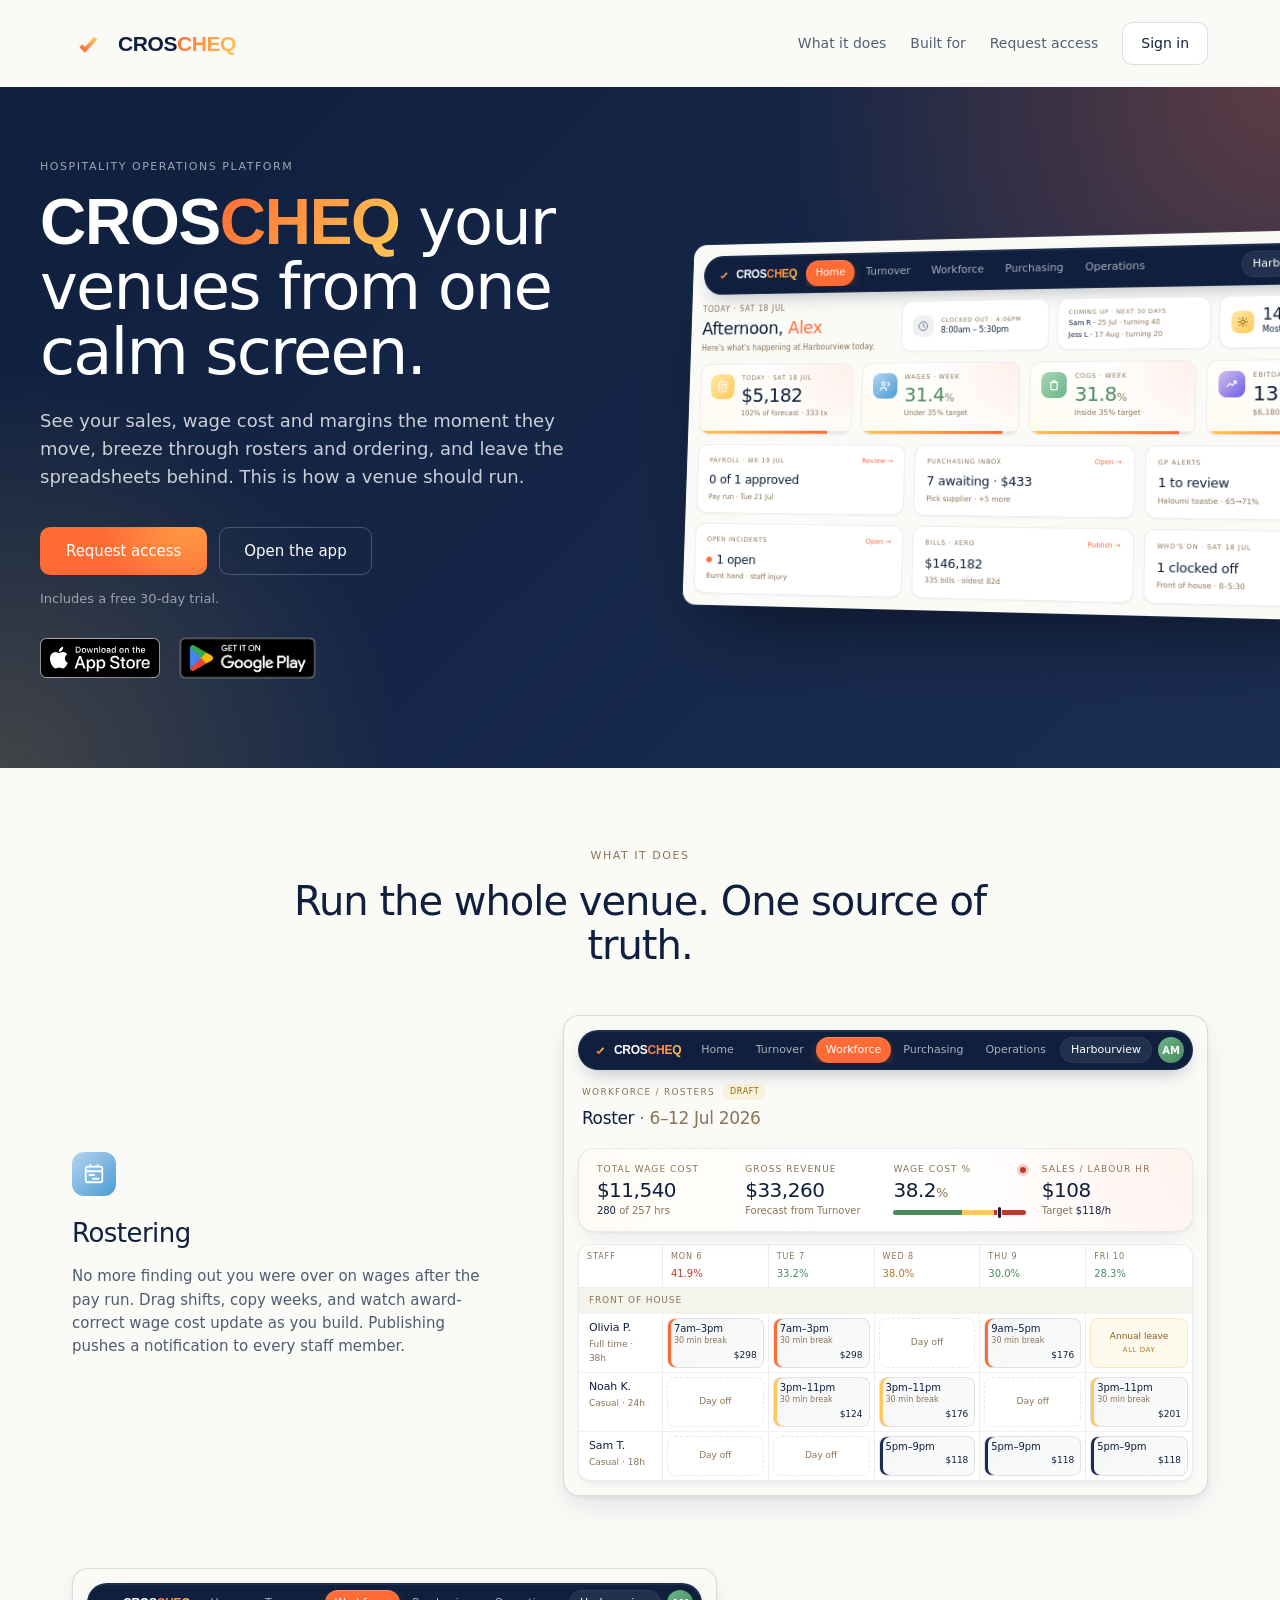
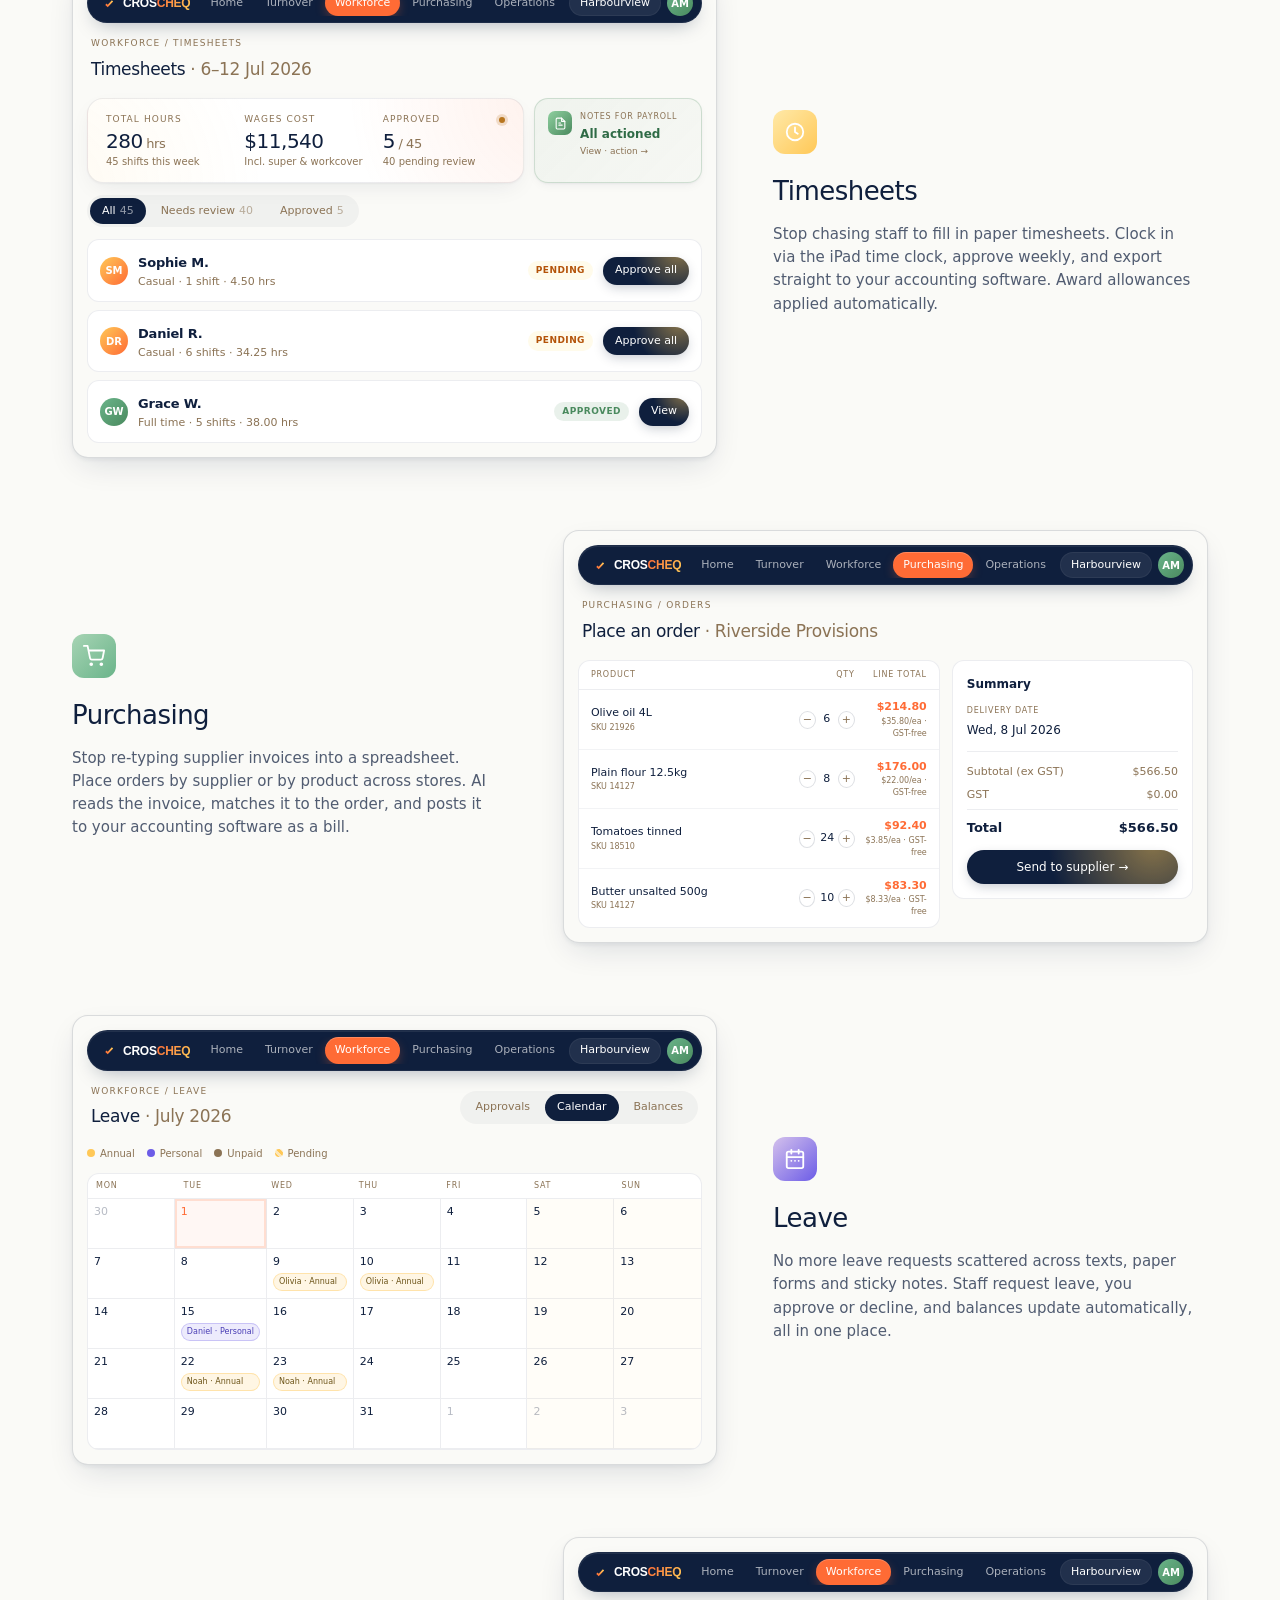
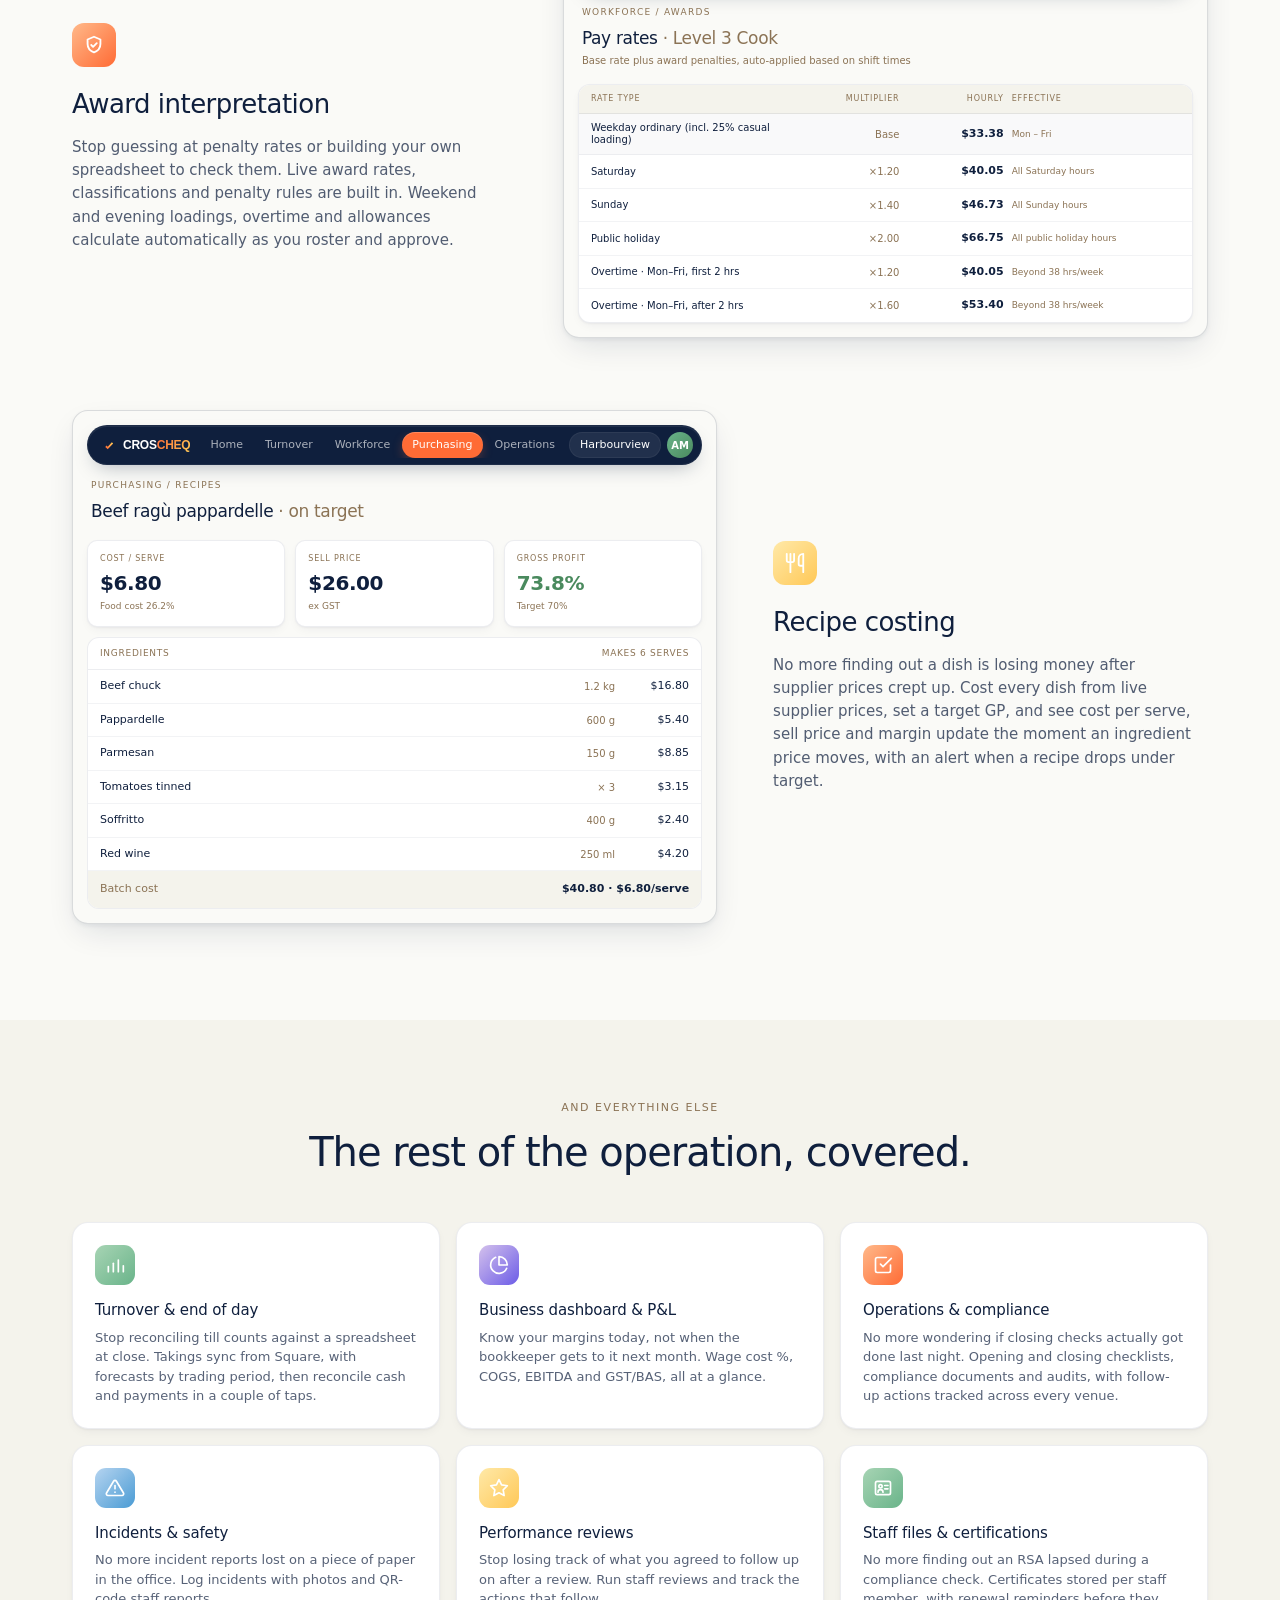
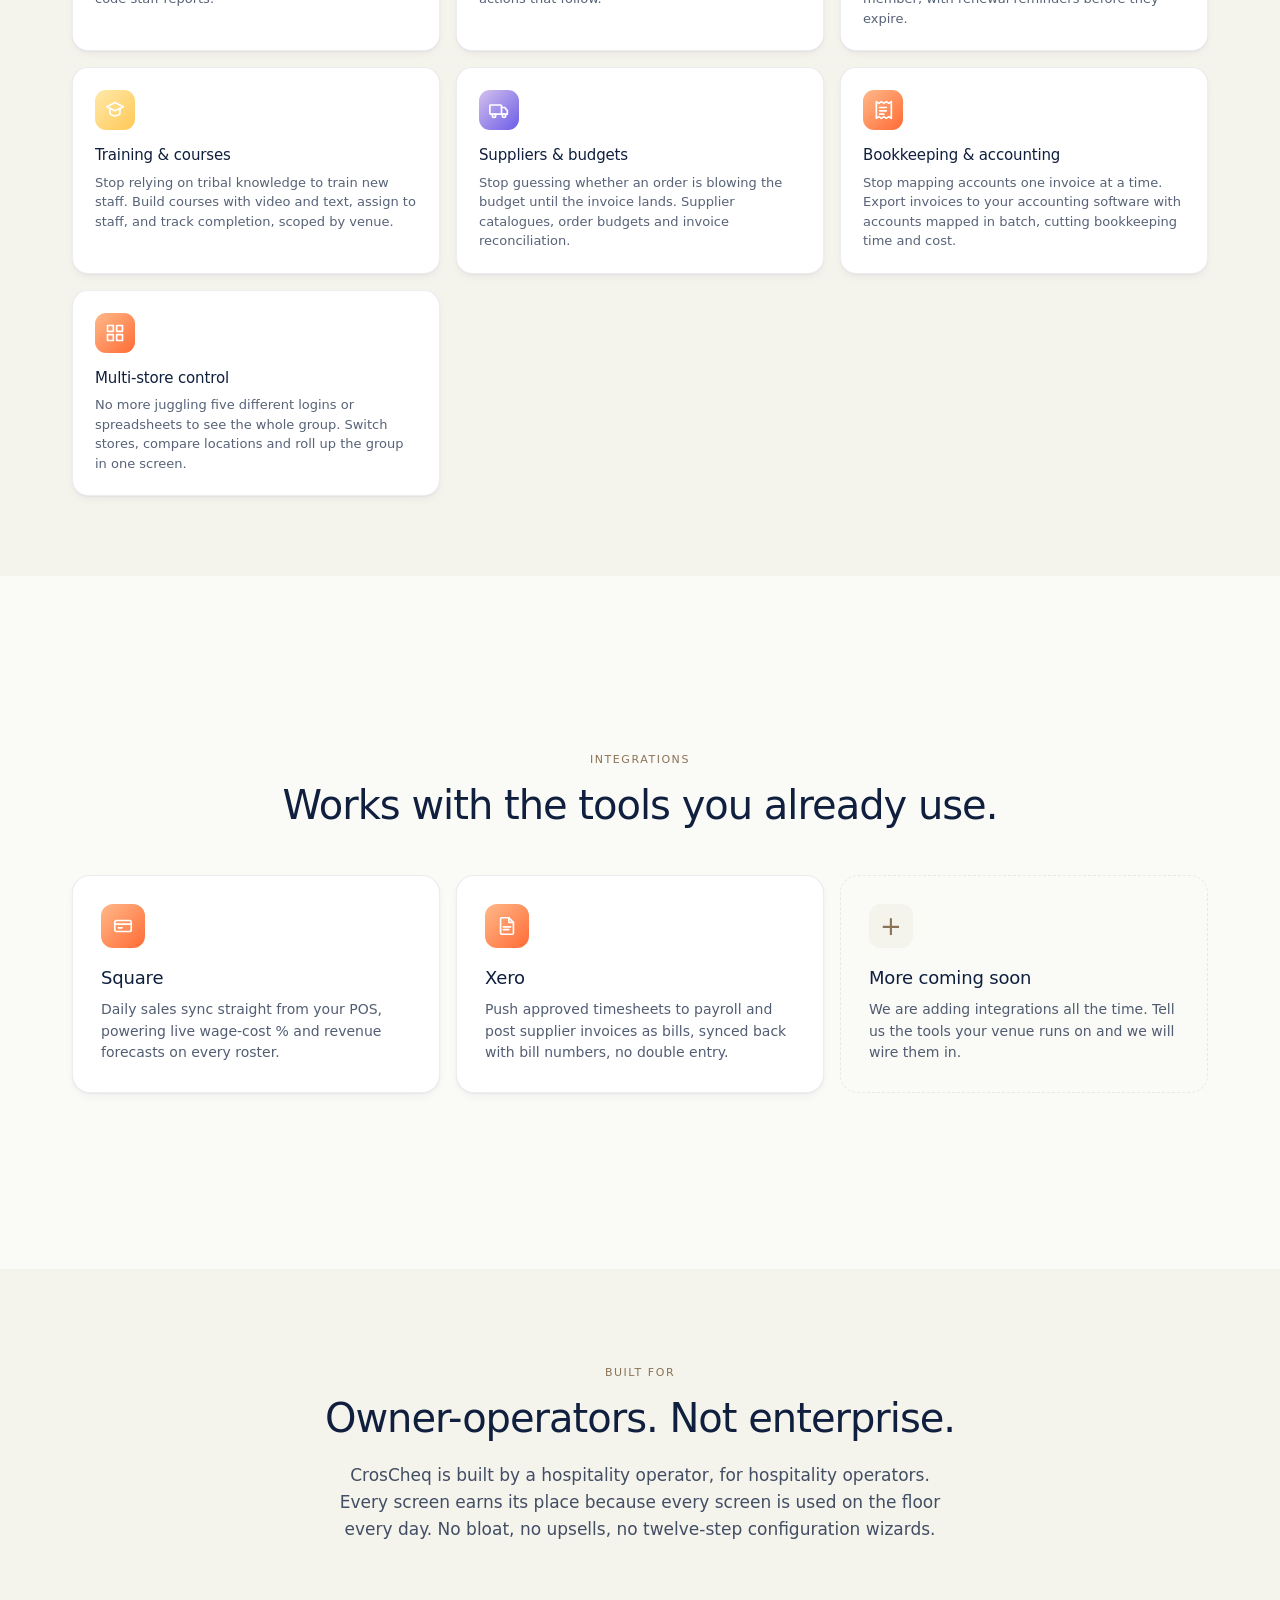
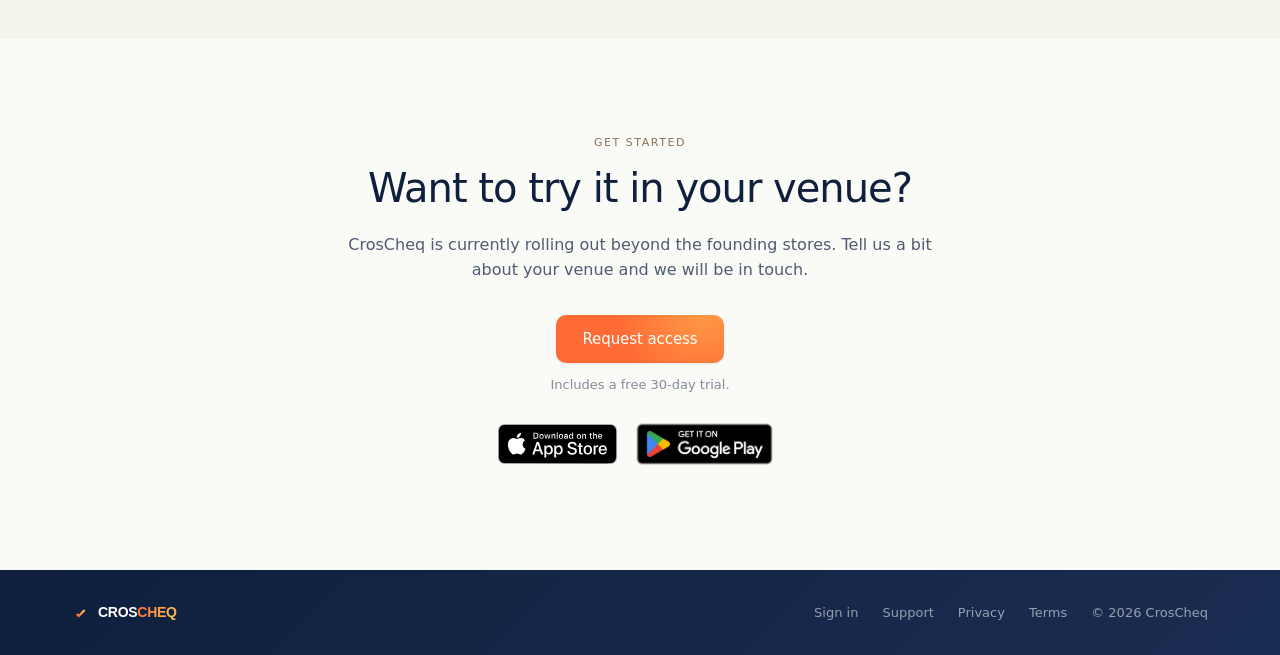
==== index.html @ 88c9d989 "De-round buttons/inputs site-wide, remove apply panel color blob Site-wide: .btn-primary/.btn-second" ====
<!doctype html>
<html lang="en-AU">
<head>
  <meta charset="utf-8" />
  <meta name="viewport" content="width=device-width, initial-scale=1" />
  <title>CrosCheq · Hospitality operations, run from one place</title>
  <meta name="description" content="See sales, wage cost and margins in real time, and run rosters, timesheets, ordering and more from one screen. CrosCheq runs the whole venue for busy hospitality operators." />
  <link rel="icon" href="favicon.svg" type="image/svg+xml" />
  <link rel="icon" href="favicon.ico" sizes="any" />
  <link rel="icon" type="image/png" sizes="32x32" href="favicon-32x32.png" />
  <link rel="apple-touch-icon" href="apple-touch-icon.png" />
  <link rel="preconnect" href="https://api.fontshare.com" crossorigin />
  <link href="https://api.fontshare.com/v2/css?f[]=general-sans@400,500,600&display=swap" rel="stylesheet" />
  <link href="https://api.fontshare.com/v2/css?f[]=space-grotesk@700&display=swap" rel="stylesheet" />
  <link rel="stylesheet" href="styles.css?v=16" />
</head>
<body>
  <header class="nav">
    <a class="brand" href="/">
      <span class="brand-mark" aria-hidden="true">
        <svg viewBox="0 0 100 100" width="34" height="34" fill="none">
          <defs><linearGradient id="tick-g1" x1="26" y1="67" x2="70" y2="33" gradientUnits="userSpaceOnUse"><stop offset="0" stop-color="#FF6B35"/><stop offset="1" stop-color="#FFC857"/></linearGradient></defs>
          <path d="M26 55 L38 67 L70 33" stroke="url(#tick-g1)" stroke-width="12" stroke-linecap="butt" stroke-linejoin="miter" stroke-miterlimit="12"/>
        </svg>
      </span>
      <span class="brand-text"><span class="wm">CROS<span class="cheq">CHEQ</span></span></span>
    </a>
    <nav class="nav-links">
      <a href="#what" class="nav-link">What it does</a>
      <a href="#built-for" class="nav-link">Built for</a>
      <a href="apply.html" class="nav-link">Request access</a>
      <a href="https://app.croscheq.com" class="nav-cta">Sign in</a>
    </nav>
  </header>

  <main>
    <section class="hero">
      <div class="hero-content">
      <div class="hero-inner">
        <div class="eyebrow">Hospitality operations platform</div>
        <h1 class="hero-title"><span class="wm">CROS<span class="cheq">CHEQ</span></span> your venues from one calm screen.</h1>
        <p class="hero-sub">
          See your sales, wage cost and margins the moment they move, breeze
          through rosters and ordering, and leave the spreadsheets behind.
          This is how a venue should run.
        </p>
        <div class="hero-actions">
          <a href="apply.html" class="btn-primary">Request access</a>
          <a href="https://app.croscheq.com" class="btn-secondary">Open the app</a>
        </div>
        <p class="hero-note">Includes a free 30-day trial.</p>
        <div class="store-badges">
          <a class="store-badge app-store" href="https://apps.apple.com/app/id6781569242" aria-label="Download on the App Store">
            <img src="assets/app-store-badge.svg" alt="Download on the App Store" width="138" height="46">
          </a>
          <a class="store-badge google-play" href="https://play.google.com/store/apps/details?id=com.crosbyops.app" aria-label="Get it on Google Play">
            <img src="assets/google-play-badge.png" alt="Get it on Google Play" width="155" height="60">
          </a>
        </div>
      </div>

      <div class="hero-visual" aria-hidden="true">
        <div class="dash-win">
          <div class="dash-body">
            <div class="mk-nav">
              <span class="mk-nav-brand">
                <svg viewBox="0 0 100 100" width="15" height="15" fill="none" aria-hidden="true">
                  <defs><linearGradient id="tick-g2" x1="26" y1="67" x2="70" y2="33" gradientUnits="userSpaceOnUse"><stop offset="0" stop-color="#FF6B35"/><stop offset="1" stop-color="#FFC857"/></linearGradient></defs>
                  <path d="M26 55 L38 67 L70 33" stroke="url(#tick-g2)" stroke-width="12" stroke-linecap="butt" stroke-linejoin="miter" stroke-miterlimit="12"/>
                </svg>
                <span class="wm">CROS<span class="cheq">CHEQ</span></span>
              </span>
              <span class="mk-nav-tabs">
                <span class="mk-nav-tab active">Home</span>
                <span class="mk-nav-tab">Turnover</span>
                <span class="mk-nav-tab">Workforce</span>
                <span class="mk-nav-tab">Purchasing</span>
                <span class="mk-nav-tab">Operations</span>
              </span>
              <span class="mk-nav-right">
                <span class="mk-nav-loc">Harbourview</span>
                <span class="mk-nav-ava green">AM</span>
              </span>
            </div>

            <div class="dash-greet">
              <div class="dash-greet-text">
                <div class="dash-greet-date">Today · Sat 18 Jul</div>
                <div class="dash-greet-hi">Afternoon, <span>Alex</span></div>
                <div class="dash-greet-sub">Here's what's happening at Harbourview today.</div>
              </div>
              <div class="dash-topcards">
                <div class="tc">
                  <span class="tc-ico grey"><svg viewBox="0 0 24 24" fill="none" stroke="currentColor" stroke-width="2" stroke-linecap="round"><circle cx="12" cy="12" r="9"/><path d="M12 7.5v5l3 2"/></svg></span>
                  <div><div class="tc-eyebrow">Clocked out · 4:06pm</div><div class="tc-line">8:00am – 5:30pm</div></div>
                </div>
                <div class="tc celeb">
                  <div class="tc-eyebrow">Coming up · Next 30 days</div>
                  <div class="tc-celeb-row">Sam R · <span>25 Jul · turning 40</span></div>
                  <div class="tc-celeb-row">Jess L · <span>17 Aug · turning 20</span></div>
                </div>
                <div class="tc">
                  <span class="tc-ico gold"><svg viewBox="0 0 24 24" fill="none" stroke="currentColor" stroke-width="2" stroke-linecap="round"><circle cx="12" cy="12" r="4"/><path d="M12 3v2M12 19v2M5 5l1.4 1.4M17.6 17.6 19 19M3 12h2M19 12h2M5 19l1.4-1.4M17.6 6.4 19 5"/></svg></span>
                  <div><div class="tc-temp">14°</div><div class="tc-line">Mostly sunny</div></div>
                </div>
              </div>
            </div>

            <div class="dash-kpis">
              <div class="kpi">
                <span class="kpi-ico gold"><svg viewBox="0 0 24 24" fill="none" stroke="currentColor" stroke-width="2" stroke-linecap="round"><rect x="5" y="3" width="14" height="18" rx="1.5"/><path d="M8.5 8h7M8.5 12h7M8.5 16h4"/></svg></span>
                <div class="kpi-body">
                  <div class="kpi-eyebrow">Today · Sat 18 Jul</div>
                  <div class="kpi-value">$5,182</div>
                  <div class="kpi-sub">102% of forecast · 333 tx</div>
                </div>
                <div class="kpi-prog"><span class="kpi-prog-fill good" style="width:85%"></span></div>
              </div>
              <div class="kpi">
                <span class="kpi-ico sky"><svg viewBox="0 0 24 24" fill="none" stroke="currentColor" stroke-width="2" stroke-linecap="round" stroke-linejoin="round"><circle cx="9" cy="8" r="3"/><path d="M3.5 19.5c0-3 2.7-4.8 5.5-4.8s5.5 1.8 5.5 4.8"/><path d="M16 6a3 3 0 010 6"/></svg></span>
                <div class="kpi-body">
                  <div class="kpi-eyebrow">Wages · Week</div>
                  <div class="kpi-value under">31.4<span>%</span></div>
                  <div class="kpi-sub">Under 35% target</div>
                </div>
                <div class="kpi-prog"><span class="kpi-prog-fill good" style="width:90%"></span></div>
              </div>
              <div class="kpi">
                <span class="kpi-ico mint"><svg viewBox="0 0 24 24" fill="none" stroke="currentColor" stroke-width="2" stroke-linecap="round" stroke-linejoin="round"><path d="M6 7.5h12l-1 12.5H7z"/><path d="M9 7.5a3 3 0 016 0"/></svg></span>
                <div class="kpi-body">
                  <div class="kpi-eyebrow">COGS · Week</div>
                  <div class="kpi-value under">31.8<span>%</span></div>
                  <div class="kpi-sub">Inside 35% target</div>
                </div>
                <div class="kpi-prog"><span class="kpi-prog-fill good" style="width:91%"></span></div>
              </div>
              <div class="kpi">
                <span class="kpi-ico violet"><svg viewBox="0 0 24 24" fill="none" stroke="currentColor" stroke-width="2" stroke-linecap="round" stroke-linejoin="round"><path d="M4 16l5-5 4 3 6-7"/><path d="M15 7h4v4"/></svg></span>
                <div class="kpi-body">
                  <div class="kpi-eyebrow">EBITDA · Week</div>
                  <div class="kpi-value">13.1<span>%</span></div>
                  <div class="kpi-sub">$6,180 margin</div>
                </div>
                <div class="kpi-prog"><span class="kpi-prog-fill good" style="width:70%"></span></div>
              </div>
            </div>

            <div class="dash-ops">
              <div class="opc">
                <div class="opc-head"><span class="opc-eyebrow">Payroll · Wk 19 Jul</span><span class="opc-link">Review →</span></div>
                <div class="opc-title">0 of 1 approved</div>
                <div class="opc-sub">Pay run · Tue 21 Jul</div>
              </div>
              <div class="opc">
                <div class="opc-head"><span class="opc-eyebrow">Purchasing inbox</span><span class="opc-link">Open →</span></div>
                <div class="opc-title">7 awaiting · $433</div>
                <div class="opc-sub">Pick supplier · +5 more</div>
              </div>
              <div class="opc">
                <div class="opc-head"><span class="opc-eyebrow">GP alerts</span><span class="opc-link">Recipes →</span></div>
                <div class="opc-title">1 to review</div>
                <div class="opc-sub">Haloumi toastie · 65→71%</div>
              </div>
              <div class="opc">
                <div class="opc-head"><span class="opc-eyebrow">Open incidents</span><span class="opc-link">Open →</span></div>
                <div class="opc-title"><span class="dot"></span>1 open</div>
                <div class="opc-sub">Burnt hand · staff injury</div>
              </div>
              <div class="opc">
                <div class="opc-head"><span class="opc-eyebrow">Bills · Xero</span><span class="opc-link">Publish →</span></div>
                <div class="opc-title">$146,182</div>
                <div class="opc-sub">335 bills · oldest 82d</div>
              </div>
              <div class="opc">
                <div class="opc-head"><span class="opc-eyebrow">Who's on · Sat 18 Jul</span><span class="opc-link">Roster →</span></div>
                <div class="opc-title">1 clocked off</div>
                <div class="opc-sub">Front of house · 8–5:30</div>
              </div>
            </div>
          </div>
        </div>
      </div>
      </div>
    </section>

    <section id="what" class="features-section">
      <div class="section-head">
        <div class="eyebrow">What it does</div>
        <h2 class="section-title">Run the whole venue. One source of truth.</h2>
      </div>

      <div class="features">

        <!-- Rostering -->
        <article class="feature-row">
          <div class="feature-copy">
            <div class="module-icon sky" aria-hidden="true">
              <svg viewBox="0 0 24 24" width="22" height="22" fill="none" stroke="currentColor" stroke-width="2" stroke-linecap="round" stroke-linejoin="round">
                <rect x="3" y="4" width="18" height="17" rx="2" />
                <path d="M8 2v2M16 2v2M5 9h14" />
                <rect x="6" y="12" width="7" height="2.2" rx="1" fill="currentColor" stroke="none" />
                <rect x="10" y="16" width="8" height="2.2" rx="1" fill="currentColor" stroke="none" />
              </svg>
            </div>
            <h3 class="module-title">Rostering</h3>
            <p class="module-body">
              No more finding out you were over on wages after the pay run.
              Drag shifts, copy weeks, and watch award-correct wage cost update
              as you build. Publishing pushes a notification to every staff member.
            </p>
          </div>
          <div class="feature-mock">
            <div class="app-window">
              <div class="app-window-body" data-mock="rostering">
                <div class="mk-nav">
                  <span class="mk-nav-brand">
                    <svg viewBox="0 0 100 100" width="15" height="15" fill="none" aria-hidden="true">
                      <defs><linearGradient id="tick-g3" x1="26" y1="67" x2="70" y2="33" gradientUnits="userSpaceOnUse"><stop offset="0" stop-color="#FF6B35"/><stop offset="1" stop-color="#FFC857"/></linearGradient></defs>
                      <path d="M26 55 L38 67 L70 33" stroke="url(#tick-g3)" stroke-width="12" stroke-linecap="butt" stroke-linejoin="miter" stroke-miterlimit="12"/>
                    </svg>
                    <span class="wm">CROS<span class="cheq">CHEQ</span></span>
                  </span>
                  <span class="mk-nav-tabs">
                    <span class="mk-nav-tab">Home</span>
                    <span class="mk-nav-tab">Turnover</span>
                    <span class="mk-nav-tab active">Workforce</span>
                    <span class="mk-nav-tab">Purchasing</span>
                    <span class="mk-nav-tab">Operations</span>
                  </span>
                  <span class="mk-nav-right">
                    <span class="mk-nav-loc">Harbourview</span>
                    <span class="mk-nav-ava green">AM</span>
                  </span>
                </div>

                <div class="mk-head">
                  <div class="mk-crumb">Workforce / Rosters <span class="mk-tag">DRAFT</span></div>
                  <h4 class="mk-title">Roster <span class="muted">· 6–12 Jul 2026</span></h4>
                </div>

                <div class="mk-banner">
                  <div class="mk-banner-grid">
                    <div class="mk-metric">
                      <div class="mk-metric-label">Total wage cost</div>
                      <div class="mk-metric-value">$11,540</div>
                      <div class="mk-metric-sub"><strong>280</strong> of 257 hrs</div>
                    </div>
                    <div class="mk-metric">
                      <div class="mk-metric-label">Gross revenue</div>
                      <div class="mk-metric-value">$33,260</div>
                      <div class="mk-metric-sub">Forecast from Turnover</div>
                    </div>
                    <div class="mk-metric">
                      <div class="mk-metric-label">Wage cost % <span class="mk-metric-dot bad"></span></div>
                      <div class="mk-metric-value">38.2<span class="pct">%</span></div>
                      <div class="mk-bar-wrap">
                        <div class="mk-bar">
                          <span class="mk-bar-zone green" style="width:52%"></span>
                          <span class="mk-bar-zone amber" style="width:24%"></span>
                          <span class="mk-bar-zone red" style="width:24%"></span>
                        </div>
                        <span class="mk-bar-marker" style="left:79%"></span>
                      </div>
                    </div>
                    <div class="mk-metric">
                      <div class="mk-metric-label">Sales / labour hr</div>
                      <div class="mk-metric-value">$108</div>
                      <div class="mk-metric-sub">Target <strong>$118/h</strong></div>
                    </div>
                  </div>
                </div>

                <div class="mk-card">
                  <div class="mk-rg-head">
                    <div class="mk-rg-hcell"><span class="mk-rg-dayname">Staff</span></div>
                    <div class="mk-rg-hcell"><span class="mk-rg-dayname">Mon 6</span><span class="mk-rg-daycost over">41.9%</span></div>
                    <div class="mk-rg-hcell"><span class="mk-rg-dayname">Tue 7</span><span class="mk-rg-daycost safe">33.2%</span></div>
                    <div class="mk-rg-hcell"><span class="mk-rg-dayname">Wed 8</span><span class="mk-rg-daycost warn">38.0%</span></div>
                    <div class="mk-rg-hcell"><span class="mk-rg-dayname">Thu 9</span><span class="mk-rg-daycost safe">30.0%</span></div>
                    <div class="mk-rg-hcell"><span class="mk-rg-dayname">Fri 10</span><span class="mk-rg-daycost safe">28.3%</span></div>
                  </div>

                  <div class="mk-rg-section">Front of House</div>

                  <div class="mk-rg-row">
                    <div class="mk-rg-staff"><span class="mk-rg-staff-name">Olivia P.</span><span class="mk-rg-staff-sub">Full time · 38h</span></div>
                    <div class="mk-rg-cell"><div class="mk-rg-shift" style="--sh:#FF6B35"><span class="t">7am–3pm</span><span class="b">30 min break</span><span class="c">$298</span></div></div>
                    <div class="mk-rg-cell"><div class="mk-rg-shift" style="--sh:#FF6B35"><span class="t">7am–3pm</span><span class="b">30 min break</span><span class="c">$298</span></div></div>
                    <div class="mk-rg-cell"><div class="mk-rg-off">Day off</div></div>
                    <div class="mk-rg-cell"><div class="mk-rg-shift" style="--sh:#FF6B35"><span class="t">9am–5pm</span><span class="b">30 min break</span><span class="c">$176</span></div></div>
                    <div class="mk-rg-cell"><div class="mk-rg-leave"><span class="lt">Annual leave</span><span class="lm">All day</span></div></div>
                  </div>

                  <div class="mk-rg-row">
                    <div class="mk-rg-staff"><span class="mk-rg-staff-name">Noah K.</span><span class="mk-rg-staff-sub">Casual · 24h</span></div>
                    <div class="mk-rg-cell"><div class="mk-rg-off">Day off</div></div>
                    <div class="mk-rg-cell"><div class="mk-rg-shift" style="--sh:#FFC857"><span class="t">3pm–11pm</span><span class="b">30 min break</span><span class="c">$124</span></div></div>
                    <div class="mk-rg-cell"><div class="mk-rg-shift" style="--sh:#FFC857"><span class="t">3pm–11pm</span><span class="b">30 min break</span><span class="c">$176</span></div></div>
                    <div class="mk-rg-cell"><div class="mk-rg-off">Day off</div></div>
                    <div class="mk-rg-cell"><div class="mk-rg-shift" style="--sh:#FFC857"><span class="t">3pm–11pm</span><span class="b">30 min break</span><span class="c">$201</span></div></div>
                  </div>

                  <div class="mk-rg-row">
                    <div class="mk-rg-staff"><span class="mk-rg-staff-name">Sam T.</span><span class="mk-rg-staff-sub">Casual · 18h</span></div>
                    <div class="mk-rg-cell"><div class="mk-rg-off">Day off</div></div>
                    <div class="mk-rg-cell"><div class="mk-rg-off">Day off</div></div>
                    <div class="mk-rg-cell"><div class="mk-rg-shift" style="--sh:#1A2D52"><span class="t">5pm–9pm</span><span class="c">$118</span></div></div>
                    <div class="mk-rg-cell"><div class="mk-rg-shift" style="--sh:#1A2D52"><span class="t">5pm–9pm</span><span class="c">$118</span></div></div>
                    <div class="mk-rg-cell"><div class="mk-rg-shift" style="--sh:#1A2D52"><span class="t">5pm–9pm</span><span class="c">$118</span></div></div>
                  </div>
                </div>
              </div>
            </div>
          </div>
        </article>

        <!-- Timesheets -->
        <article class="feature-row reverse">
          <div class="feature-copy">
            <div class="module-icon gold" aria-hidden="true">
              <svg viewBox="0 0 24 24" width="22" height="22" fill="none" stroke="currentColor" stroke-width="2" stroke-linecap="round" stroke-linejoin="round">
                <circle cx="12" cy="12" r="9" />
                <path d="M12 7v5l3 2" />
              </svg>
            </div>
            <h3 class="module-title">Timesheets</h3>
            <p class="module-body">
              Stop chasing staff to fill in paper timesheets. Clock in via the
              iPad time clock, approve weekly, and export straight to your
              accounting software. Award allowances applied automatically.
            </p>
          </div>
          <div class="feature-mock">
            <div class="app-window">
              <div class="app-window-body" data-mock="timesheets">
                <div class="mk-nav">
                  <span class="mk-nav-brand">
                    <svg viewBox="0 0 100 100" width="15" height="15" fill="none" aria-hidden="true">
                      <defs><linearGradient id="tick-g4" x1="26" y1="67" x2="70" y2="33" gradientUnits="userSpaceOnUse"><stop offset="0" stop-color="#FF6B35"/><stop offset="1" stop-color="#FFC857"/></linearGradient></defs>
                      <path d="M26 55 L38 67 L70 33" stroke="url(#tick-g4)" stroke-width="12" stroke-linecap="butt" stroke-linejoin="miter" stroke-miterlimit="12"/>
                    </svg>
                    <span class="wm">CROS<span class="cheq">CHEQ</span></span>
                  </span>
                  <span class="mk-nav-tabs">
                    <span class="mk-nav-tab">Home</span>
                    <span class="mk-nav-tab">Turnover</span>
                    <span class="mk-nav-tab active">Workforce</span>
                    <span class="mk-nav-tab">Purchasing</span>
                    <span class="mk-nav-tab">Operations</span>
                  </span>
                  <span class="mk-nav-right">
                    <span class="mk-nav-loc">Harbourview</span>
                    <span class="mk-nav-ava green">AM</span>
                  </span>
                </div>

                <div class="mk-head">
                  <div class="mk-crumb">Workforce / Timesheets</div>
                  <h4 class="mk-title">Timesheets <span class="muted">· 6–12 Jul 2026</span></h4>
                </div>

                <div class="mk-ts-top">
                  <div class="mk-banner">
                    <div class="mk-banner-grid">
                      <div class="mk-metric">
                        <div class="mk-metric-label">Total hours</div>
                        <div class="mk-metric-value">280<span class="pct"> hrs</span></div>
                        <div class="mk-metric-sub">45 shifts this week</div>
                      </div>
                      <div class="mk-metric">
                        <div class="mk-metric-label">Wages cost</div>
                        <div class="mk-metric-value">$11,540</div>
                        <div class="mk-metric-sub">Incl. super &amp; workcover</div>
                      </div>
                      <div class="mk-metric">
                        <div class="mk-metric-label">Approved <span class="mk-metric-dot warn"></span></div>
                        <div class="mk-metric-value">5<span class="pct"> / 45</span></div>
                        <div class="mk-metric-sub">40 pending review</div>
                      </div>
                    </div>
                  </div>
                  <div class="mk-notes-card">
                    <span class="mk-notes-icon" aria-hidden="true">
                      <svg viewBox="0 0 24 24" width="13" height="13" fill="none" stroke="currentColor" stroke-width="2" stroke-linecap="round" stroke-linejoin="round">
                        <path d="M14 2H6a2 2 0 0 0-2 2v16a2 2 0 0 0 2 2h12a2 2 0 0 0 2-2V8z" /><path d="M14 2v6h6" /><path d="M9 15h6M9 11h3" />
                      </svg>
                    </span>
                    <span class="mk-notes-body">
                      <span class="mk-notes-label">Notes for payroll</span>
                      <span class="mk-notes-title">All actioned</span>
                      <span class="mk-notes-link">View · action →</span>
                    </span>
                  </div>
                </div>

                <div class="mk-tabs">
                  <span class="mk-tab active">All<span class="n">45</span></span>
                  <span class="mk-tab">Needs review<span class="n">40</span></span>
                  <span class="mk-tab">Approved<span class="n">5</span></span>
                </div>

                <div class="mk-ts">
                  <div class="mk-ts-row">
                    <span class="mk-ava">SM</span>
                    <span class="mk-ts-info"><span class="mk-ts-name">Sophie M.</span><div class="mk-ts-meta">Casual · 1 shift · 4.50 hrs</div></span>
                    <span class="mk-pill-pending">Pending</span>
                    <span class="mk-btn-navy">Approve all</span>
                  </div>
                  <div class="mk-ts-row">
                    <span class="mk-ava">DR</span>
                    <span class="mk-ts-info"><span class="mk-ts-name">Daniel R.</span><div class="mk-ts-meta">Casual · 6 shifts · 34.25 hrs</div></span>
                    <span class="mk-pill-pending">Pending</span>
                    <span class="mk-btn-navy">Approve all</span>
                  </div>
                  <div class="mk-ts-row">
                    <span class="mk-ava green">GW</span>
                    <span class="mk-ts-info"><span class="mk-ts-name">Grace W.</span><div class="mk-ts-meta">Full time · 5 shifts · 38.00 hrs</div></span>
                    <span class="mk-pill-approved">Approved</span>
                    <span class="mk-btn-navy">View</span>
                  </div>
                </div>
              </div>
            </div>
          </div>
        </article>

        <!-- Purchasing -->
        <article class="feature-row">
          <div class="feature-copy">
            <div class="module-icon mint" aria-hidden="true">
              <svg viewBox="0 0 24 24" width="22" height="22" fill="none" stroke="currentColor" stroke-width="2" stroke-linecap="round" stroke-linejoin="round">
                <circle cx="9" cy="21" r="1" />
                <circle cx="20" cy="21" r="1" />
                <path d="M1 1h4l2.68 13.39a2 2 0 0 0 2 1.61h9.72a2 2 0 0 0 2-1.61L23 6H6" />
              </svg>
            </div>
            <h3 class="module-title">Purchasing</h3>
            <p class="module-body">
              Stop re-typing supplier invoices into a spreadsheet. Place orders
              by supplier or by product across stores. AI reads the invoice,
              matches it to the order, and posts it to your accounting software
              as a bill.
            </p>
          </div>
          <div class="feature-mock">
            <div class="app-window">
              <div class="app-window-body" data-mock="purchasing">
                <div class="mk-nav">
                  <span class="mk-nav-brand">
                    <svg viewBox="0 0 100 100" width="15" height="15" fill="none" aria-hidden="true">
                      <defs><linearGradient id="tick-g5" x1="26" y1="67" x2="70" y2="33" gradientUnits="userSpaceOnUse"><stop offset="0" stop-color="#FF6B35"/><stop offset="1" stop-color="#FFC857"/></linearGradient></defs>
                      <path d="M26 55 L38 67 L70 33" stroke="url(#tick-g5)" stroke-width="12" stroke-linecap="butt" stroke-linejoin="miter" stroke-miterlimit="12"/>
                    </svg>
                    <span class="wm">CROS<span class="cheq">CHEQ</span></span>
                  </span>
                  <span class="mk-nav-tabs">
                    <span class="mk-nav-tab">Home</span>
                    <span class="mk-nav-tab">Turnover</span>
                    <span class="mk-nav-tab">Workforce</span>
                    <span class="mk-nav-tab active">Purchasing</span>
                    <span class="mk-nav-tab">Operations</span>
                  </span>
                  <span class="mk-nav-right">
                    <span class="mk-nav-loc">Harbourview</span>
                    <span class="mk-nav-ava green">AM</span>
                  </span>
                </div>

                <div class="mk-head">
                  <div class="mk-crumb">Purchasing / Orders</div>
                  <h4 class="mk-title">Place an order <span class="muted">· Riverside Provisions</span></h4>
                </div>

                <div class="mk-order">
                  <div class="mk-order-items">
                    <div class="mk-oi-head"><span>Product</span><span>Qty</span><span>Line total</span></div>
                    <div class="mk-oi-row">
                      <span><div class="mk-oi-prod">Olive oil 4L</div><div class="mk-oi-sku">SKU 21926</div></span>
                      <span class="mk-oi-stepper"><span class="mk-oi-step">−</span><span class="mk-oi-qty">6</span><span class="mk-oi-step">+</span></span>
                      <span class="mk-oi-total"><div class="lt">$214.80</div><div class="up">$35.80/ea · GST-free</div></span>
                    </div>
                    <div class="mk-oi-row">
                      <span><div class="mk-oi-prod">Plain flour 12.5kg</div><div class="mk-oi-sku">SKU 14127</div></span>
                      <span class="mk-oi-stepper"><span class="mk-oi-step">−</span><span class="mk-oi-qty">8</span><span class="mk-oi-step">+</span></span>
                      <span class="mk-oi-total"><div class="lt">$176.00</div><div class="up">$22.00/ea · GST-free</div></span>
                    </div>
                    <div class="mk-oi-row">
                      <span><div class="mk-oi-prod">Tomatoes tinned</div><div class="mk-oi-sku">SKU 18510</div></span>
                      <span class="mk-oi-stepper"><span class="mk-oi-step">−</span><span class="mk-oi-qty">24</span><span class="mk-oi-step">+</span></span>
                      <span class="mk-oi-total"><div class="lt">$92.40</div><div class="up">$3.85/ea · GST-free</div></span>
                    </div>
                    <div class="mk-oi-row">
                      <span><div class="mk-oi-prod">Butter unsalted 500g</div><div class="mk-oi-sku">SKU 14127</div></span>
                      <span class="mk-oi-stepper"><span class="mk-oi-step">−</span><span class="mk-oi-qty">10</span><span class="mk-oi-step">+</span></span>
                      <span class="mk-oi-total"><div class="lt">$83.30</div><div class="up">$8.33/ea · GST-free</div></span>
                    </div>
                  </div>

                  <div class="mk-summary">
                    <div class="mk-summary-title">Summary</div>
                    <div class="mk-sum-label">Delivery date</div>
                    <div class="mk-sum-date">Wed, 8 Jul 2026</div>
                    <div class="mk-sum-row"><span>Subtotal (ex GST)</span><span>$566.50</span></div>
                    <div class="mk-sum-row"><span>GST</span><span>$0.00</span></div>
                    <div class="mk-sum-row total"><span>Total</span><span>$566.50</span></div>
                    <div class="mk-sum-btn">Send to supplier →</div>
                  </div>
                </div>
              </div>
            </div>
          </div>
        </article>

        <!-- Leave -->
        <article class="feature-row reverse">
          <div class="feature-copy">
            <div class="module-icon violet" aria-hidden="true">
              <svg viewBox="0 0 24 24" width="22" height="22" fill="none" stroke="currentColor" stroke-width="2" stroke-linecap="round" stroke-linejoin="round">
                <rect x="3" y="4" width="18" height="18" rx="2" />
                <path d="M16 2v4M8 2v4M3 10h18" />
                <path d="M8 14h.01M12 14h.01M16 14h.01" />
              </svg>
            </div>
            <h3 class="module-title">Leave</h3>
            <p class="module-body">
              No more leave requests scattered across texts, paper forms and
              sticky notes. Staff request leave, you approve or decline, and
              balances update automatically, all in one place.
            </p>
          </div>
          <div class="feature-mock">
            <div class="app-window">
              <div class="app-window-body" data-mock="leave">
                <div class="mk-nav">
                  <span class="mk-nav-brand">
                    <svg viewBox="0 0 100 100" width="15" height="15" fill="none" aria-hidden="true">
                      <defs><linearGradient id="tick-g6" x1="26" y1="67" x2="70" y2="33" gradientUnits="userSpaceOnUse"><stop offset="0" stop-color="#FF6B35"/><stop offset="1" stop-color="#FFC857"/></linearGradient></defs>
                      <path d="M26 55 L38 67 L70 33" stroke="url(#tick-g6)" stroke-width="12" stroke-linecap="butt" stroke-linejoin="miter" stroke-miterlimit="12"/>
                    </svg>
                    <span class="wm">CROS<span class="cheq">CHEQ</span></span>
                  </span>
                  <span class="mk-nav-tabs">
                    <span class="mk-nav-tab">Home</span>
                    <span class="mk-nav-tab">Turnover</span>
                    <span class="mk-nav-tab active">Workforce</span>
                    <span class="mk-nav-tab">Purchasing</span>
                    <span class="mk-nav-tab">Operations</span>
                  </span>
                  <span class="mk-nav-right">
                    <span class="mk-nav-loc">Harbourview</span>
                    <span class="mk-nav-ava green">AM</span>
                  </span>
                </div>

                <div class="mk-head mk-head-row">
                  <div>
                    <div class="mk-crumb">Workforce / Leave</div>
                    <h4 class="mk-title">Leave <span class="muted">· July 2026</span></h4>
                  </div>
                  <div class="mk-tabs">
                    <span class="mk-tab">Approvals</span>
                    <span class="mk-tab active">Calendar</span>
                    <span class="mk-tab">Balances</span>
                  </div>
                </div>

                <div class="mk-legend">
                  <span class="mk-leg"><span class="mk-leg-dot annual"></span>Annual</span>
                  <span class="mk-leg"><span class="mk-leg-dot personal"></span>Personal</span>
                  <span class="mk-leg"><span class="mk-leg-dot unpaid"></span>Unpaid</span>
                  <span class="mk-leg"><span class="mk-leg-dot pending"></span>Pending</span>
                </div>

                <div class="mk-cal">
                  <div class="mk-cal-dow"><span>Mon</span><span>Tue</span><span>Wed</span><span>Thu</span><span>Fri</span><span>Sat</span><span>Sun</span></div>
                  <div class="mk-cal-grid">
                    <div class="mk-cal-cell muted"><span class="mk-cal-day">30</span></div>
                    <div class="mk-cal-cell today"><span class="mk-cal-day">1</span></div>
                    <div class="mk-cal-cell"><span class="mk-cal-day">2</span></div>
                    <div class="mk-cal-cell"><span class="mk-cal-day">3</span></div>
                    <div class="mk-cal-cell"><span class="mk-cal-day">4</span></div>
                    <div class="mk-cal-cell weekend"><span class="mk-cal-day">5</span></div>
                    <div class="mk-cal-cell weekend"><span class="mk-cal-day">6</span></div>

                    <div class="mk-cal-cell"><span class="mk-cal-day">7</span></div>
                    <div class="mk-cal-cell"><span class="mk-cal-day">8</span></div>
                    <div class="mk-cal-cell"><span class="mk-cal-day">9</span><span class="mk-cal-pill annual">Olivia · Annual</span></div>
                    <div class="mk-cal-cell"><span class="mk-cal-day">10</span><span class="mk-cal-pill annual">Olivia · Annual</span></div>
                    <div class="mk-cal-cell"><span class="mk-cal-day">11</span></div>
                    <div class="mk-cal-cell weekend"><span class="mk-cal-day">12</span></div>
                    <div class="mk-cal-cell weekend"><span class="mk-cal-day">13</span></div>

                    <div class="mk-cal-cell"><span class="mk-cal-day">14</span></div>
                    <div class="mk-cal-cell"><span class="mk-cal-day">15</span><span class="mk-cal-pill personal">Daniel · Personal</span></div>
                    <div class="mk-cal-cell"><span class="mk-cal-day">16</span></div>
                    <div class="mk-cal-cell"><span class="mk-cal-day">17</span></div>
                    <div class="mk-cal-cell"><span class="mk-cal-day">18</span></div>
                    <div class="mk-cal-cell weekend"><span class="mk-cal-day">19</span></div>
                    <div class="mk-cal-cell weekend"><span class="mk-cal-day">20</span></div>

                    <div class="mk-cal-cell"><span class="mk-cal-day">21</span></div>
                    <div class="mk-cal-cell"><span class="mk-cal-day">22</span><span class="mk-cal-pill annual">Noah · Annual</span></div>
                    <div class="mk-cal-cell"><span class="mk-cal-day">23</span><span class="mk-cal-pill annual">Noah · Annual</span></div>
                    <div class="mk-cal-cell"><span class="mk-cal-day">24</span></div>
                    <div class="mk-cal-cell"><span class="mk-cal-day">25</span></div>
                    <div class="mk-cal-cell weekend"><span class="mk-cal-day">26</span></div>
                    <div class="mk-cal-cell weekend"><span class="mk-cal-day">27</span></div>

                    <div class="mk-cal-cell"><span class="mk-cal-day">28</span></div>
                    <div class="mk-cal-cell"><span class="mk-cal-day">29</span></div>
                    <div class="mk-cal-cell"><span class="mk-cal-day">30</span></div>
                    <div class="mk-cal-cell"><span class="mk-cal-day">31</span></div>
                    <div class="mk-cal-cell muted"><span class="mk-cal-day">1</span></div>
                    <div class="mk-cal-cell muted weekend"><span class="mk-cal-day">2</span></div>
                    <div class="mk-cal-cell muted weekend"><span class="mk-cal-day">3</span></div>
                  </div>
                </div>
              </div>
            </div>
          </div>
        </article>

        <!-- Award interpretation -->
        <article class="feature-row">
          <div class="feature-copy">
            <div class="module-icon orange" aria-hidden="true">
              <svg viewBox="0 0 24 24" width="22" height="22" fill="none" stroke="currentColor" stroke-width="2" stroke-linecap="round" stroke-linejoin="round">
                <path d="M12 3l7 3v5c0 4.5-3 7.6-7 9-4-1.4-7-4.5-7-9V6z" />
                <path d="M9 12l2 2 4-4" />
              </svg>
            </div>
            <h3 class="module-title">Award interpretation</h3>
            <p class="module-body">
              Stop guessing at penalty rates or building your own spreadsheet
              to check them. Live award rates, classifications and penalty
              rules are built in. Weekend and evening loadings, overtime and
              allowances calculate automatically as you roster and approve.
            </p>
          </div>
          <div class="feature-mock">
            <div class="app-window">
              <div class="app-window-body" data-mock="award">
                <div class="mk-nav">
                  <span class="mk-nav-brand">
                    <svg viewBox="0 0 100 100" width="15" height="15" fill="none" aria-hidden="true">
                      <defs><linearGradient id="tick-g7" x1="26" y1="67" x2="70" y2="33" gradientUnits="userSpaceOnUse"><stop offset="0" stop-color="#FF6B35"/><stop offset="1" stop-color="#FFC857"/></linearGradient></defs>
                      <path d="M26 55 L38 67 L70 33" stroke="url(#tick-g7)" stroke-width="12" stroke-linecap="butt" stroke-linejoin="miter" stroke-miterlimit="12"/>
                    </svg>
                    <span class="wm">CROS<span class="cheq">CHEQ</span></span>
                  </span>
                  <span class="mk-nav-tabs">
                    <span class="mk-nav-tab">Home</span>
                    <span class="mk-nav-tab">Turnover</span>
                    <span class="mk-nav-tab active">Workforce</span>
                    <span class="mk-nav-tab">Purchasing</span>
                    <span class="mk-nav-tab">Operations</span>
                  </span>
                  <span class="mk-nav-right">
                    <span class="mk-nav-loc">Harbourview</span>
                    <span class="mk-nav-ava green">AM</span>
                  </span>
                </div>

                <div class="mk-head">
                  <div class="mk-crumb">Workforce / Awards</div>
                  <h4 class="mk-title">Pay rates <span class="muted">· Level 3 Cook</span></h4>
                  <p class="mk-pr-sub">Base rate plus award penalties, auto-applied based on shift times</p>
                </div>

                <div class="mk-pr">
                  <div class="mk-pr-head"><span>Rate type</span><span>Multiplier</span><span>Hourly</span><span>Effective</span></div>
                  <div class="mk-pr-row base">
                    <span class="mk-pr-type">Weekday ordinary (incl. 25% casual loading)</span>
                    <span class="mk-pr-mult">Base</span>
                    <span class="mk-pr-rate">$33.38</span>
                    <span class="mk-pr-eff">Mon – Fri</span>
                  </div>
                  <div class="mk-pr-row">
                    <span class="mk-pr-type">Saturday</span>
                    <span class="mk-pr-mult">×1.20</span>
                    <span class="mk-pr-rate">$40.05</span>
                    <span class="mk-pr-eff">All Saturday hours</span>
                  </div>
                  <div class="mk-pr-row">
                    <span class="mk-pr-type">Sunday</span>
                    <span class="mk-pr-mult">×1.40</span>
                    <span class="mk-pr-rate">$46.73</span>
                    <span class="mk-pr-eff">All Sunday hours</span>
                  </div>
                  <div class="mk-pr-row">
                    <span class="mk-pr-type">Public holiday</span>
                    <span class="mk-pr-mult">×2.00</span>
                    <span class="mk-pr-rate">$66.75</span>
                    <span class="mk-pr-eff">All public holiday hours</span>
                  </div>
                  <div class="mk-pr-row">
                    <span class="mk-pr-type">Overtime · Mon–Fri, first 2 hrs</span>
                    <span class="mk-pr-mult">×1.20</span>
                    <span class="mk-pr-rate">$40.05</span>
                    <span class="mk-pr-eff">Beyond 38 hrs/week</span>
                  </div>
                  <div class="mk-pr-row">
                    <span class="mk-pr-type">Overtime · Mon–Fri, after 2 hrs</span>
                    <span class="mk-pr-mult">×1.60</span>
                    <span class="mk-pr-rate">$53.40</span>
                    <span class="mk-pr-eff">Beyond 38 hrs/week</span>
                  </div>
                </div>
              </div>
            </div>
          </div>
        </article>

        <!-- Recipe costing -->
        <article class="feature-row reverse">
          <div class="feature-copy">
            <div class="module-icon gold" aria-hidden="true">
              <svg viewBox="0 0 24 24" width="22" height="22" fill="none" stroke="currentColor" stroke-width="2" stroke-linecap="round" stroke-linejoin="round">
                <path d="M3 2v7c0 1.1 .9 2 2 2h4a2 2 0 0 0 2-2V2" /><path d="M7 2v20" /><path d="M21 15V2a5 5 0 0 0-5 5v6c0 1.1 .9 2 2 2h3Zm0 0v7" />
              </svg>
            </div>
            <h3 class="module-title">Recipe costing</h3>
            <p class="module-body">
              No more finding out a dish is losing money after supplier prices
              crept up. Cost every dish from live supplier prices, set a target
              GP, and see cost per serve, sell price and margin update the
              moment an ingredient price moves, with an alert when a recipe
              drops under target.
            </p>
          </div>
          <div class="feature-mock">
            <div class="app-window">
              <div class="app-window-body" data-mock="recipe">
                <div class="mk-nav">
                  <span class="mk-nav-brand">
                    <svg viewBox="0 0 100 100" width="15" height="15" fill="none" aria-hidden="true">
                      <defs><linearGradient id="tick-g8" x1="26" y1="67" x2="70" y2="33" gradientUnits="userSpaceOnUse"><stop offset="0" stop-color="#FF6B35"/><stop offset="1" stop-color="#FFC857"/></linearGradient></defs>
                      <path d="M26 55 L38 67 L70 33" stroke="url(#tick-g8)" stroke-width="12" stroke-linecap="butt" stroke-linejoin="miter" stroke-miterlimit="12"/>
                    </svg>
                    <span class="wm">CROS<span class="cheq">CHEQ</span></span>
                  </span>
                  <span class="mk-nav-tabs">
                    <span class="mk-nav-tab">Home</span>
                    <span class="mk-nav-tab">Turnover</span>
                    <span class="mk-nav-tab">Workforce</span>
                    <span class="mk-nav-tab active">Purchasing</span>
                    <span class="mk-nav-tab">Operations</span>
                  </span>
                  <span class="mk-nav-right">
                    <span class="mk-nav-loc">Harbourview</span>
                    <span class="mk-nav-ava green">AM</span>
                  </span>
                </div>

                <div class="mk-head">
                  <div class="mk-crumb">Purchasing / Recipes</div>
                  <h4 class="mk-title">Beef ragù pappardelle <span class="muted">· on target</span></h4>
                </div>

                <div class="mk-rc-tiles">
                  <div class="mk-rc-tile"><div class="mk-rc-label">Cost / serve</div><div class="mk-rc-value">$6.80</div><div class="mk-rc-sub">Food cost 26.2%</div></div>
                  <div class="mk-rc-tile"><div class="mk-rc-label">Sell price</div><div class="mk-rc-value">$26.00</div><div class="mk-rc-sub">ex GST</div></div>
                  <div class="mk-rc-tile"><div class="mk-rc-label">Gross profit</div><div class="mk-rc-value good">73.8%</div><div class="mk-rc-sub">Target 70%</div></div>
                </div>

                <div class="mk-rc-ings">
                  <div class="mk-rc-ings-head"><span>Ingredients</span><span>Makes 6 serves</span></div>
                  <div class="mk-rc-row"><span class="mk-rc-ing-name">Beef chuck</span><span class="mk-rc-ing-qty">1.2 kg</span><span class="mk-rc-ing-cost">$16.80</span></div>
                  <div class="mk-rc-row"><span class="mk-rc-ing-name">Pappardelle</span><span class="mk-rc-ing-qty">600 g</span><span class="mk-rc-ing-cost">$5.40</span></div>
                  <div class="mk-rc-row"><span class="mk-rc-ing-name">Parmesan</span><span class="mk-rc-ing-qty">150 g</span><span class="mk-rc-ing-cost">$8.85</span></div>
                  <div class="mk-rc-row"><span class="mk-rc-ing-name">Tomatoes tinned</span><span class="mk-rc-ing-qty">× 3</span><span class="mk-rc-ing-cost">$3.15</span></div>
                  <div class="mk-rc-row"><span class="mk-rc-ing-name">Soffritto</span><span class="mk-rc-ing-qty">400 g</span><span class="mk-rc-ing-cost">$2.40</span></div>
                  <div class="mk-rc-row"><span class="mk-rc-ing-name">Red wine</span><span class="mk-rc-ing-qty">250 ml</span><span class="mk-rc-ing-cost">$4.20</span></div>
                  <div class="mk-rc-foot"><span class="mk-rc-foot-label">Batch cost</span><span class="mk-rc-foot-val">$40.80 · $6.80/serve</span></div>
                </div>
              </div>
            </div>
          </div>
        </article>

      </div>
    </section>

    <section id="more" class="more">
      <div class="section-inner">
      <div class="section-head">
        <div class="eyebrow">And everything else</div>
        <h2 class="section-title">The rest of the operation, covered.</h2>
      </div>
      <div class="more-grid">
        <article class="more-card">
          <div class="more-ico mint" aria-hidden="true">
            <svg viewBox="0 0 24 24" width="20" height="20" fill="none" stroke="currentColor" stroke-width="2" stroke-linecap="round" stroke-linejoin="round">
              <line x1="4" y1="20" x2="4" y2="14" /><line x1="10" y1="20" x2="10" y2="10" /><line x1="16" y1="20" x2="16" y2="6" /><line x1="22" y1="20" x2="22" y2="13" />
            </svg>
          </div>
          <h3 class="more-title">Turnover &amp; end of day</h3>
          <p class="more-body">Stop reconciling till counts against a spreadsheet at close. Takings sync from Square, with forecasts by trading period, then reconcile cash and payments in a couple of taps.</p>
        </article>

        <article class="more-card">
          <div class="more-ico violet" aria-hidden="true">
            <svg viewBox="0 0 24 24" width="20" height="20" fill="none" stroke="currentColor" stroke-width="2" stroke-linecap="round" stroke-linejoin="round">
              <path d="M21.21 15.89A10 10 0 1 1 8 2.83" /><path d="M22 12A10 10 0 0 0 12 2v10z" />
            </svg>
          </div>
          <h3 class="more-title">Business dashboard &amp; P&amp;L</h3>
          <p class="more-body">Know your margins today, not when the bookkeeper gets to it next month. Wage cost %, COGS, EBITDA and GST/BAS, all at a glance.</p>
        </article>

        <article class="more-card">
          <div class="more-ico orange" aria-hidden="true">
            <svg viewBox="0 0 24 24" width="20" height="20" fill="none" stroke="currentColor" stroke-width="2" stroke-linecap="round" stroke-linejoin="round">
              <path d="M9 11l3 3L22 4" /><path d="M21 12v7a2 2 0 0 1-2 2H5a2 2 0 0 1-2-2V5a2 2 0 0 1 2-2h11" />
            </svg>
          </div>
          <h3 class="more-title">Operations &amp; compliance</h3>
          <p class="more-body">No more wondering if closing checks actually got done last night. Opening and closing checklists, compliance documents and audits, with follow-up actions tracked across every venue.</p>
        </article>

        <article class="more-card">
          <div class="more-ico sky" aria-hidden="true">
            <svg viewBox="0 0 24 24" width="20" height="20" fill="none" stroke="currentColor" stroke-width="2" stroke-linecap="round" stroke-linejoin="round">
              <path d="M10.29 3.86 1.82 18a2 2 0 0 0 1.71 3h16.94a2 2 0 0 0 1.71-3L13.71 3.86a2 2 0 0 0-3.42 0z" /><line x1="12" y1="9" x2="12" y2="13" /><line x1="12" y1="17" x2="12.01" y2="17" />
            </svg>
          </div>
          <h3 class="more-title">Incidents &amp; safety</h3>
          <p class="more-body">No more incident reports lost on a piece of paper in the office. Log incidents with photos and QR-code staff reports.</p>
        </article>

        <article class="more-card">
          <div class="more-ico gold" aria-hidden="true">
            <svg viewBox="0 0 24 24" width="20" height="20" fill="none" stroke="currentColor" stroke-width="2" stroke-linecap="round" stroke-linejoin="round">
              <polygon points="12 2 15.09 8.26 22 9.27 17 14.14 18.18 21.02 12 17.77 5.82 21.02 7 14.14 2 9.27 8.91 8.26 12 2" />
            </svg>
          </div>
          <h3 class="more-title">Performance reviews</h3>
          <p class="more-body">Stop losing track of what you agreed to follow up on after a review. Run staff reviews and track the actions that follow.</p>
        </article>

        <article class="more-card">
          <div class="more-ico mint" aria-hidden="true">
            <svg viewBox="0 0 24 24" width="20" height="20" fill="none" stroke="currentColor" stroke-width="2" stroke-linecap="round" stroke-linejoin="round">
              <rect x="3" y="4" width="18" height="16" rx="2" /><circle cx="9" cy="10" r="2" /><path d="M6 17c0-2 1.5-3 3-3s3 1 3 3" /><line x1="14" y1="9" x2="18" y2="9" /><line x1="14" y1="13" x2="18" y2="13" />
            </svg>
          </div>
          <h3 class="more-title">Staff files &amp; certifications</h3>
          <p class="more-body">No more finding out an RSA lapsed during a compliance check. Certificates stored per staff member, with renewal reminders before they expire.</p>
        </article>

        <article class="more-card">
          <div class="more-ico gold" aria-hidden="true">
            <svg viewBox="0 0 24 24" width="20" height="20" fill="none" stroke="currentColor" stroke-width="2" stroke-linecap="round" stroke-linejoin="round">
              <path d="M12 3 2 8l10 5 10-5-10-5z" /><path d="M6 10.5V16c0 1 2.5 3 6 3s6-2 6-3v-5.5" />
            </svg>
          </div>
          <h3 class="more-title">Training &amp; courses</h3>
          <p class="more-body">Stop relying on tribal knowledge to train new staff. Build courses with video and text, assign to staff, and track completion, scoped by venue.</p>
        </article>

        <article class="more-card">
          <div class="more-ico violet" aria-hidden="true">
            <svg viewBox="0 0 24 24" width="20" height="20" fill="none" stroke="currentColor" stroke-width="2" stroke-linecap="round" stroke-linejoin="round">
              <rect x="1" y="6" width="14" height="11" rx="1" /><path d="M15 9h4l3 4v4h-7" /><circle cx="6" cy="19" r="2" /><circle cx="18" cy="19" r="2" />
            </svg>
          </div>
          <h3 class="more-title">Suppliers &amp; budgets</h3>
          <p class="more-body">Stop guessing whether an order is blowing the budget until the invoice lands. Supplier catalogues, order budgets and invoice reconciliation.</p>
        </article>

        <article class="more-card">
          <div class="more-ico orange" aria-hidden="true">
            <svg viewBox="0 0 24 24" width="20" height="20" fill="none" stroke="currentColor" stroke-width="2" stroke-linecap="round" stroke-linejoin="round">
              <path d="M4 2v20l3-2 3 2 3-2 3 2 3-2 3 2V2l-3 2-3-2-3 2-3-2-3 2-3-2z" /><path d="M8 9h8M8 13h8M8 17h5" />
            </svg>
          </div>
          <h3 class="more-title">Bookkeeping &amp; accounting</h3>
          <p class="more-body">Stop mapping accounts one invoice at a time. Export invoices to your accounting software with accounts mapped in batch, cutting bookkeeping time and cost.</p>
        </article>

        <article class="more-card">
          <div class="more-ico orange" aria-hidden="true">
            <svg viewBox="0 0 24 24" width="20" height="20" fill="none" stroke="currentColor" stroke-width="2" stroke-linecap="round" stroke-linejoin="round">
              <path d="M3 3h7v7H3zM14 3h7v7h-7zM3 14h7v7H3zM14 14h7v7h-7z" />
            </svg>
          </div>
          <h3 class="more-title">Multi-store control</h3>
          <p class="more-body">No more juggling five different logins or spreadsheets to see the whole group. Switch stores, compare locations and roll up the group in one screen.</p>
        </article>
      </div>
      </div>
    </section>

    <section id="integrations" class="integrations">
      <div class="section-inner">
      <div class="section-head">
        <div class="eyebrow">Integrations</div>
        <h2 class="section-title">Works with the tools you already use.</h2>
      </div>
      <div class="integ-grid">
        <article class="integ-card">
          <div class="integ-logo">
            <span class="integ-ico" aria-hidden="true">
              <svg viewBox="0 0 24 24" width="22" height="22" fill="none" stroke="currentColor" stroke-width="1.8" stroke-linecap="round" stroke-linejoin="round">
                <rect x="3" y="6" width="18" height="12" rx="2" />
                <path d="M3 10h18M7 14h4" />
              </svg>
            </span>
          </div>
          <h3 class="integ-name">Square</h3>
          <p class="integ-body">
            Daily sales sync straight from your POS, powering live wage-cost %
            and revenue forecasts on every roster.
          </p>
        </article>

        <article class="integ-card">
          <div class="integ-logo">
            <span class="integ-ico" aria-hidden="true">
              <svg viewBox="0 0 24 24" width="22" height="22" fill="none" stroke="currentColor" stroke-width="1.8" stroke-linecap="round" stroke-linejoin="round">
                <path d="M6 3h8l5 5v12a1 1 0 0 1-1 1H6a1 1 0 0 1-1-1V4a1 1 0 0 1 1-1z" />
                <path d="M14 3v5h5M8 13h8M8 16h6" />
              </svg>
            </span>
          </div>
          <h3 class="integ-name">Xero</h3>
          <p class="integ-body">
            Push approved timesheets to payroll and post supplier invoices as
            bills, synced back with bill numbers, no double entry.
          </p>
        </article>

        <article class="integ-card integ-soon">
          <div class="integ-logo"><span class="integ-logo-soon">+</span></div>
          <h3 class="integ-name">More coming soon</h3>
          <p class="integ-body">
            We are adding integrations all the time. Tell us the tools your
            venue runs on and we will wire them in.
          </p>
        </article>
      </div>
      </div>
    </section>

    <section id="built-for" class="built-for">
      <div class="built-for-inner">
        <div class="eyebrow">Built for</div>
        <h2 class="section-title">Owner-operators. Not enterprise.</h2>
        <p class="built-for-body">
          CrosCheq is built by a hospitality operator, for hospitality
          operators. Every screen earns its place because every screen is used
          on the floor every day. No bloat, no upsells, no twelve-step
          configuration wizards.
        </p>
      </div>
    </section>

    <section id="contact" class="contact">
      <div class="contact-inner">
        <div class="eyebrow">Get started</div>
        <h2 class="section-title">Want to try it in your venue?</h2>
        <p class="contact-body">
          CrosCheq is currently rolling out beyond the founding stores.
          Tell us a bit about your venue and we will be in touch.
        </p>
        <a href="apply.html" class="btn-primary">Request access</a>
        <p class="contact-note">Includes a free 30-day trial.</p>
        <div class="store-badges">
          <a class="store-badge app-store" href="https://apps.apple.com/app/id6781569242" aria-label="Download on the App Store">
            <img src="assets/app-store-badge.svg" alt="Download on the App Store" width="138" height="46">
          </a>
          <a class="store-badge google-play" href="https://play.google.com/store/apps/details?id=com.crosbyops.app" aria-label="Get it on Google Play">
            <img src="assets/google-play-badge.png" alt="Get it on Google Play" width="155" height="60">
          </a>
        </div>
      </div>
    </section>
  </main>

  <footer class="footer">
    <div class="footer-inner">
      <div class="footer-brand">
        <svg viewBox="0 0 100 100" width="18" height="18" fill="none" aria-hidden="true">
          <defs><linearGradient id="tick-g9" x1="26" y1="67" x2="70" y2="33" gradientUnits="userSpaceOnUse"><stop offset="0" stop-color="#FF6B35"/><stop offset="1" stop-color="#FFC857"/></linearGradient></defs>
          <path d="M26 55 L38 67 L70 33" stroke="url(#tick-g9)" stroke-width="12" stroke-linecap="butt" stroke-linejoin="miter" stroke-miterlimit="12"/>
        </svg>
        <span class="wm">CROS<span class="cheq">CHEQ</span></span>
      </div>
      <div class="footer-meta">
        <a href="https://app.croscheq.com">Sign in</a>
        <a href="support.html">Support</a>
        <a href="privacy.html">Privacy</a>
        <a href="terms.html">Terms</a>
        <span>&copy; <span id="year">2026</span> CrosCheq</span>
      </div>
    </div>
  </footer>

  <script>
    document.getElementById('year').textContent = new Date().getFullYear()

    // Scale the desktop app mockups down to fit narrow screens, so mobile
    // shows the same layout as desktop rather than a reflowed version.
    ;(function () {
      function scaleMock(wrap, mock, breakpoint) {
        // Above the single-column breakpoint the CSS handles layout/rotation.
        mock.style.transform = ''
        mock.style.transformOrigin = ''
        wrap.style.height = ''
        if (window.innerWidth > breakpoint) return
        var naturalW = mock.offsetWidth
        var naturalH = mock.offsetHeight
        var scale = Math.min(1, wrap.clientWidth / naturalW)
        if (scale < 0.999) {
          mock.style.transformOrigin = 'top left'
          mock.style.transform = 'scale(' + scale + ')'
          wrap.style.height = Math.ceil(naturalH * scale) + 'px'
        }
      }
      function fitAll() {
        var hero = document.querySelector('.hero-visual')
        var heroMock = hero && hero.querySelector('.dash-win')
        if (heroMock) scaleMock(hero, heroMock, 960)
        document.querySelectorAll('.feature-mock').forEach(function (fm) {
          var aw = fm.querySelector('.app-window')
          if (aw) scaleMock(fm, aw, 760)
        })
      }
      fitAll()
      window.addEventListener('resize', fitAll)
      window.addEventListener('load', fitAll)
      if (document.fonts && document.fonts.ready) document.fonts.ready.then(fitAll)
    })()
  </script>
</body>
</html>
---- styles.css ----
/* Crosby Ops landing · static · brand-matched to app.crosbyops.com */

:root {
  --navy:        #0F1F3D;
  --navy-2:      #1A2D52;
  --orange:      #FF6B35;
  --orange-soft: #FF8A5C;
  --gold:        #FFC857;
  --white:       #FFFFFF;
  --off-white:   #FAFAF7;
  --surface-2:   #F4F3EC;
  --warm-grey:   #8B7355;
  --green:       #4A8A5E;
  --green-soft:  rgba(74, 138, 94, 0.12);
  --red:         #C0392B;
  --red-soft:    rgba(192, 57, 43, 0.10);
  --gold-soft:   rgba(255, 200, 87, 0.16);
  --orange-tint: rgba(255, 107, 53, 0.12);
  --navy-tint:   rgba(15, 31, 61, 0.06);
  --line:        rgba(15, 31, 61, 0.08);
  --line-strong: rgba(15, 31, 61, 0.14);
  --shadow-sm:   0 1px 2px rgba(15,31,61,.04), 0 4px 12px -4px rgba(15,31,61,.08);
  --shadow-md:   0 2px 4px rgba(15,31,61,.06), 0 12px 32px -8px rgba(15,31,61,.14);
  --font-logo:   'Space Grotesk', 'General Sans', sans-serif;
}

* { box-sizing: border-box; }

html, body {
  margin: 0;
  padding: 0;
  background: var(--off-white);
  color: var(--navy);
  font-family: 'General Sans', 'Inter', system-ui, -apple-system, sans-serif;
  font-feature-settings: 'ss01', 'cv11', 'tnum';
  font-size: 16px;
  line-height: 1.5;
  -webkit-font-smoothing: antialiased;
  -moz-osx-font-smoothing: grayscale;
}

a { color: inherit; text-decoration: none; }

.eyebrow {
  font-size: 11px;
  font-weight: 500;
  letter-spacing: 0.14em;
  text-transform: uppercase;
  color: var(--warm-grey);
  margin-bottom: 14px;
}

/* ── Nav ───────────────────────────────────────────────────────── */

.nav {
  max-width: 1200px;
  margin: 0 auto;
  padding: 22px 32px;
  display: flex;
  align-items: center;
  justify-content: space-between;
  gap: 24px;
}

.brand {
  display: inline-flex;
  align-items: center;
  gap: 12px;
  color: var(--navy);
}

.brand-mark { color: var(--orange); display: inline-flex; }

.brand-text {
  font-family: var(--font-logo);
  font-weight: 700;
  font-size: 21px;
  letter-spacing: -0.01em;
}
.wm {
  font-family: var(--font-logo);
  font-weight: 700;
  letter-spacing: -0.02em;
}
.cheq {
  background: linear-gradient(120deg, var(--orange), var(--gold));
  -webkit-background-clip: text;
  background-clip: text;
  color: transparent;
}

.nav-links {
  display: flex;
  align-items: center;
  gap: 24px;
}

.nav-link {
  font-size: 14px;
  color: var(--navy);
  opacity: 0.7;
  transition: opacity 0.15s;
}
.nav-link:hover { opacity: 1; }

.nav-cta {
  font-size: 14px;
  font-weight: 500;
  color: var(--navy);
  padding: 10px 18px;
  border-radius: 10px;
  border: 1px solid var(--line-strong);
  background: var(--white);
  transition: border-color 0.15s, transform 0.15s;
}
.nav-cta:hover { border-color: var(--navy); transform: translateY(-1px); }

/* ── Hero ──────────────────────────────────────────────────────── */

.hero {
  position: relative;
  background:
    radial-gradient(900px circle at 100% 0%, rgba(255, 107, 53, 0.30), transparent 55%),
    radial-gradient(720px circle at 0% 100%, rgba(255, 200, 87, 0.20), transparent 55%),
    linear-gradient(135deg, var(--navy) 0%, var(--navy-2) 100%);
  color: var(--white);
  overflow: hidden;
  padding: 72px 32px 80px;
  margin-bottom: 80px;
}

.hero-content {
  max-width: 1200px;
  margin: 0 auto;
  display: grid;
  grid-template-columns: minmax(0, 1fr) minmax(0, 1fr);
  align-items: center;
  gap: 48px;
}

.hero-inner {
  position: relative;
  z-index: 2;
  max-width: 560px;
}

.hero-visual { position: relative; z-index: 2; perspective: 2000px; }

.hero .eyebrow { color: rgba(255, 255, 255, 0.6); }

.hero-title {
  font-size: clamp(40px, 6vw, 64px);
  font-weight: 500;
  letter-spacing: -0.03em;
  line-height: 1.02;
  margin: 0 0 22px;
}

.hero-sub {
  font-size: 18px;
  font-weight: 400;
  line-height: 1.55;
  color: rgba(255, 255, 255, 0.78);
  margin: 0 0 36px;
  max-width: 580px;
}

.hero-actions {
  display: flex;
  align-items: center;
  gap: 12px;
  flex-wrap: wrap;
}

.hero-note {
  font-size: 13px;
  color: rgba(255, 255, 255, 0.55);
  margin: 14px 0 0;
}

.contact-note {
  font-size: 13px;
  color: rgba(15, 31, 61, 0.5);
  margin: 12px 0 0;
}

.btn-primary {
  display: inline-flex;
  align-items: center;
  justify-content: center;
  height: 48px;
  padding: 0 26px;
  font-size: 15px;
  font-weight: 500;
  letter-spacing: -0.005em;
  color: var(--white);
  background:
    radial-gradient(circle at 88% -20%, rgba(255, 200, 87, 0.55), transparent 55%),
    var(--orange);
  border: 0;
  border-radius: 10px;
  cursor: pointer;
  box-shadow: 0 1px 2px rgba(15, 31, 61, 0.10);
  transition: transform 0.15s, box-shadow 0.15s, filter 0.15s;
}
.btn-primary:hover {
  transform: translateY(-1px);
  filter: brightness(1.04);
  box-shadow: 0 2px 6px rgba(15, 31, 61, 0.14);
}

.btn-secondary {
  display: inline-flex;
  align-items: center;
  justify-content: center;
  height: 48px;
  padding: 0 24px;
  font-size: 15px;
  font-weight: 500;
  color: var(--white);
  background: transparent;
  border: 1px solid rgba(255, 255, 255, 0.22);
  border-radius: 10px;
  cursor: pointer;
  transition: background 0.15s, border-color 0.15s;
}
.btn-secondary:hover {
  background: rgba(255, 255, 255, 0.08);
  border-color: rgba(255, 255, 255, 0.4);
}

/* ── Hero dashboard mockup (browser window) ────────────────────── */

.dash-win {
  width: 720px;
  background: var(--off-white);
  border-radius: 14px;
  overflow: hidden;
  box-shadow: 0 40px 80px -30px rgba(0, 0, 0, 0.55), 0 0 0 1px rgba(255, 255, 255, 0.06);
  transform: rotateY(-15deg) rotateX(5deg);
  transform-origin: center center;
  transition: transform 0.5s ease;
}
.dash-win:hover { transform: rotateY(-7deg) rotateX(2deg); }
.dash-body { padding: 12px; display: grid; gap: 10px; }

.dash-greet-date { font-size: 8px; letter-spacing: 0.1em; text-transform: uppercase; color: var(--warm-grey); }
.dash-greet-hi { font-size: 18px; font-weight: 500; letter-spacing: -0.02em; color: var(--navy); }
.dash-greet-hi span { color: var(--orange); }
/* Greeting row + top band cards (my shift · celebrations · weather) */
.dash-greet { display: flex; align-items: flex-start; gap: 14px; }
.dash-greet-text { flex-shrink: 0; }
.dash-topcards { display: flex; gap: 8px; margin-left: 14px; flex: 1; }
.tc { flex: 1; min-width: 0; background: #fff; border: 1px solid var(--line); border-radius: 11px; padding: 8px 11px; box-shadow: 0 1px 2px rgba(15, 31, 61, 0.04); display: flex; align-items: center; gap: 8px; white-space: nowrap; }
.tc-ico { width: 22px; height: 22px; border-radius: 7px; display: grid; place-items: center; flex: none; }
.tc-ico svg { width: 12px; height: 12px; }
.tc-ico.grey { background: #eef0f4; color: #6b7488; }
.tc-ico.gold { background: linear-gradient(135deg, #FFE9A8, #FFC857); color: #8a6a00; }
.tc-eyebrow { font-size: 6px; font-weight: 500; letter-spacing: 0.1em; text-transform: uppercase; color: var(--warm-grey); }
.tc-line { font-size: 8px; color: var(--navy); margin-top: 1px; }
.tc-temp { font-size: 16px; font-weight: 500; color: var(--navy); letter-spacing: -0.02em; line-height: 1; }
.tc.celeb { flex-direction: column; align-items: stretch; gap: 2px; }
.tc-celeb-row { font-size: 7px; color: var(--navy); }
.tc-celeb-row span { color: var(--warm-grey); }

.dash-cards { display: grid; grid-template-columns: 1.7fr 1fr 1fr; gap: 10px; }

.dash-takings {
  border-radius: 10px;
  padding: 12px 14px;
  color: #fff;
  overflow: hidden;
  background:
    radial-gradient(circle at 115% -20%, rgba(255, 107, 53, 0.30), transparent 48%),
    linear-gradient(135deg, var(--navy) 0%, var(--navy-2) 100%);
}
.dt-label { font-size: 8px; letter-spacing: 0.1em; text-transform: uppercase; color: rgba(255, 255, 255, 0.55); }
.dt-value { font-size: 22px; font-weight: 500; letter-spacing: -0.02em; line-height: 1.1; margin-top: 2px; font-feature-settings: 'tnum'; }
.dt-value .dec { font-size: 13px; color: rgba(255, 255, 255, 0.5); }
.dt-delta { font-size: 9px; color: #6cd28e; margin-top: 3px; }
.dt-proj { margin-top: 10px; padding-top: 10px; border-top: 1px solid rgba(255, 255, 255, 0.1); }
.dt-proj-val { font-size: 15px; font-weight: 500; margin-top: 2px; font-feature-settings: 'tnum'; }

.dash-stat { background: #fff; border: 1px solid var(--line); border-radius: 10px; padding: 12px; display: flex; flex-direction: column; gap: 4px; }
.ds-label { font-size: 8px; letter-spacing: 0.1em; text-transform: uppercase; color: var(--warm-grey); }
.ds-pct { font-size: 22px; font-weight: 600; letter-spacing: -0.02em; line-height: 1.1; font-feature-settings: 'tnum'; }
.ds-pct span { font-size: 12px; font-weight: 500; color: var(--warm-grey); }
.ds-pct.wages { color: var(--orange); }
.ds-pct.cogs { color: var(--green); }
.ds-sub { font-size: 9px; color: var(--warm-grey); }
.ds-bar { height: 5px; border-radius: 3px; background: var(--surface-2); overflow: hidden; margin-top: auto; }
.ds-fill { display: block; height: 100%; border-radius: 3px; }
.ds-fill.wages { background: var(--orange); }
.ds-fill.cogs { background: var(--green); }

.dash-ebitda {
  border-radius: 10px;
  padding: 14px;
  color: var(--navy);
  display: flex;
  align-items: center;
  gap: 16px;
  background: #fff;
  border: 1px solid var(--line);
}
.de-donut {
  width: 92px;
  height: 92px;
  border-radius: 50%;
  flex-shrink: 0;
  position: relative;
  background: conic-gradient(#C0392B 0 34%, #FF6B35 34% 69%, #FFC857 69% 86.6%, #4A8A5E 86.6% 100%);
}
.de-hole {
  position: absolute;
  inset: 19px;
  border-radius: 50%;
  background: #fff;
  display: grid;
  place-items: center;
  text-align: center;
}
.de-val { font-size: 13px; font-weight: 600; color: var(--navy); font-feature-settings: 'tnum'; }
.de-margin { font-size: 7px; color: var(--warm-grey); }
.de-legend { flex: 1; display: grid; gap: 6px; min-width: 0; }
.de-row { display: flex; align-items: center; gap: 7px; font-size: 9px; }
.de-dot { width: 7px; height: 7px; border-radius: 2px; flex-shrink: 0; }
.de-name { color: #55607a; flex: 1; }
.de-amt { color: var(--navy); font-weight: 500; font-feature-settings: 'tnum'; }

/* KPI cards (dashboard mockup · mirrors the app's pulse tiles) */
.dash-greet-sub { font-size: 8px; color: var(--warm-grey); margin-top: 2px; }
.dash-kpis { display: grid; grid-template-columns: repeat(4, 1fr); gap: 10px; }
.kpi { position: relative; display: grid; grid-template-columns: 26px 1fr; gap: 8px; padding: 10px 11px 12px; background: #fff; border: 1px solid var(--line); border-radius: 11px; box-shadow: 0 1px 2px rgba(15, 31, 61, 0.04); overflow: hidden; isolation: isolate; min-height: 74px; }
.kpi::before { content: ''; position: absolute; inset: 0; border-radius: inherit; background: radial-gradient(circle at 100% 0%, rgba(255, 107, 53, 0.10), transparent 55%), radial-gradient(circle at 0% 100%, rgba(255, 200, 87, 0.10), transparent 55%); pointer-events: none; z-index: 0; }
.kpi > * { position: relative; z-index: 1; }
.kpi-ico { width: 26px; height: 26px; border-radius: 8px; display: grid; place-items: center; color: #fff; align-self: start; }
.kpi-ico svg { width: 14px; height: 14px; }
.kpi-ico.orange { background: linear-gradient(135deg, #FFB98A, #FF6B35); }
.kpi-ico.gold   { background: linear-gradient(135deg, #FFE9A8, #FFC857); }
.kpi-ico.sky    { background: linear-gradient(135deg, #B5D4F0, #4A9BD4); }
.kpi-ico.mint   { background: linear-gradient(135deg, #A7D4B4, #6AB48A); }
.kpi-ico.violet { background: linear-gradient(135deg, #D4C1EC, #6C5CE7); }
.kpi-body { display: flex; flex-direction: column; gap: 1px; min-width: 0; }
.kpi-eyebrow { font-size: 6.5px; font-weight: 500; letter-spacing: 0.12em; text-transform: uppercase; color: var(--warm-grey); }
.kpi-value { font-size: 20px; font-weight: 500; letter-spacing: -0.025em; line-height: 1.05; color: var(--navy); font-feature-settings: 'tnum'; margin-top: 2px; }
.kpi-value span { font-size: 11px; font-weight: 500; color: var(--warm-grey); }
.kpi-value.under { color: var(--green); }
.kpi-value.over { color: var(--orange); }
.kpi-sub { font-size: 7.5px; color: var(--warm-grey); margin-top: 1px; }
.kpi-prog { position: absolute; left: 0; right: 0; bottom: 0; height: 3px; background: var(--line); z-index: 1; }
.kpi-prog-fill { display: block; height: 100%; }
.kpi-prog-fill.good { background: linear-gradient(90deg, #FFC857, var(--orange)); }
.kpi-prog-fill.over { background: var(--orange); }
.kpi-prog-fill.warn { background: #FFC857; }

/* Operational (action) cards under the KPI row (mirrors the app grid) */
.dash-ops { display: grid; grid-template-columns: repeat(3, 1fr); gap: 10px; }
.opc { position: relative; background: #fff; border: 1px solid var(--line); border-radius: 11px; padding: 11px 12px; box-shadow: 0 1px 2px rgba(15, 31, 61, 0.04); overflow: hidden; }
.opc-title .dot { display: inline-block; width: 6px; height: 6px; border-radius: 50%; background: var(--orange); margin-right: 5px; vertical-align: middle; }
.opc-head { display: flex; justify-content: space-between; align-items: baseline; gap: 8px; }
.opc-eyebrow { font-size: 6.5px; font-weight: 500; letter-spacing: 0.12em; text-transform: uppercase; color: var(--warm-grey); }
.opc-link { font-size: 7px; font-weight: 500; color: var(--orange); white-space: nowrap; }
.opc-title { font-size: 13px; font-weight: 500; letter-spacing: -0.02em; color: var(--navy); margin-top: 5px; }
.opc-sub { font-size: 7.5px; color: var(--warm-grey); margin-top: 2px; }
.opc-divider { height: 1px; background: var(--line); margin: 8px 0; }
.opc-rows { margin-top: 8px; display: grid; gap: 5px; }
.opc-row { display: flex; justify-content: space-between; align-items: center; gap: 8px; font-size: 8px; }
.opc-row .l { color: var(--navy); }
.opc-row .r { color: var(--orange); white-space: nowrap; }
.opc-row .muted { color: var(--warm-grey); }

/* ── Section heads ─────────────────────────────────────────────── */

.section-head {
  max-width: 760px;
  margin: 0 auto 48px;
  text-align: center;
}

.section-title {
  font-size: clamp(28px, 4vw, 40px);
  font-weight: 500;
  letter-spacing: -0.025em;
  line-height: 1.1;
  margin: 0;
}

/* ── Modules ───────────────────────────────────────────────────── */

.modules {
  max-width: 1200px;
  margin: 0 auto 96px;
  padding: 0 32px;
}

.module-grid {
  display: grid;
  grid-template-columns: repeat(2, 1fr);
  gap: 16px;
}

.module-card {
  background: var(--white);
  border: 1px solid var(--line);
  border-radius: 18px;
  padding: 28px;
  box-shadow: var(--shadow-sm);
  transition: transform 0.15s, box-shadow 0.15s;
}
.module-card:hover {
  transform: translateY(-2px);
  box-shadow: var(--shadow-md);
}

.module-icon {
  width: 44px;
  height: 44px;
  display: grid;
  place-items: center;
  border-radius: 12px;
  background: linear-gradient(135deg, #FFB98A, #FF6B35);
  color: #fff;
  margin-bottom: 18px;
}
.module-icon.orange { background: linear-gradient(135deg, #FFB98A, #FF6B35); }
.module-icon.gold   { background: linear-gradient(135deg, #FFE9A8, #FFC857); }
.module-icon.sky    { background: linear-gradient(135deg, #B5D4F0, #4A9BD4); }
.module-icon.mint   { background: linear-gradient(135deg, #A7D4B4, #6AB48A); }
.module-icon.violet { background: linear-gradient(135deg, #D4C1EC, #6C5CE7); }

.module-title {
  font-size: 20px;
  font-weight: 500;
  letter-spacing: -0.02em;
  margin: 0 0 8px;
}

.module-body {
  font-size: 14px;
  line-height: 1.55;
  color: rgba(15, 31, 61, 0.72);
  margin: 0;
}

/* ── Features (module + mockup rows) ───────────────────────────── */

.features {
  max-width: 1200px;
  margin: 0 auto 96px;
  padding: 0 32px;
  display: grid;
  gap: 72px;
}

.feature-row {
  display: grid;
  grid-template-columns: 1fr 1.1fr;
  align-items: center;
  gap: 56px;
}
.feature-row.reverse .feature-copy { order: 2; }
.feature-row.reverse .feature-mock { order: 1; }

.feature-copy { max-width: 420px; }
.feature-copy .module-icon { margin-bottom: 18px; }
.feature-copy .module-title { font-size: 26px; margin-bottom: 12px; }
.feature-copy .module-body { font-size: 15px; }

.feature-points {
  list-style: none;
  margin: 18px 0 0;
  padding: 0;
  display: grid;
  gap: 8px;
}
.feature-points li {
  position: relative;
  padding-left: 22px;
  font-size: 14px;
  color: rgba(15, 31, 61, 0.72);
}
.feature-points li::before {
  content: "";
  position: absolute;
  left: 0;
  top: 7px;
  width: 7px;
  height: 7px;
  border-radius: 50%;
  background: var(--orange);
}

/* App-window frame: renders the real app page (off-white) */
.app-window {
  background: var(--off-white);
  border: 1px solid var(--line-strong);
  border-radius: 16px;
  box-shadow: var(--shadow-md);
  overflow: hidden;
}
.app-window-body { padding: 14px; }

/* App nav pill (.v3-chrome) */
.mk-nav {
  display: flex;
  align-items: center;
  gap: 4px;
  background: var(--navy);
  border: 1px solid rgba(255, 255, 255, 0.06);
  border-radius: 999px;
  padding: 6px 8px;
  box-shadow: inset 0 1px 0 rgba(255, 255, 255, 0.08), 0 8px 20px -8px rgba(15, 31, 61, 0.35);
}
.mk-nav-brand {
  display: inline-flex; align-items: center; gap: 6px;
  font-family: var(--font-logo);
  font-size: 12px; font-weight: 700; color: #fff; letter-spacing: -0.01em;
  padding: 0 6px; white-space: nowrap;
}
.mk-nav-tabs { display: flex; align-items: center; gap: 2px; min-width: 0; overflow: hidden; }
.mk-nav-tab {
  padding: 5px 10px; border-radius: 999px; font-size: 11px; font-weight: 500;
  color: rgba(255, 255, 255, 0.65); white-space: nowrap;
}
.mk-nav-tab.active {
  background: var(--orange); color: #fff;
  box-shadow: inset 0 1px 0 rgba(255, 255, 255, 0.2), 0 4px 12px -2px rgba(255, 107, 53, 0.4);
}
.mk-nav-right { display: flex; align-items: center; gap: 6px; margin-left: auto; }
.mk-nav-loc {
  display: inline-flex; align-items: center; gap: 5px; height: 26px; padding: 0 10px;
  background: rgba(255, 255, 255, 0.08); border: 1px solid rgba(255, 255, 255, 0.05);
  border-radius: 999px; font-size: 11px; color: #fff; white-space: nowrap;
}
.mk-nav-ava {
  width: 26px; height: 26px; border-radius: 50%; flex-shrink: 0;
  display: grid; place-items: center; font-size: 10px; font-weight: 600; color: #fff;
  background: linear-gradient(135deg, var(--gold), var(--orange));
}
.mk-nav-ava.green { background: linear-gradient(135deg, #6AB48A, #4A8A5E); }

/* Breadcrumb + title */
.mk-head { padding: 14px 4px 4px; }
.mk-head-row { display: flex; align-items: center; justify-content: space-between; gap: 12px; flex-wrap: wrap; row-gap: 8px; }
.mk-head-row .mk-tabs { margin: 0; }
.mk-crumb {
  display: flex; align-items: center; gap: 8px;
  font-size: 9px; font-weight: 500; letter-spacing: 0.14em; text-transform: uppercase;
  color: var(--warm-grey); margin-bottom: 6px;
}
.mk-tag {
  font-size: 8px; letter-spacing: 0.08em; padding: 2px 7px; border-radius: 999px;
  background: var(--gold-soft); color: #8a6a00;
}
.mk-title { font-size: 17px; font-weight: 500; letter-spacing: -0.02em; color: var(--navy); margin: 0; }
.mk-title .muted { color: var(--warm-grey); font-weight: 400; }

/* Light stats banner (.v3-rd-hero / .v3-ts-hero) */
.mk-banner {
  position: relative; overflow: hidden;
  border-radius: 16px; padding: 14px 18px; margin-top: 12px;
  background:
    radial-gradient(circle at 110% -10%, rgba(255, 107, 53, 0.1), transparent 45%),
    radial-gradient(circle at -10% 110%, rgba(255, 200, 87, 0.08), transparent 45%),
    #fff;
  border: 1px solid rgba(15, 31, 61, 0.08);
  box-shadow: 0 1px 2px rgba(15, 31, 61, 0.04), 0 8px 24px -8px rgba(15, 31, 61, 0.1);
}
.mk-banner-grid {
  display: grid; grid-template-columns: repeat(auto-fit, minmax(108px, 1fr)); gap: 16px;
}
.mk-metric { display: flex; flex-direction: column; gap: 3px; min-width: 0; }
.mk-metric-label {
  display: flex; align-items: center; justify-content: space-between; gap: 6px;
  font-size: 9px; font-weight: 500; letter-spacing: 0.12em; text-transform: uppercase;
  color: var(--warm-grey);
}
.mk-metric-dot { width: 6px; height: 6px; border-radius: 50%; background: #4a8a5e; box-shadow: 0 0 0 3px rgba(74, 138, 94, 0.18); }
.mk-metric-dot.warn { background: #b8761f; box-shadow: 0 0 0 3px rgba(184, 118, 31, 0.2); }
.mk-metric-dot.bad { background: #c0392b; box-shadow: 0 0 0 3px rgba(192, 57, 43, 0.22); }
.mk-metric-value { font-size: 20px; font-weight: 500; letter-spacing: -0.025em; line-height: 1.1; color: var(--navy); font-feature-settings: 'tnum'; }
.mk-metric-value .pct { font-size: 13px; color: var(--warm-grey); font-weight: 400; }
.mk-metric-sub { font-size: 10px; color: var(--warm-grey); line-height: 1.3; }
.mk-metric-sub strong { color: var(--navy); font-weight: 500; }
.mk-bar-wrap { position: relative; margin-top: 6px; }
.mk-bar { height: 5px; background: rgba(15, 31, 61, 0.06); border-radius: 3px; display: flex; overflow: hidden; }
.mk-bar-zone { height: 100%; }
.mk-bar-zone.green { background: #4a8a5e; }
.mk-bar-zone.amber { background: var(--gold); }
.mk-bar-zone.red { background: #c0392b; }
.mk-bar-marker { position: absolute; top: -3px; width: 3px; height: 11px; background: var(--navy); border-radius: 1.5px; box-shadow: 0 0 0 1px rgba(255, 255, 255, 0.8); }

/* Payroll notes card (.v3-ts-notes-card) */
.mk-ts-top { display: flex; gap: 10px; align-items: stretch; margin-top: 12px; }
.mk-ts-top .mk-banner { flex: 1; margin-top: 0; min-width: 0; }
.mk-notes-card {
  flex: 0 0 168px; display: flex; align-items: flex-start; gap: 8px;
  background: linear-gradient(135deg, rgba(74, 138, 94, 0.06), rgba(74, 138, 94, 0.02));
  border: 1px solid rgba(74, 138, 94, 0.22);
  border-radius: 14px; padding: 12px 13px;
  box-shadow: 0 1px 2px rgba(15, 31, 61, 0.04), 0 4px 12px -4px rgba(15, 31, 61, 0.08);
}
.mk-notes-icon {
  width: 24px; height: 24px; border-radius: 7px; flex: none;
  background: linear-gradient(135deg, #8fcf9f, #4a8a5e);
  display: grid; place-items: center; color: #fff;
}
.mk-notes-icon svg { width: 13px; height: 13px; }
.mk-notes-body { display: flex; flex-direction: column; gap: 2px; min-width: 0; }
.mk-notes-label { font-size: 8px; letter-spacing: 0.1em; text-transform: uppercase; color: var(--warm-grey); font-weight: 500; }
.mk-notes-title { font-size: 12px; font-weight: 600; color: #2f6b46; }
.mk-notes-link { font-size: 9px; color: var(--warm-grey); }

/* White content card under banner */
.mk-card { background: #fff; border: 1px solid var(--line); border-radius: 12px; box-shadow: var(--shadow-sm); overflow: hidden; margin-top: 12px; }

/* Roster grid */
.mk-rg-head, .mk-rg-row { display: grid; grid-template-columns: 84px repeat(5, 1fr); }
.mk-rg-head { border-bottom: 1px solid var(--line); }
.mk-rg-hcell { padding: 6px 8px; border-right: 1px solid var(--line); display: flex; flex-direction: column; gap: 3px; }
.mk-rg-hcell:last-child { border-right: 0; }
.mk-rg-dayname { font-size: 8px; letter-spacing: 0.12em; text-transform: uppercase; color: var(--warm-grey); font-weight: 500; }
.mk-rg-daycost { font-size: 10px; font-weight: 500; font-feature-settings: 'tnum'; }
.mk-rg-daycost.safe { color: #4a8a5e; }
.mk-rg-daycost.warn { color: #b8761f; }
.mk-rg-daycost.over { color: #c0392b; }
.mk-rg-section { padding: 6px 10px; font-size: 9px; letter-spacing: 0.1em; text-transform: uppercase; color: var(--warm-grey); background: var(--surface-2); font-weight: 500; }
.mk-rg-row { border-bottom: 1px solid rgba(15, 31, 61, 0.06); }
.mk-rg-row:last-child { border-bottom: 0; }
.mk-rg-staff { padding: 6px 10px; border-right: 1px solid var(--line); display: flex; flex-direction: column; gap: 2px; }
.mk-rg-staff-name { font-size: 11px; font-weight: 500; color: var(--navy); letter-spacing: -0.01em; }
.mk-rg-staff-sub { font-size: 9px; color: var(--warm-grey); font-feature-settings: 'tnum'; }
.mk-rg-cell { padding: 4px; border-right: 1px solid var(--line); display: flex; }
.mk-rg-cell:last-child { border-right: 0; }
.mk-rg-shift {
  flex: 1; border-radius: 8px; padding: 4px 6px;
  background: linear-gradient(135deg, rgba(15, 31, 61, 0.04), rgba(15, 31, 61, 0.02));
  border: 1px solid rgba(15, 31, 61, 0.1);
  box-shadow: inset 3px 0 0 var(--sh, var(--orange));
  display: flex; flex-direction: column; gap: 1px;
}
.mk-rg-shift .t { font-size: 10px; font-weight: 500; color: var(--navy); letter-spacing: -0.01em; line-height: 1.15; font-feature-settings: 'tnum'; }
.mk-rg-shift .b { font-size: 8px; color: var(--warm-grey); }
.mk-rg-shift .c { font-size: 9px; font-weight: 500; color: var(--navy); margin-top: 1px; text-align: right; font-feature-settings: 'tnum'; }
.mk-rg-off { flex: 1; border-radius: 8px; border: 1px dashed rgba(15, 31, 61, 0.1); display: grid; place-items: center; font-size: 9px; color: var(--warm-grey); min-height: 40px; }
.mk-rg-leave { flex: 1; border-radius: 8px; border: 1px solid rgba(255, 200, 87, 0.4); background: rgba(255, 200, 87, 0.1); display: flex; flex-direction: column; align-items: center; justify-content: center; gap: 2px; min-height: 40px; }
.mk-rg-leave .lt { font-size: 9px; font-weight: 500; color: #8a5a1f; }
.mk-rg-leave .lm { font-size: 7px; letter-spacing: 0.08em; text-transform: uppercase; color: #b8761f; font-weight: 500; }

/* Tab group (timesheets + leave) */
.mk-tabs { display: inline-flex; gap: 3px; background: rgba(15, 31, 61, 0.04); border-radius: 999px; padding: 3px; margin: 12px 0; }
.mk-tab { padding: 5px 12px; font-size: 11px; font-weight: 500; color: var(--warm-grey); border-radius: 999px; }
.mk-tab.active { background: var(--navy); color: #fff; }
.mk-tab .n { opacity: 0.55; margin-left: 4px; }

/* Timesheet rows */
.mk-ts { display: grid; gap: 8px; }
.mk-ts-row { display: flex; align-items: center; gap: 10px; background: #fff; border: 1px solid var(--line); border-radius: 12px; padding: 10px 12px; }
.mk-ava { width: 28px; height: 28px; border-radius: 50%; display: grid; place-items: center; font-size: 10px; font-weight: 700; color: #fff; flex-shrink: 0; background: linear-gradient(135deg, var(--gold), var(--orange)); }
.mk-ava.green { background: linear-gradient(135deg, #6AB48A, #4A8A5E); }
.mk-ts-info { flex: 1; min-width: 0; }
.mk-ts-name { font-size: 13px; font-weight: 600; color: var(--navy); letter-spacing: -0.015em; }
.mk-ts-meta { font-size: 11px; color: var(--warm-grey); }
.mk-pill-pending { background: #fffbeb; color: #b45309; font-size: 9px; font-weight: 700; letter-spacing: 0.05em; text-transform: uppercase; padding: 3px 8px; border-radius: 999px; white-space: nowrap; }
.mk-pill-approved { background: var(--green-soft); color: var(--green); font-size: 9px; font-weight: 700; letter-spacing: 0.05em; text-transform: uppercase; padding: 3px 8px; border-radius: 999px; white-space: nowrap; }
.mk-btn-navy {
  display: inline-flex; align-items: center; gap: 4px; height: 28px; padding: 0 12px;
  border-radius: 999px; font-size: 11px; font-weight: 500; color: #fff; white-space: nowrap;
  background: radial-gradient(circle at 88% -20%, rgba(255, 200, 87, 0.5), transparent 55%), var(--navy);
  box-shadow: 0 4px 12px -2px rgba(15, 31, 61, 0.25);
}

/* Purchasing order layout */
.mk-order { display: grid; grid-template-columns: 1.5fr 1fr; gap: 12px; margin-top: 12px; align-items: start; }
.mk-order-items { background: #fff; border: 1px solid var(--line); border-radius: 12px; overflow: hidden; }
.mk-oi-head, .mk-oi-row { display: grid; grid-template-columns: 1fr 56px 64px; gap: 8px; align-items: center; }
.mk-oi-head { padding: 8px 12px; border-bottom: 1px solid var(--line); font-size: 8px; letter-spacing: 0.1em; text-transform: uppercase; color: var(--warm-grey); }
.mk-oi-head span:nth-child(2), .mk-oi-head span:nth-child(3) { text-align: right; }
.mk-oi-row { padding: 9px 12px; border-bottom: 1px solid rgba(15, 31, 61, 0.05); }
.mk-oi-row:last-child { border-bottom: 0; }
.mk-oi-prod { font-size: 11px; font-weight: 500; color: var(--navy); }
.mk-oi-sku { font-size: 8px; color: var(--warm-grey); font-feature-settings: 'tnum'; }
.mk-oi-stepper { display: inline-flex; align-items: center; gap: 5px; justify-content: flex-end; }
.mk-oi-step { width: 18px; height: 18px; border-radius: 50%; border: 1px solid var(--line-strong); display: grid; place-items: center; font-size: 11px; color: var(--warm-grey); }
.mk-oi-qty { font-size: 11px; font-weight: 500; min-width: 12px; text-align: center; font-feature-settings: 'tnum'; }
.mk-oi-total { text-align: right; }
.mk-oi-total .lt { font-size: 11px; font-weight: 600; color: var(--orange); font-feature-settings: 'tnum'; }
.mk-oi-total .up { font-size: 8px; color: var(--warm-grey); font-feature-settings: 'tnum'; }

.mk-summary { background: #fff; border: 1px solid var(--line); border-radius: 12px; padding: 14px; }
.mk-summary-title { font-size: 12px; font-weight: 600; color: var(--navy); margin-bottom: 12px; }
.mk-sum-label { font-size: 8px; letter-spacing: 0.1em; text-transform: uppercase; color: var(--warm-grey); margin-bottom: 4px; }
.mk-sum-date { font-size: 12px; font-weight: 500; color: var(--navy); padding-bottom: 12px; border-bottom: 1px solid var(--line); margin-bottom: 12px; }
.mk-sum-row { display: flex; justify-content: space-between; font-size: 11px; color: var(--warm-grey); margin-bottom: 6px; font-feature-settings: 'tnum'; }
.mk-sum-row.total { font-size: 13px; font-weight: 600; color: var(--navy); padding-top: 8px; border-top: 1px solid var(--line); margin-top: 4px; }
.mk-sum-btn { display: flex; align-items: center; justify-content: center; gap: 5px; height: 34px; margin-top: 12px; border-radius: 999px; font-size: 12px; font-weight: 500; color: #fff; background: radial-gradient(circle at 88% -20%, rgba(255, 200, 87, 0.5), transparent 55%), var(--navy); box-shadow: 0 4px 12px -2px rgba(15, 31, 61, 0.25); }

/* Leave legend + month calendar */
.mk-legend { display: flex; flex-wrap: wrap; gap: 12px; margin: 12px 0; }
.mk-leg { display: inline-flex; align-items: center; gap: 5px; font-size: 10px; color: var(--warm-grey); }
.mk-leg-dot { width: 8px; height: 8px; border-radius: 50%; }
.mk-leg-dot.annual { background: var(--gold); }
.mk-leg-dot.personal { background: #6c5ce7; }
.mk-leg-dot.unpaid { background: var(--warm-grey); }
.mk-leg-dot.pending { background: repeating-linear-gradient(45deg, var(--gold) 0 3px, rgba(255, 200, 87, 0.4) 3px 6px); }

.mk-cal { background: #fff; border: 1px solid var(--line); border-radius: 12px; overflow: hidden; }
.mk-cal-dow { display: grid; grid-template-columns: repeat(7, 1fr); border-bottom: 1px solid var(--line); }
.mk-cal-dow span { padding: 6px 8px; font-size: 8px; letter-spacing: 0.1em; text-transform: uppercase; color: var(--warm-grey); font-weight: 500; }
.mk-cal-grid { display: grid; grid-template-columns: repeat(7, 1fr); }
.mk-cal-cell { min-height: 50px; border-right: 1px solid var(--line); border-bottom: 1px solid var(--line); padding: 5px 6px; display: flex; flex-direction: column; gap: 3px; }
.mk-cal-cell:nth-child(7n) { border-right: 0; }
.mk-cal-day { font-size: 11px; font-weight: 500; color: var(--navy); font-feature-settings: 'tnum'; }
.mk-cal-cell.muted .mk-cal-day { color: rgba(15, 31, 61, 0.3); }
.mk-cal-cell.weekend { background: rgba(255, 200, 87, 0.04); }
.mk-cal-cell.today { background: rgba(255, 107, 53, 0.05); box-shadow: inset 0 0 0 2px rgba(255, 107, 53, 0.18); }
.mk-cal-cell.today .mk-cal-day { color: var(--orange); }
.mk-cal-pill { font-size: 8px; font-weight: 500; padding: 2px 5px; border-radius: 999px; white-space: nowrap; overflow: hidden; text-overflow: ellipsis; }
.mk-cal-pill.annual { background: rgba(255, 200, 87, 0.16); border: 1px solid rgba(255, 200, 87, 0.4); color: #6c5418; }
.mk-cal-pill.personal { background: rgba(108, 92, 231, 0.12); border: 1px solid rgba(108, 92, 231, 0.28); color: #4a3eb5; }

/* Award pay-rates mockup */
.mk-pr-sub { font-size: 10px; color: var(--warm-grey); margin: 2px 0 0; }
.mk-pr { background: #fff; border: 1px solid var(--line); border-radius: 12px; box-shadow: var(--shadow-sm); overflow: hidden; margin-top: 12px; }
.mk-pr-head, .mk-pr-row { display: grid; grid-template-columns: 1.8fr 0.7fr 0.8fr 1.4fr; gap: 8px; align-items: center; }
.mk-pr-head { padding: 8px 12px; border-bottom: 1px solid var(--line); background: var(--surface-2); font-size: 8px; letter-spacing: 0.1em; text-transform: uppercase; color: var(--warm-grey); }
.mk-pr-head span:nth-child(2), .mk-pr-head span:nth-child(3) { text-align: right; }
.mk-pr-row { padding: 8px 12px; border-bottom: 1px solid rgba(15, 31, 61, 0.05); }
.mk-pr-row:last-child { border-bottom: 0; }
.mk-pr-row.base { background: rgba(15, 31, 61, 0.025); }
.mk-pr-type { font-size: 10px; font-weight: 500; color: var(--navy); line-height: 1.2; }
.mk-pr-mult { font-size: 10px; color: var(--warm-grey); text-align: right; font-feature-settings: 'tnum'; }
.mk-pr-rate { font-size: 11px; font-weight: 600; color: var(--navy); text-align: right; font-feature-settings: 'tnum'; }
.mk-pr-eff { font-size: 9px; color: var(--warm-grey); line-height: 1.2; }

/* Recipe costing mockup */
.mk-rc-tiles { display: grid; grid-template-columns: repeat(3, 1fr); gap: 10px; margin-top: 12px; }
.mk-rc-tile { background: #fff; border: 1px solid var(--line); border-radius: 10px; padding: 12px; box-shadow: var(--shadow-sm); }
.mk-rc-label { font-size: 8px; letter-spacing: 0.1em; text-transform: uppercase; color: var(--warm-grey); }
.mk-rc-value { font-size: 20px; font-weight: 600; letter-spacing: -0.02em; margin-top: 3px; color: var(--navy); font-feature-settings: 'tnum'; }
.mk-rc-value.good { color: var(--green); }
.mk-rc-sub { font-size: 9px; color: var(--warm-grey); margin-top: 2px; font-feature-settings: 'tnum'; }
.mk-rc-ings { background: #fff; border: 1px solid var(--line); border-radius: 12px; overflow: hidden; margin-top: 10px; }
.mk-rc-ings-head { display: flex; align-items: center; justify-content: space-between; padding: 9px 12px; border-bottom: 1px solid var(--line); font-size: 9px; letter-spacing: 0.08em; text-transform: uppercase; color: var(--warm-grey); }
.mk-rc-row { display: grid; grid-template-columns: 1fr auto 64px; gap: 10px; align-items: center; padding: 8px 12px; border-bottom: 1px solid rgba(15, 31, 61, 0.05); }
.mk-rc-row:last-child { border-bottom: 0; }
.mk-rc-ing-name { font-size: 11px; color: var(--navy); }
.mk-rc-ing-qty { font-size: 10px; color: var(--warm-grey); font-feature-settings: 'tnum'; text-align: right; }
.mk-rc-ing-cost { font-size: 11px; font-weight: 500; color: var(--navy); text-align: right; font-feature-settings: 'tnum'; }
.mk-rc-foot { display: flex; align-items: center; justify-content: space-between; padding: 10px 12px; background: var(--surface-2); }
.mk-rc-foot-label { font-size: 11px; color: var(--warm-grey); }
.mk-rc-foot-val { font-size: 11px; font-weight: 600; color: var(--navy); font-feature-settings: 'tnum'; }

/* ── Integrations ──────────────────────────────────────────────── */

.integrations {
  padding: 80px 0;
  margin-bottom: 96px;
}
.integrations .section-inner {
  max-width: 1200px;
  margin: 0 auto;
  padding: 0 32px;
}
.integ-grid {
  display: grid;
  grid-template-columns: repeat(3, 1fr);
  gap: 16px;
}
.integ-card {
  background: var(--white);
  border: 1px solid var(--line);
  border-radius: 18px;
  padding: 28px;
  box-shadow: var(--shadow-sm);
}
.integ-logo { height: 44px; display: flex; align-items: center; margin-bottom: 16px; }
.integ-name { font-size: 18px; font-weight: 500; letter-spacing: -0.01em; margin: 0 0 8px; }
.integ-body { font-size: 14px; line-height: 1.55; color: rgba(15, 31, 61, 0.72); margin: 0; }
.integ-ico {
  width: 44px; height: 44px; border-radius: 12px; display: grid; place-items: center;
  background: linear-gradient(135deg, #FFB98A, #FF6B35); color: #fff;
}
.integ-soon { border-style: dashed; background: transparent; box-shadow: none; }
.integ-logo-soon {
  width: 44px; height: 44px; border-radius: 12px; display: grid; place-items: center;
  background: var(--surface-2); color: var(--warm-grey); font-size: 26px; font-weight: 300; line-height: 1;
}

/* ── More capabilities ─────────────────────────────────────────── */

.more {
  background: var(--surface-2);
  padding: 80px 0;
  margin-bottom: 96px;
}
.more .section-inner {
  max-width: 1200px;
  margin: 0 auto;
  padding: 0 32px;
}
.more-grid {
  display: grid;
  grid-template-columns: repeat(3, 1fr);
  grid-auto-rows: 1fr;
  gap: 16px;
}
.more-card {
  background: var(--white);
  border: 1px solid var(--line);
  border-radius: 16px;
  padding: 22px;
  box-shadow: var(--shadow-sm);
  transition: transform 0.15s, box-shadow 0.15s;
}
.more-card:hover { transform: translateY(-2px); box-shadow: var(--shadow-md); }
.more-ico {
  width: 40px; height: 40px; border-radius: 11px; display: grid; place-items: center;
  background: linear-gradient(135deg, #FFB98A, #FF6B35); color: #fff; margin-bottom: 14px;
}
.more-ico.orange { background: linear-gradient(135deg, #FFB98A, #FF6B35); }
.more-ico.gold   { background: linear-gradient(135deg, #FFE9A8, #FFC857); }
.more-ico.sky    { background: linear-gradient(135deg, #B5D4F0, #4A9BD4); }
.more-ico.mint   { background: linear-gradient(135deg, #A7D4B4, #6AB48A); }
.more-ico.violet { background: linear-gradient(135deg, #D4C1EC, #6C5CE7); }
.more-title { font-size: 15px; font-weight: 500; letter-spacing: -0.01em; margin: 0 0 6px; }
.more-body { font-size: 13px; line-height: 1.5; color: rgba(15, 31, 61, 0.7); margin: 0; }

/* ── Built for ─────────────────────────────────────────────────── */

.built-for {
  background: var(--surface-2);
  padding: 96px 32px;
  margin-bottom: 0;
}

.built-for-inner {
  max-width: 760px;
  margin: 0 auto;
  text-align: center;
}

.built-for-body {
  font-size: 17px;
  line-height: 1.6;
  color: rgba(15, 31, 61, 0.78);
  margin: 22px auto 0;
  max-width: 620px;
}

/* ── Contact ───────────────────────────────────────────────────── */

.contact {
  padding: 96px 32px;
  text-align: center;
}

.contact-inner {
  max-width: 600px;
  margin: 0 auto;
}

.contact-body {
  font-size: 16px;
  line-height: 1.6;
  color: rgba(15, 31, 61, 0.72);
  margin: 22px 0 32px;
}

/* ── Apply page ────────────────────────────────────────────────── */

.apply-card {
  display: flex;
}

.apply-panel {
  position: relative;
  flex: 0 0 42%;
  overflow: hidden;
  background: linear-gradient(135deg, var(--navy) 0%, var(--navy-2) 100%);
  color: var(--white);
  padding: 40px 36px;
  display: flex;
  flex-direction: column;
  justify-content: center;
}

.apply-panel-inner { position: relative; z-index: 1; }

.apply-panel-brand {
  display: inline-flex;
  align-items: center;
  gap: 8px;
  color: var(--white);
  margin-bottom: 32px;
}
.apply-panel-brand .brand-mark { color: var(--orange); display: inline-flex; }
.apply-panel-brand .brand-text { font-size: 15px; }

.apply-panel-headline {
  font-size: 22px;
  font-weight: 500;
  letter-spacing: -0.02em;
  line-height: 1.3;
  margin: 0 0 28px;
}

.apply-panel-stats { display: grid; gap: 12px; }

.apply-stat {
  background: rgba(255, 255, 255, 0.06);
  border: 1px solid rgba(255, 255, 255, 0.1);
  border-radius: 10px;
  padding: 16px;
}
.apply-stat-label {
  font-size: 10px;
  letter-spacing: 0.08em;
  text-transform: uppercase;
  color: rgba(255, 255, 255, 0.55);
  margin-bottom: 4px;
}
.apply-stat-value {
  font-size: 22px;
  font-weight: 600;
  letter-spacing: -0.02em;
}
.apply-stat-sub {
  font-size: 11px;
  color: rgba(255, 255, 255, 0.55);
  margin-top: 2px;
}

.apply-inner {
  flex: 1;
  min-width: 0;
  background: var(--white);
  padding: 48px;
  display: flex;
  align-items: center;
}

.apply-form-wrap {
  max-width: 480px;
  width: 100%;
}

.apply-title {
  font-size: clamp(28px, 4vw, 40px);
  font-weight: 500;
  letter-spacing: -0.025em;
  line-height: 1.1;
  margin: 0 0 14px;
}

.apply-sub {
  font-size: 15px;
  line-height: 1.55;
  color: rgba(15, 31, 61, 0.72);
  margin: 0 0 24px;
}

.apply-form { display: grid; gap: 14px; }

.form-row { display: grid; gap: 5px; }
.form-row.two-col {
  grid-template-columns: 1fr 1fr;
  gap: 16px;
}
.form-row.two-col > div { display: grid; gap: 5px; }

.form-label {
  font-size: 12px;
  font-weight: 500;
  letter-spacing: 0.04em;
  text-transform: uppercase;
  color: var(--warm-grey);
}

.form-input {
  width: 100%;
  height: 40px;
  padding: 0 14px;
  font-family: inherit;
  font-size: 15px;
  font-weight: 400;
  color: var(--navy);
  background: var(--off-white);
  border: 1px solid var(--line-strong);
  border-radius: 10px;
  outline: none;
  transition: border-color 0.15s, background 0.15s, box-shadow 0.15s;
  appearance: none;
}
textarea.form-input {
  height: auto;
  padding: 10px 16px;
  line-height: 1.5;
  resize: vertical;
  min-height: 60px;
  border-radius: 10px;
}
select.form-input {
  background-image: url("data:image/svg+xml,%3Csvg xmlns='http://www.w3.org/2000/svg' width='12' height='12' viewBox='0 0 16 16'%3E%3Cpath d='M3 6l5 5 5-5' fill='none' stroke='%230F1F3D' stroke-width='2' stroke-linecap='round' stroke-linejoin='round'/%3E%3C/svg%3E");
  background-repeat: no-repeat;
  background-position: right 14px center;
  padding-right: 36px;
}
.form-input:focus {
  border-color: var(--orange);
  background: var(--white);
  box-shadow: 0 0 0 3px rgba(255, 107, 53, 0.12);
}

.form-actions {
  margin-top: 8px;
  display: grid;
  gap: 10px;
  justify-items: start;
}

.form-fineprint {
  font-size: 12px;
  color: var(--warm-grey);
  margin: 0;
}

/* ── Footer ────────────────────────────────────────────────────── */

.footer {
  background: linear-gradient(135deg, var(--navy) 0%, var(--navy-2) 100%);
  color: var(--white);
}

.footer-inner {
  max-width: 1200px;
  margin: 0 auto;
  padding: 32px;
  display: flex;
  align-items: center;
  justify-content: space-between;
  gap: 16px;
  flex-wrap: wrap;
}

.footer-brand {
  font-family: var(--font-logo);
  font-size: 14px;
  font-weight: 700;
  letter-spacing: -0.02em;
  color: var(--white);
  display: inline-flex;
  align-items: center;
  gap: 8px;
}

.footer-meta {
  display: flex;
  align-items: center;
  gap: 24px;
  font-size: 13px;
  color: rgba(255, 255, 255, 0.55);
}
.footer-meta a { color: rgba(255, 255, 255, 0.55); transition: color 0.15s; }
.footer-meta a:hover { color: var(--white); }

/* ── Responsive ────────────────────────────────────────────────── */

@media (max-width: 960px) {
  .hero-content { grid-template-columns: minmax(0, 1fr); gap: 40px; }
  .hero-visual { perspective: none; overflow: hidden; }
  .dash-win { transform: none; }
}

@media (max-width: 760px) {
  .nav { padding: 18px 20px; }
  .nav-links { gap: 14px; }
  .nav-link { display: none; }
  .hero { padding: 56px 24px 64px; margin-bottom: 56px; }
  .dash-cards { grid-template-columns: 1fr; }
  .hero-title { font-size: 38px; }
  .hero-sub { font-size: 16px; }
  .modules { padding: 0 16px; margin-bottom: 64px; }
  .module-grid { grid-template-columns: 1fr; }
  .features { padding: 0 16px; margin-bottom: 64px; gap: 48px; }
  .feature-row { grid-template-columns: 1fr; gap: 24px; }
  .feature-row.reverse .feature-copy { order: 1; }
  .feature-row.reverse .feature-mock { order: 2; }
  .feature-copy { max-width: none; }
  .feature-mock { overflow: hidden; }
  .app-window { width: 654px; }
  .integrations { padding: 0 16px; margin-bottom: 64px; }
  .integ-grid { grid-template-columns: 1fr; }
  .more { padding: 0 16px; margin-bottom: 64px; }
  .more-grid { grid-template-columns: repeat(2, 1fr); }
  .built-for, .contact { padding: 64px 20px; }
  .footer-inner { padding: 24px 20px; flex-direction: column; align-items: flex-start; }
  .apply-card { flex-direction: column; }
  .apply-panel { padding: 28px 24px; }
  .apply-panel-stats { grid-template-columns: 1fr 1fr; gap: 10px; }
  .apply-panel-headline { font-size: 19px; margin-bottom: 20px; }
  .apply-inner { padding: 32px 24px; }
  .form-row.two-col { grid-template-columns: 1fr; }
}

/* App store badges (official artwork) */
.store-badges { display: flex; gap: 10px; margin-top: 20px; flex-wrap: wrap; align-items: center; }
.store-badge { display: inline-flex; line-height: 0; transition: transform 0.15s ease, opacity 0.15s ease; }
.store-badge img { display: block; width: auto; }
/* App Store badge is edge-to-edge; Google Play has ~16% clear space each side.
   Render Google ~1.49x taller so the visible badges match and sit level. */
.store-badge.app-store img { height: 40px; }
.store-badge.google-play img { height: 60px; }
.store-badge:hover { transform: translateY(-2px); opacity: 0.9; }
.contact .store-badges { justify-content: center; }
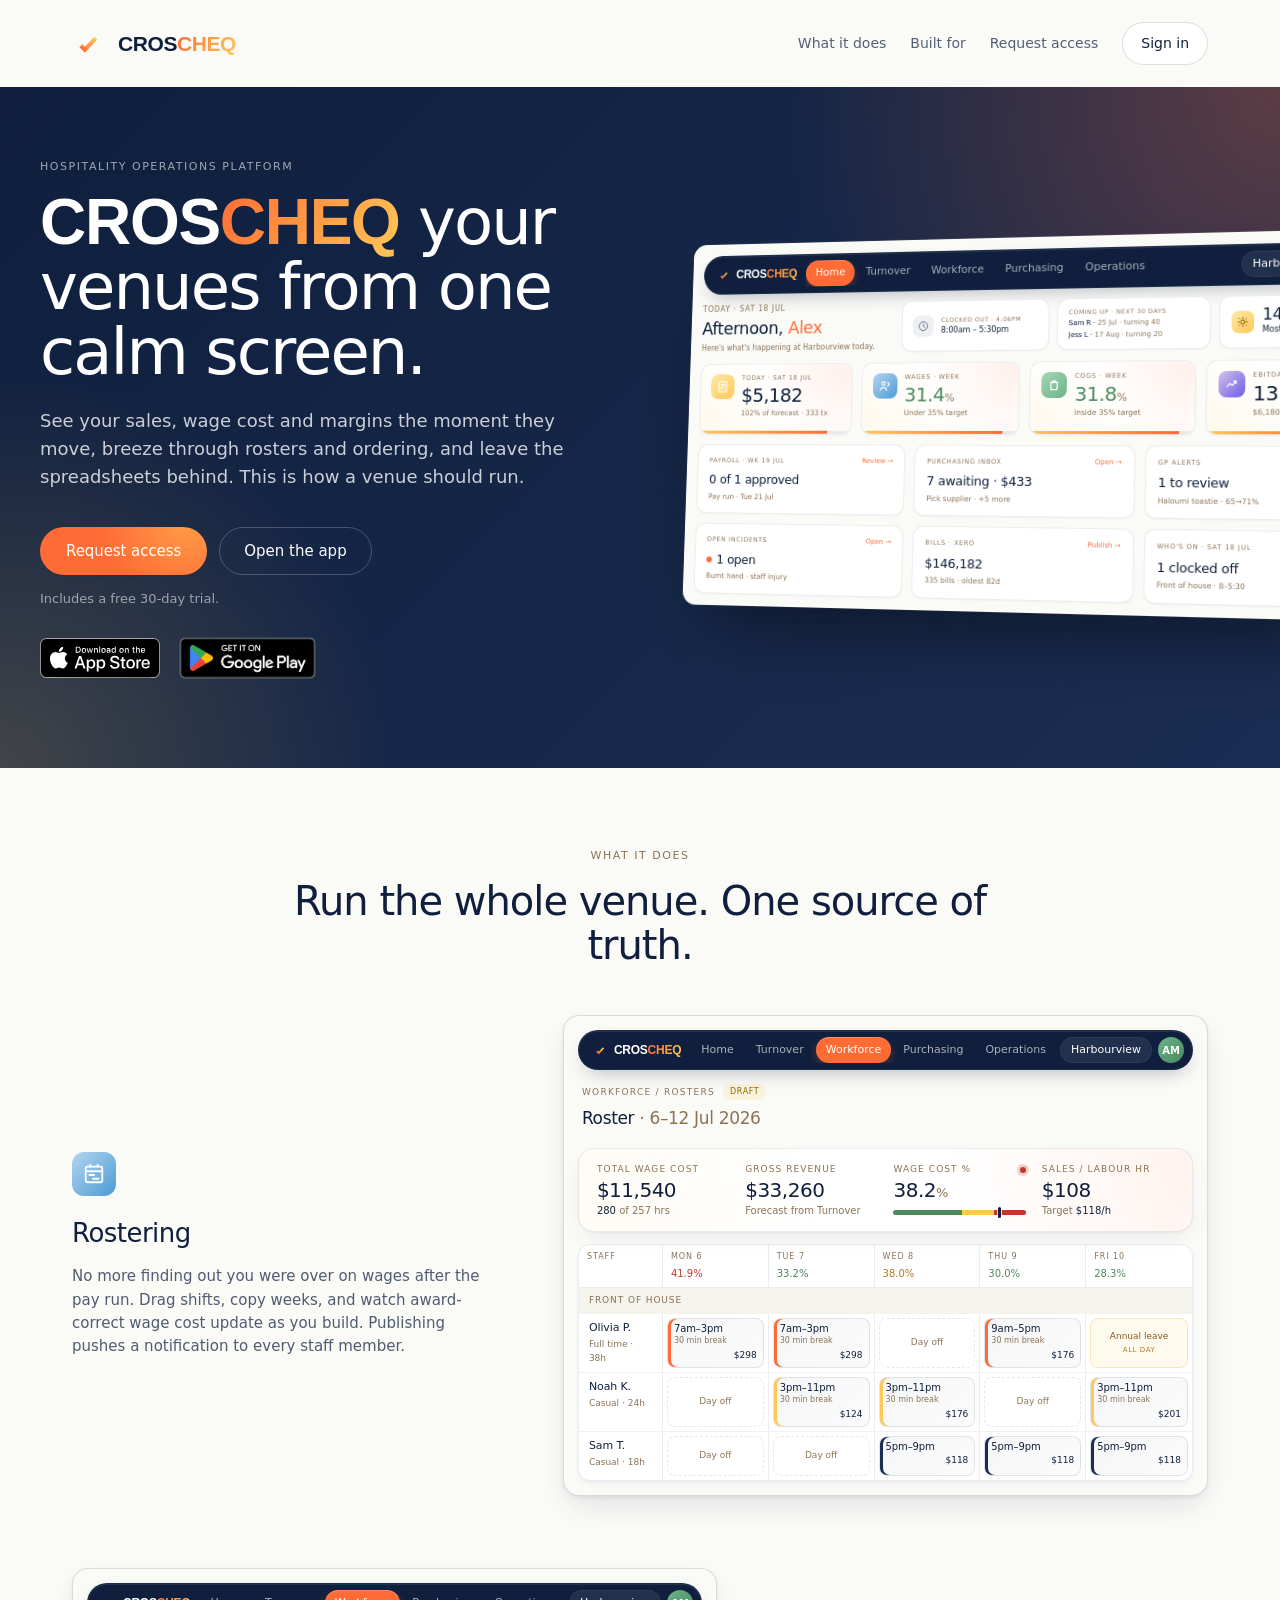
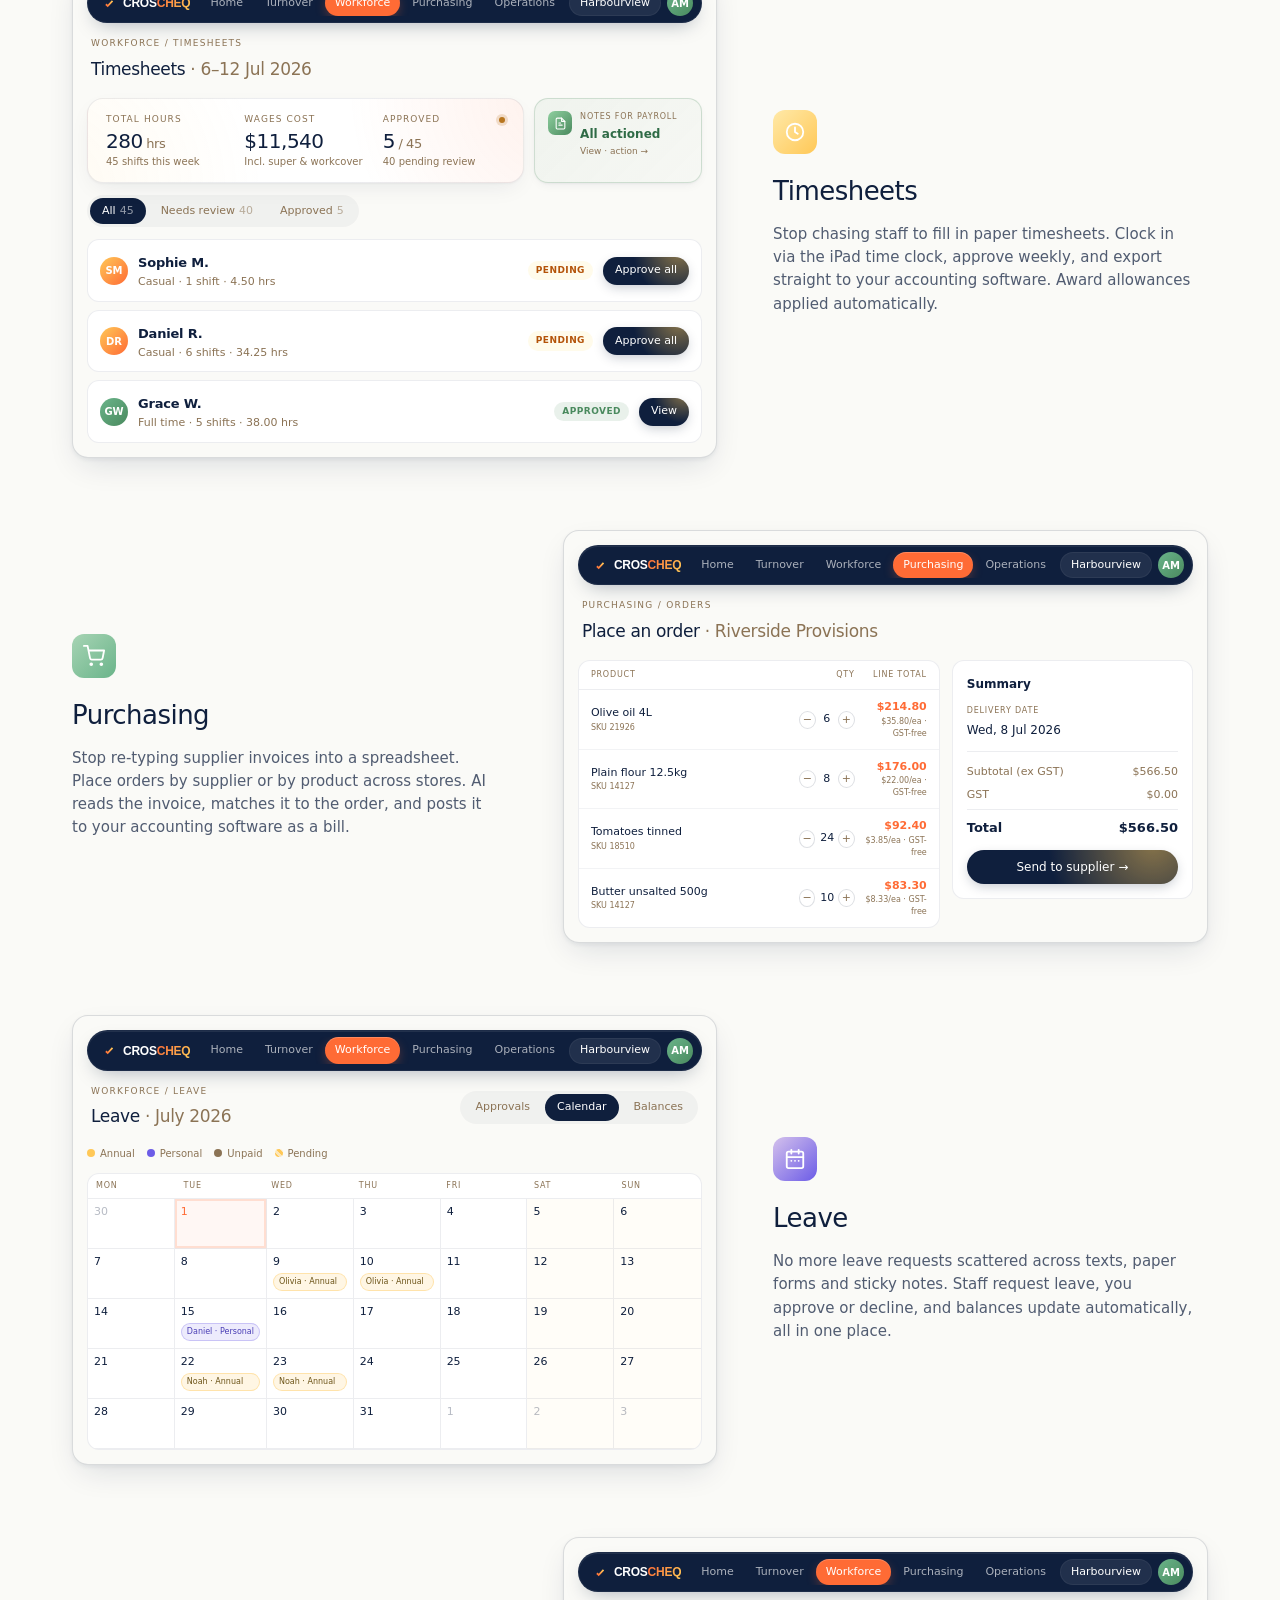
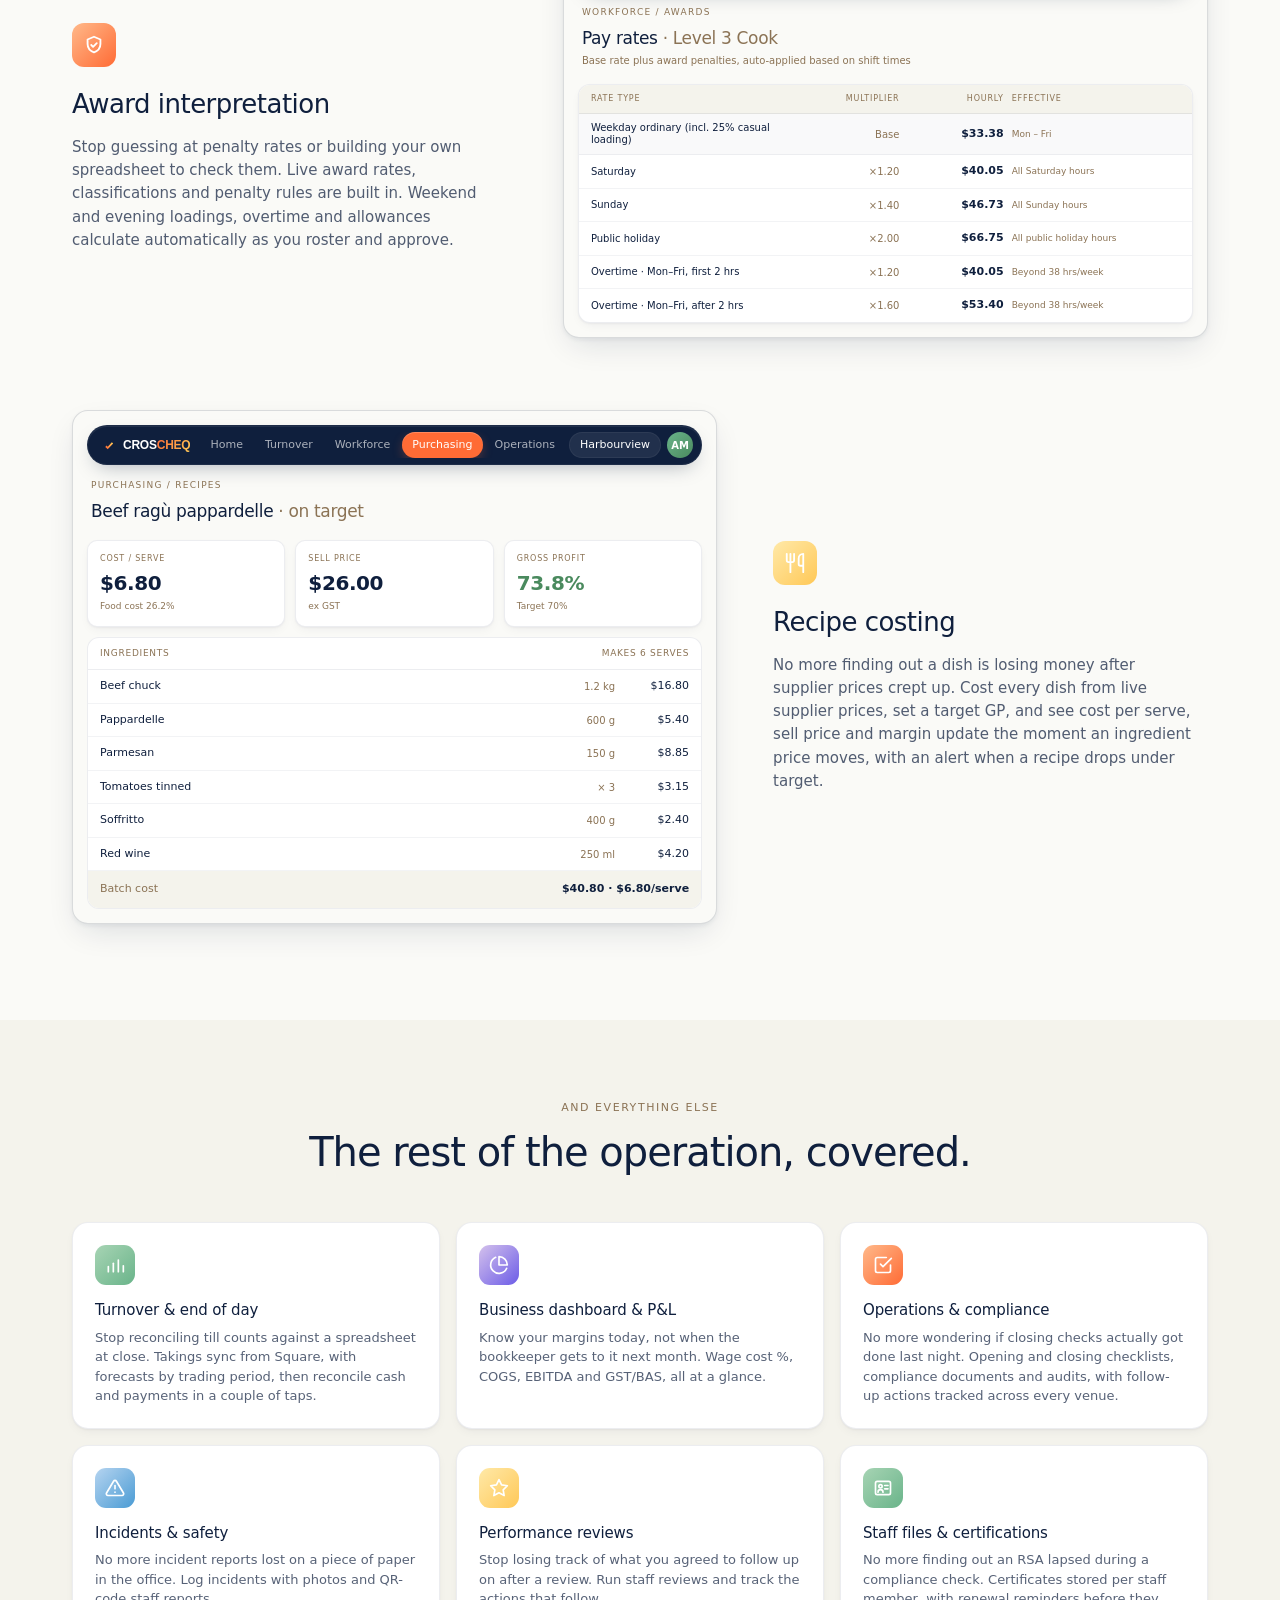
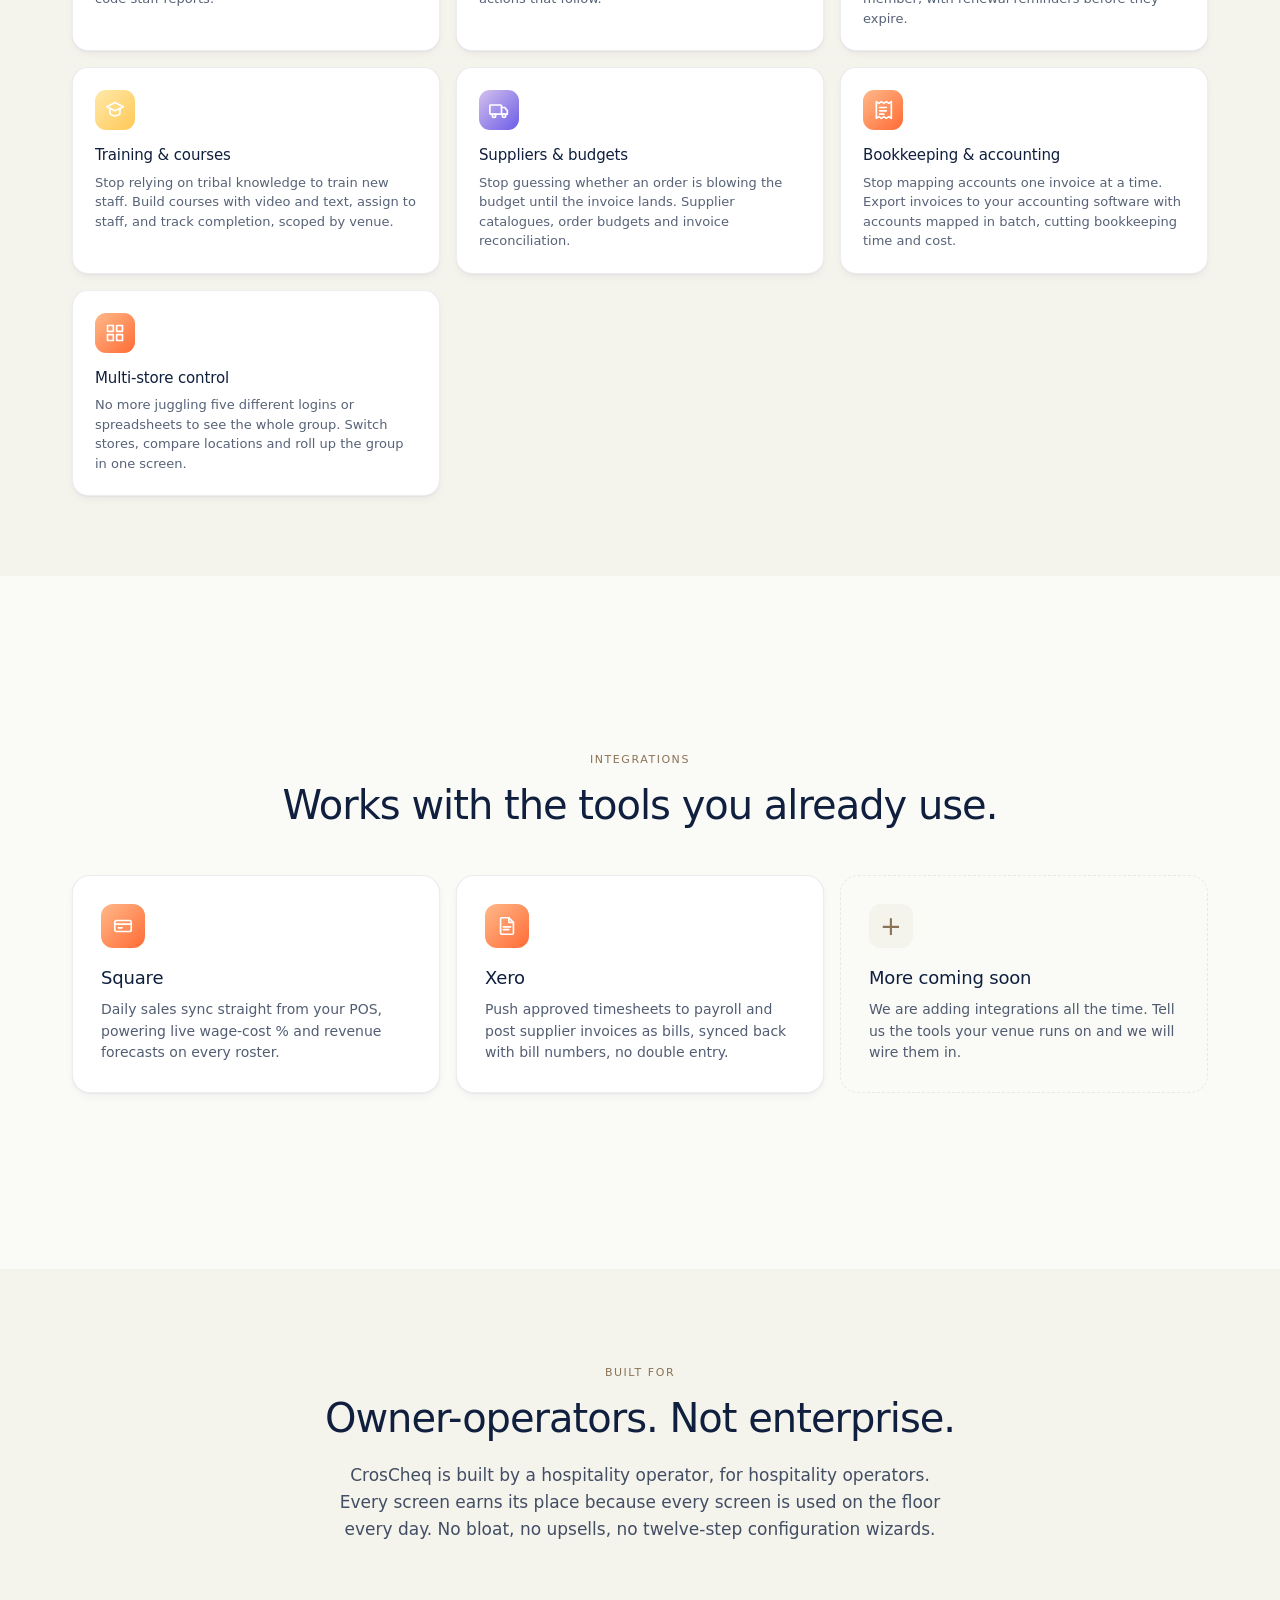
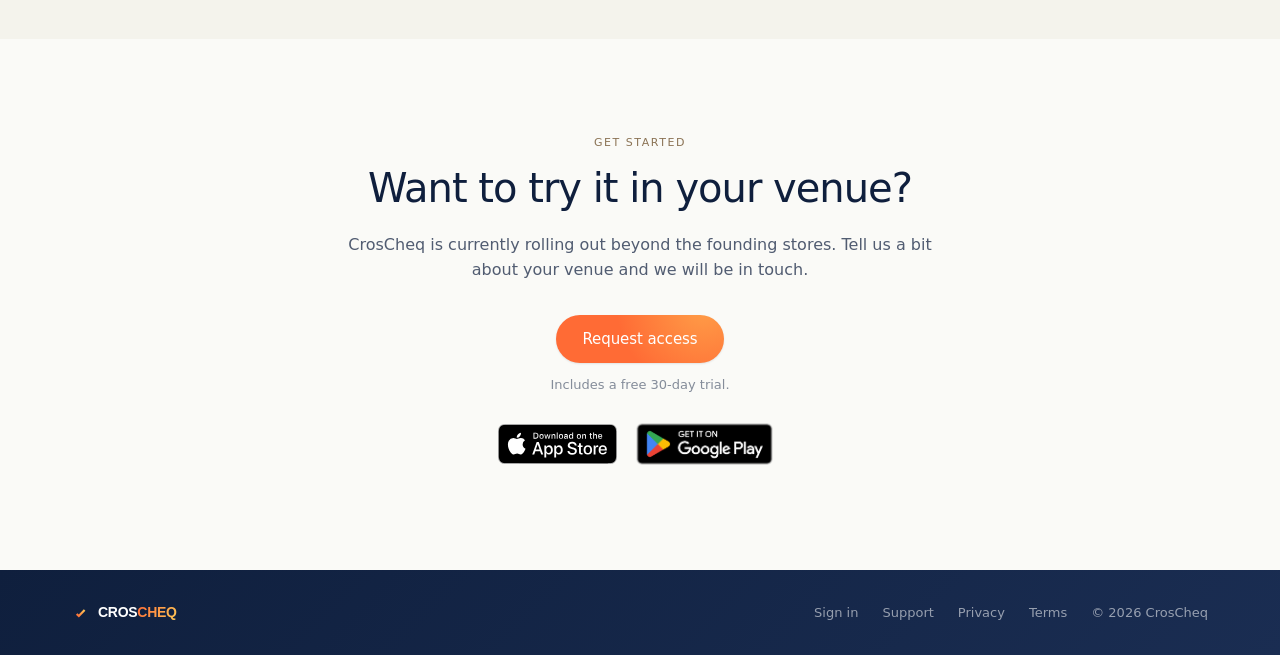
==== commit a70ff7b9: "Revert buttons to pill shape, fix apply panel/footer navy seam Keep the 10px radius on form inputs (" ====
--- a/index.html
+++ b/index.html
@@ -12,7 +12,7 @@
   <link rel="preconnect" href="https://api.fontshare.com" crossorigin />
   <link href="https://api.fontshare.com/v2/css?f[]=general-sans@400,500,600&display=swap" rel="stylesheet" />
   <link href="https://api.fontshare.com/v2/css?f[]=space-grotesk@700&display=swap" rel="stylesheet" />
-  <link rel="stylesheet" href="styles.css?v=16" />
+  <link rel="stylesheet" href="styles.css?v=17" />
 </head>
 <body>
   <header class="nav">
--- a/styles.css
+++ b/styles.css
@@ -108,7 +108,7 @@
   font-weight: 500;
   color: var(--navy);
   padding: 10px 18px;
-  border-radius: 10px;
+  border-radius: 999px;
   border: 1px solid var(--line-strong);
   background: var(--white);
   transition: border-color 0.15s, transform 0.15s;
@@ -198,7 +198,7 @@
     radial-gradient(circle at 88% -20%, rgba(255, 200, 87, 0.55), transparent 55%),
     var(--orange);
   border: 0;
-  border-radius: 10px;
+  border-radius: 999px;
   cursor: pointer;
   box-shadow: 0 1px 2px rgba(15, 31, 61, 0.10);
   transition: transform 0.15s, box-shadow 0.15s, filter 0.15s;
@@ -220,7 +220,7 @@
   color: var(--white);
   background: transparent;
   border: 1px solid rgba(255, 255, 255, 0.22);
-  border-radius: 10px;
+  border-radius: 999px;
   cursor: pointer;
   transition: background 0.15s, border-color 0.15s;
 }
@@ -878,7 +878,7 @@
   position: relative;
   flex: 0 0 42%;
   overflow: hidden;
-  background: linear-gradient(135deg, var(--navy) 0%, var(--navy-2) 100%);
+  background: var(--navy);
   color: var(--white);
   padding: 40px 36px;
   display: flex;
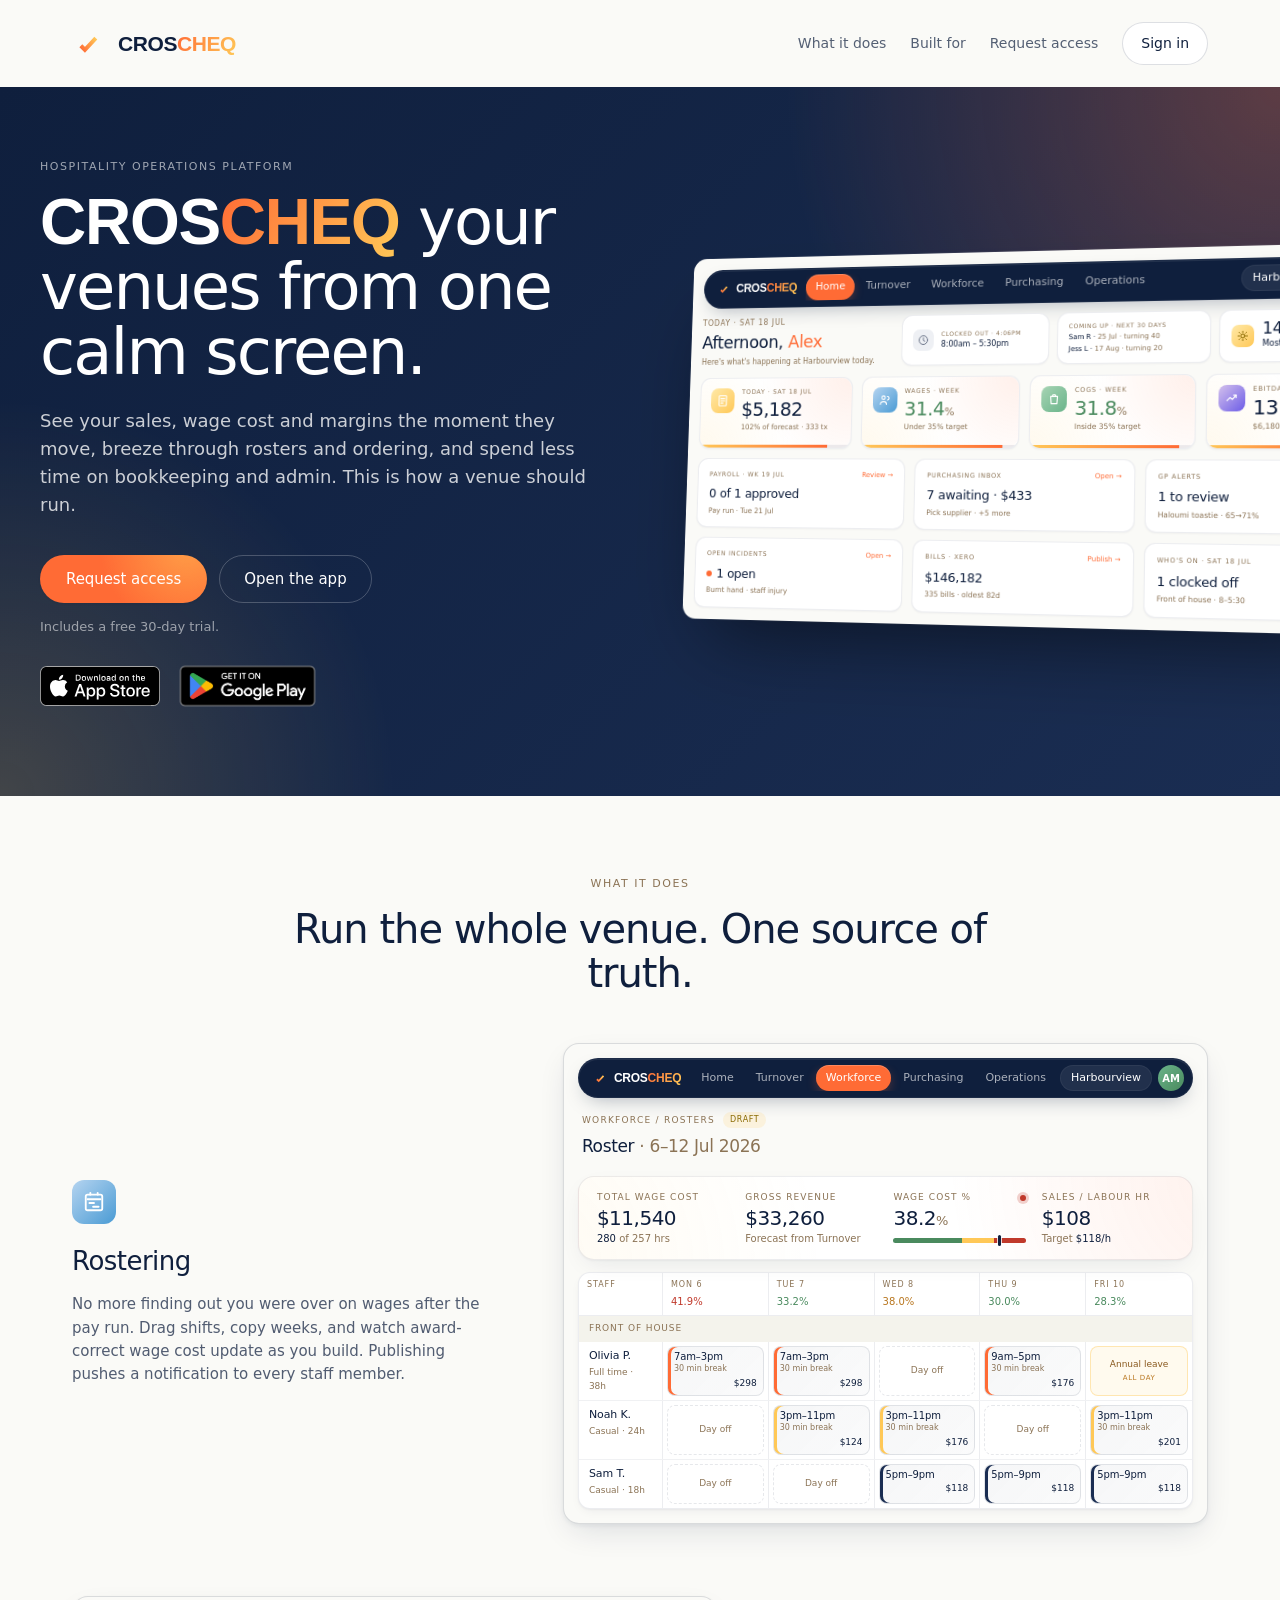
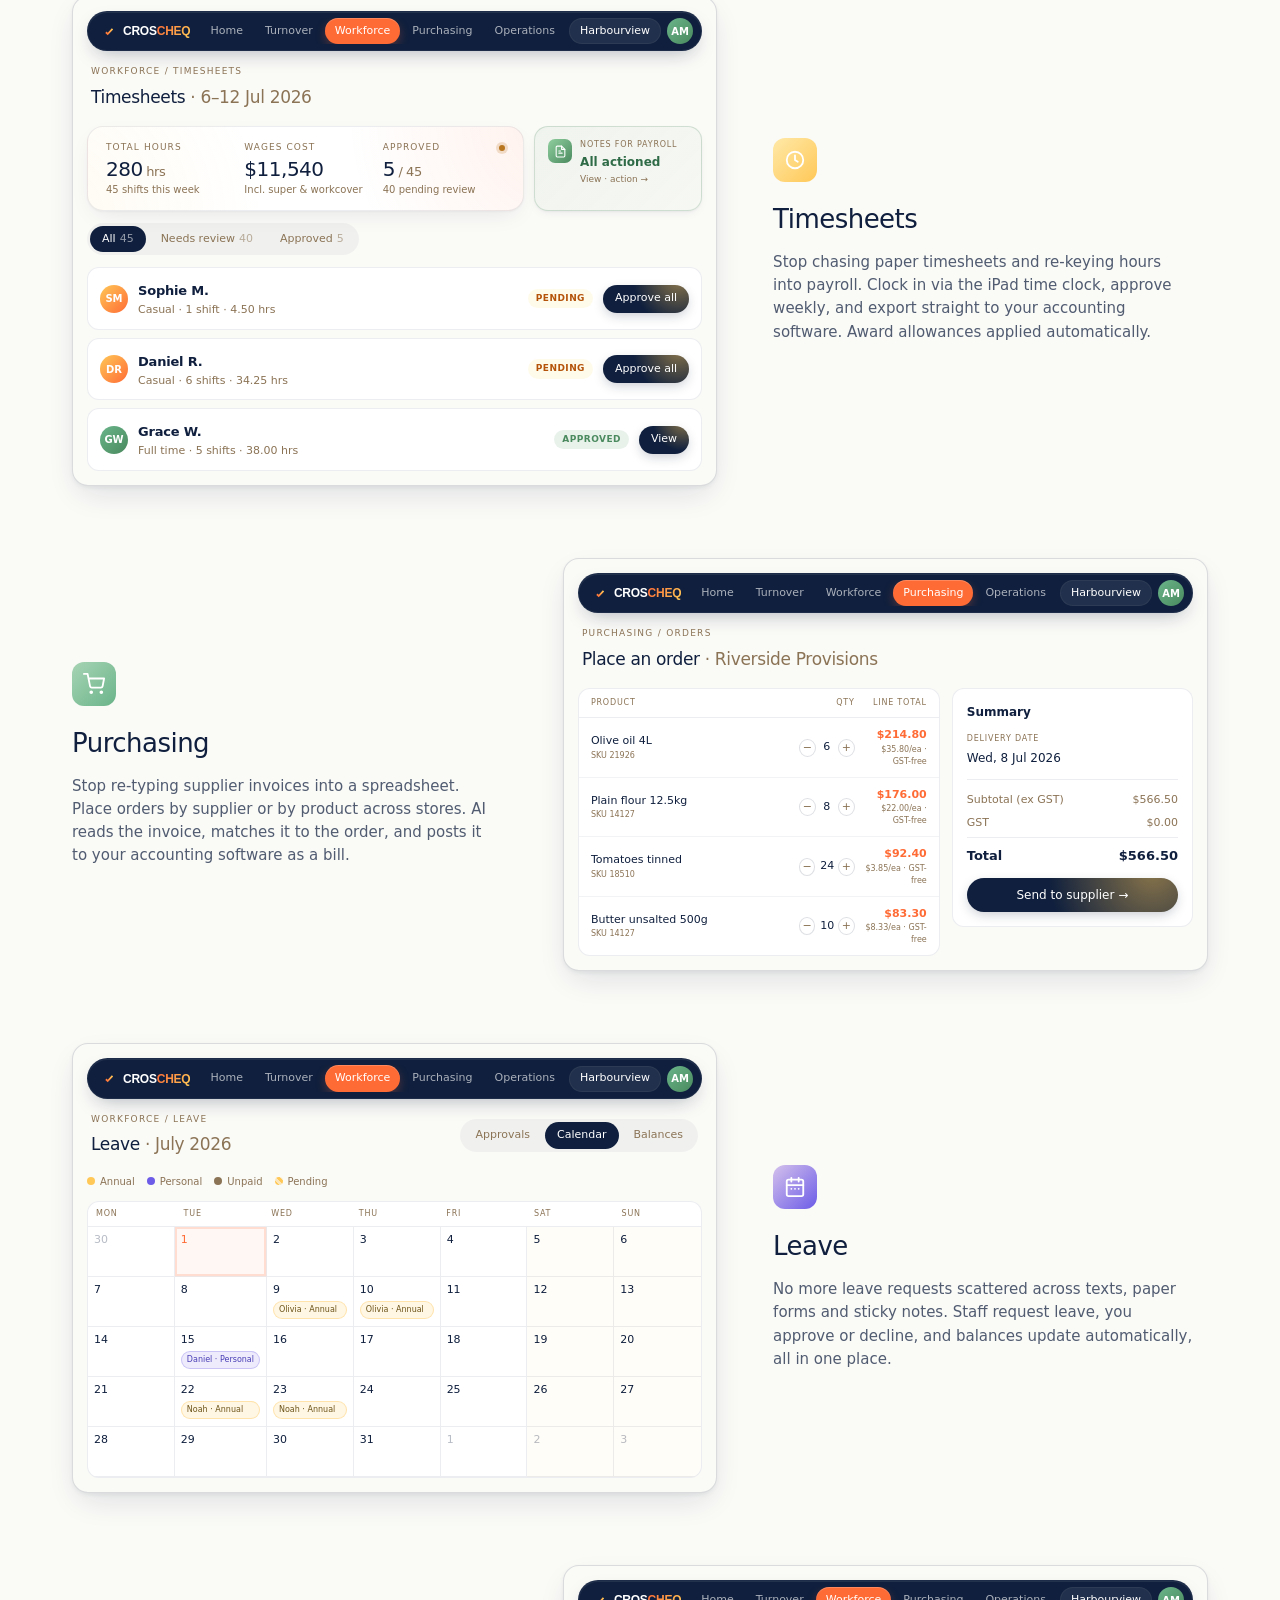
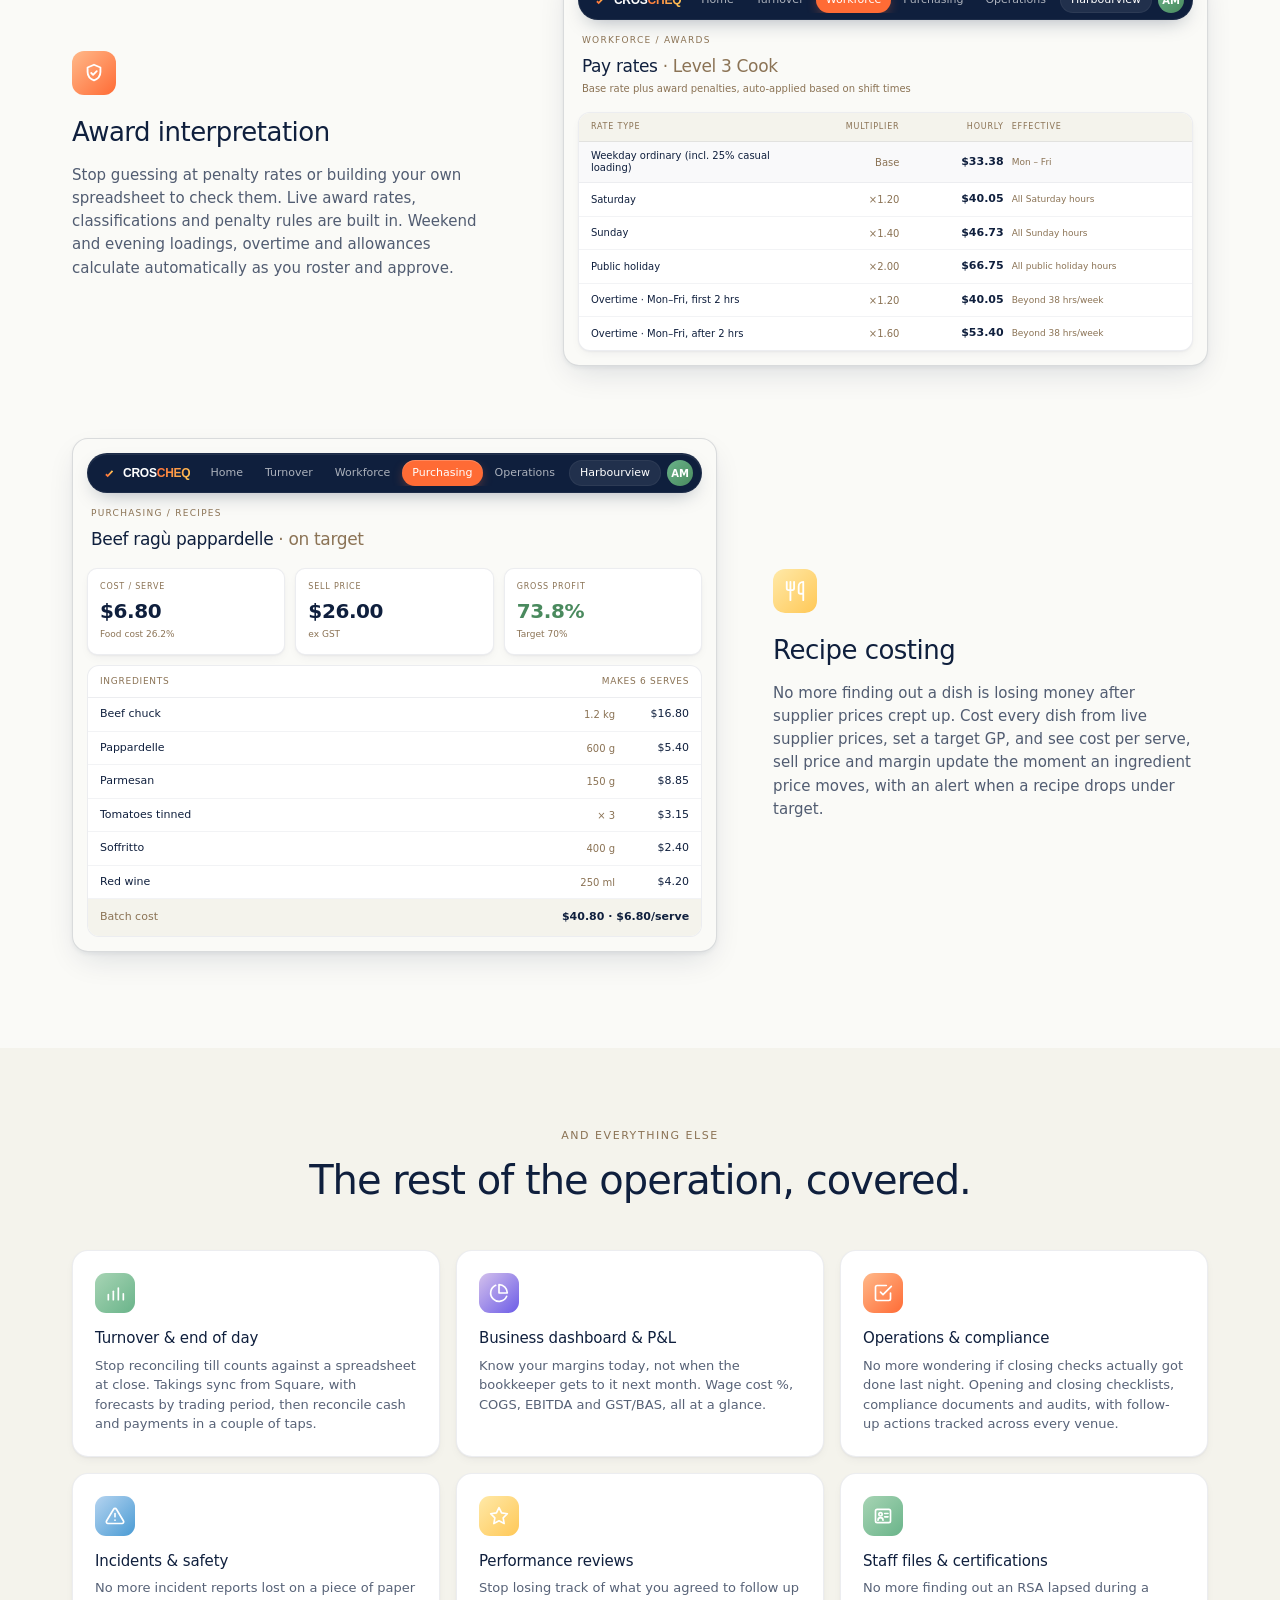
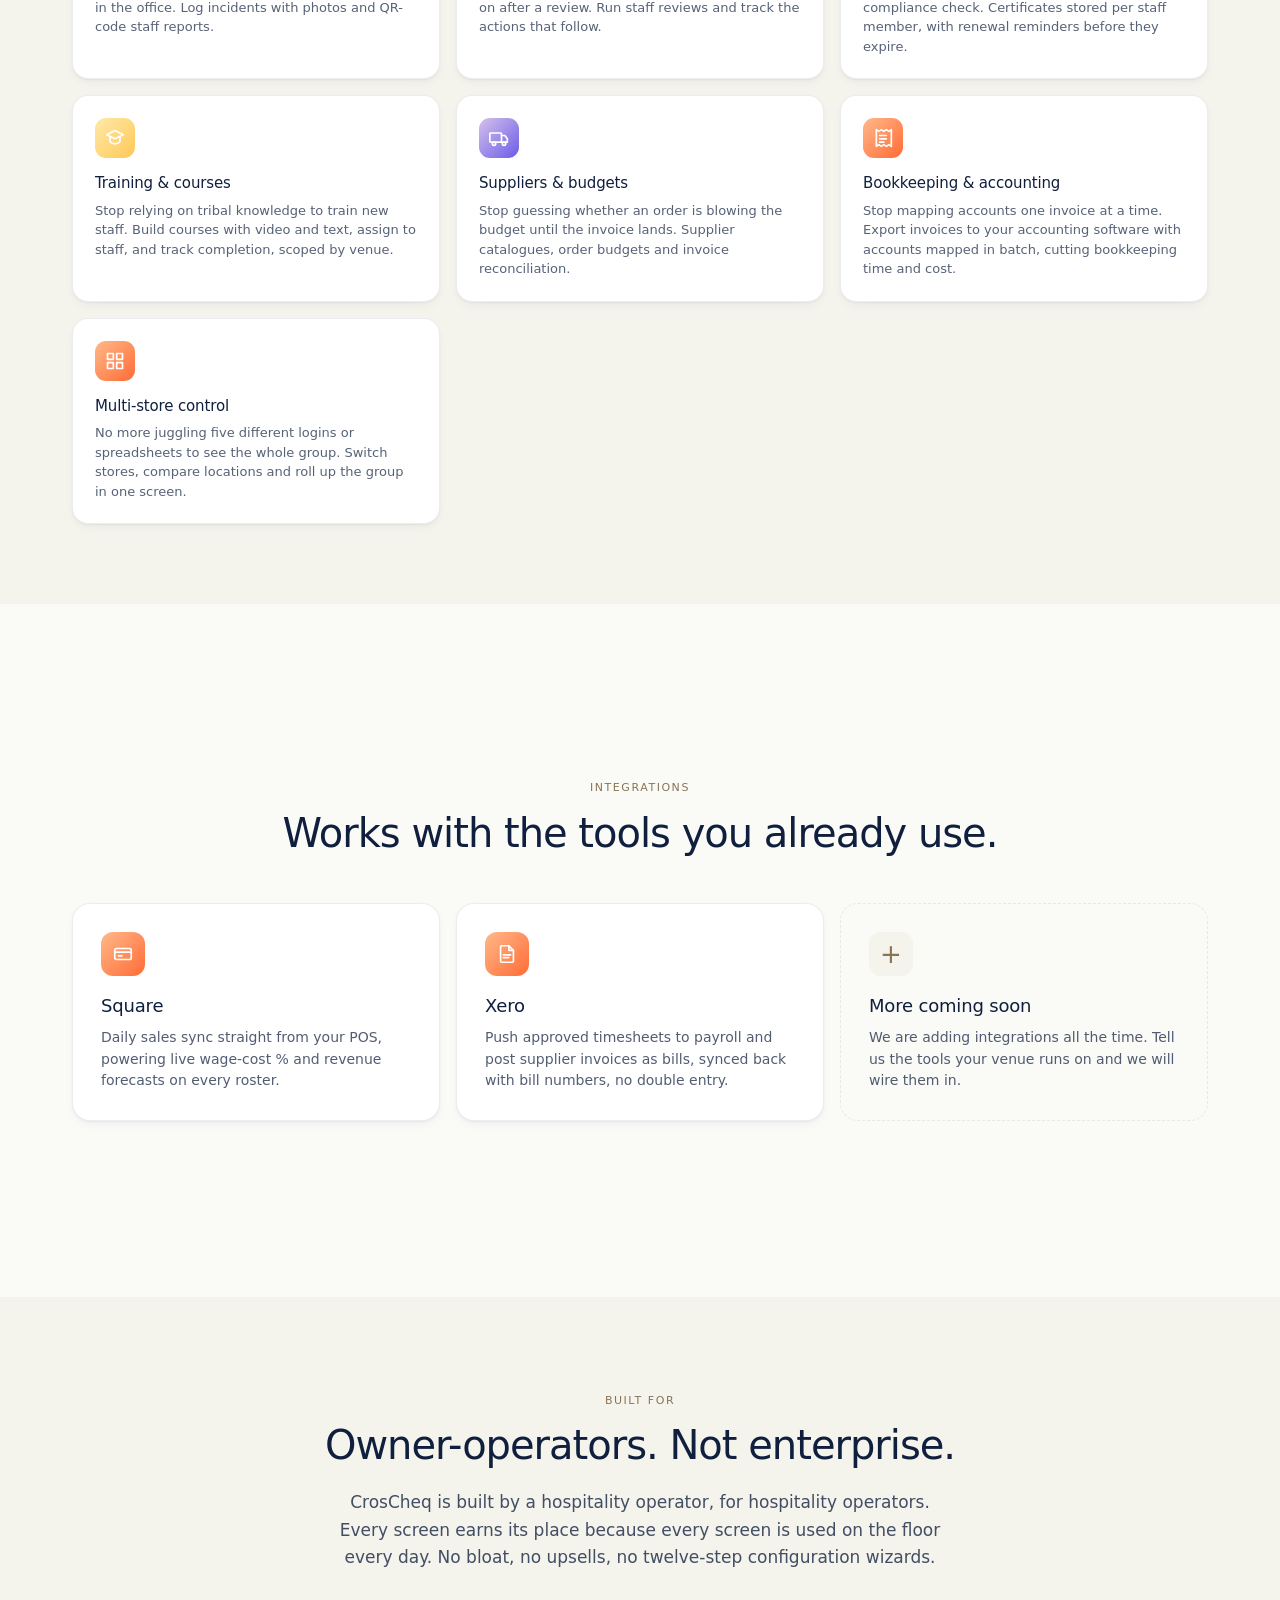
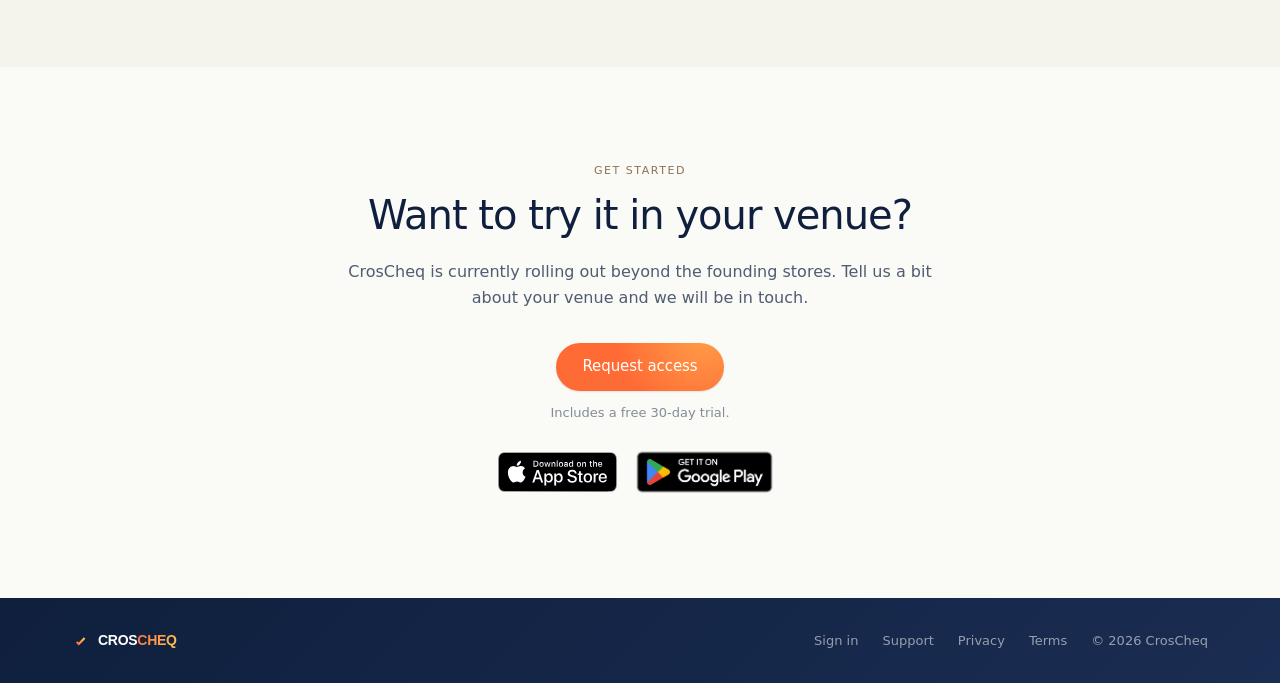
==== commit ae619014: "Strengthen admin/bookkeeping/payroll pain framing in hero and Timesheets Hero subhead: 'leave the sp" ====
--- a/index.html
+++ b/index.html
@@ -12,7 +12,7 @@
   <link rel="preconnect" href="https://api.fontshare.com" crossorigin />
   <link href="https://api.fontshare.com/v2/css?f[]=general-sans@400,500,600&display=swap" rel="stylesheet" />
   <link href="https://api.fontshare.com/v2/css?f[]=space-grotesk@700&display=swap" rel="stylesheet" />
-  <link rel="stylesheet" href="styles.css?v=17" />
+  <link rel="stylesheet" href="styles.css?v=19" />
 </head>
 <body>
   <header class="nav">
@@ -41,8 +41,8 @@
         <h1 class="hero-title"><span class="wm">CROS<span class="cheq">CHEQ</span></span> your venues from one calm screen.</h1>
         <p class="hero-sub">
           See your sales, wage cost and margins the moment they move, breeze
-          through rosters and ordering, and leave the spreadsheets behind.
-          This is how a venue should run.
+          through rosters and ordering, and spend less time on bookkeeping
+          and admin. This is how a venue should run.
         </p>
         <div class="hero-actions">
           <a href="apply.html" class="btn-primary">Request access</a>
@@ -325,9 +325,10 @@
             </div>
             <h3 class="module-title">Timesheets</h3>
             <p class="module-body">
-              Stop chasing staff to fill in paper timesheets. Clock in via the
-              iPad time clock, approve weekly, and export straight to your
-              accounting software. Award allowances applied automatically.
+              Stop chasing paper timesheets and re-keying hours into payroll.
+              Clock in via the iPad time clock, approve weekly, and export
+              straight to your accounting software. Award allowances applied
+              automatically.
             </p>
           </div>
           <div class="feature-mock">
--- a/styles.css
+++ b/styles.css
@@ -870,75 +870,10 @@
 
 /* ── Apply page ────────────────────────────────────────────────── */
 
-.apply-card {
+.apply-inner {
+  padding: 32px 32px 48px;
   display: flex;
-}
-
-.apply-panel {
-  position: relative;
-  flex: 0 0 42%;
-  overflow: hidden;
-  background: var(--navy);
-  color: var(--white);
-  padding: 40px 36px;
-  display: flex;
-  flex-direction: column;
   justify-content: center;
-}
-
-.apply-panel-inner { position: relative; z-index: 1; }
-
-.apply-panel-brand {
-  display: inline-flex;
-  align-items: center;
-  gap: 8px;
-  color: var(--white);
-  margin-bottom: 32px;
-}
-.apply-panel-brand .brand-mark { color: var(--orange); display: inline-flex; }
-.apply-panel-brand .brand-text { font-size: 15px; }
-
-.apply-panel-headline {
-  font-size: 22px;
-  font-weight: 500;
-  letter-spacing: -0.02em;
-  line-height: 1.3;
-  margin: 0 0 28px;
-}
-
-.apply-panel-stats { display: grid; gap: 12px; }
-
-.apply-stat {
-  background: rgba(255, 255, 255, 0.06);
-  border: 1px solid rgba(255, 255, 255, 0.1);
-  border-radius: 10px;
-  padding: 16px;
-}
-.apply-stat-label {
-  font-size: 10px;
-  letter-spacing: 0.08em;
-  text-transform: uppercase;
-  color: rgba(255, 255, 255, 0.55);
-  margin-bottom: 4px;
-}
-.apply-stat-value {
-  font-size: 22px;
-  font-weight: 600;
-  letter-spacing: -0.02em;
-}
-.apply-stat-sub {
-  font-size: 11px;
-  color: rgba(255, 255, 255, 0.55);
-  margin-top: 2px;
-}
-
-.apply-inner {
-  flex: 1;
-  min-width: 0;
-  background: var(--white);
-  padding: 48px;
-  display: flex;
-  align-items: center;
 }
 
 .apply-form-wrap {
@@ -958,7 +893,7 @@
   font-size: 15px;
   line-height: 1.55;
   color: rgba(15, 31, 61, 0.72);
-  margin: 0 0 24px;
+  margin: 0 0 20px;
 }
 
 .apply-form { display: grid; gap: 14px; }
@@ -986,7 +921,7 @@
   font-size: 15px;
   font-weight: 400;
   color: var(--navy);
-  background: var(--off-white);
+  background: var(--white);
   border: 1px solid var(--line-strong);
   border-radius: 10px;
   outline: none;
@@ -1096,11 +1031,7 @@
   .more-grid { grid-template-columns: repeat(2, 1fr); }
   .built-for, .contact { padding: 64px 20px; }
   .footer-inner { padding: 24px 20px; flex-direction: column; align-items: flex-start; }
-  .apply-card { flex-direction: column; }
-  .apply-panel { padding: 28px 24px; }
-  .apply-panel-stats { grid-template-columns: 1fr 1fr; gap: 10px; }
-  .apply-panel-headline { font-size: 19px; margin-bottom: 20px; }
-  .apply-inner { padding: 32px 24px; }
+  .apply-inner { padding: 24px 24px 40px; }
   .form-row.two-col { grid-template-columns: 1fr; }
 }
 
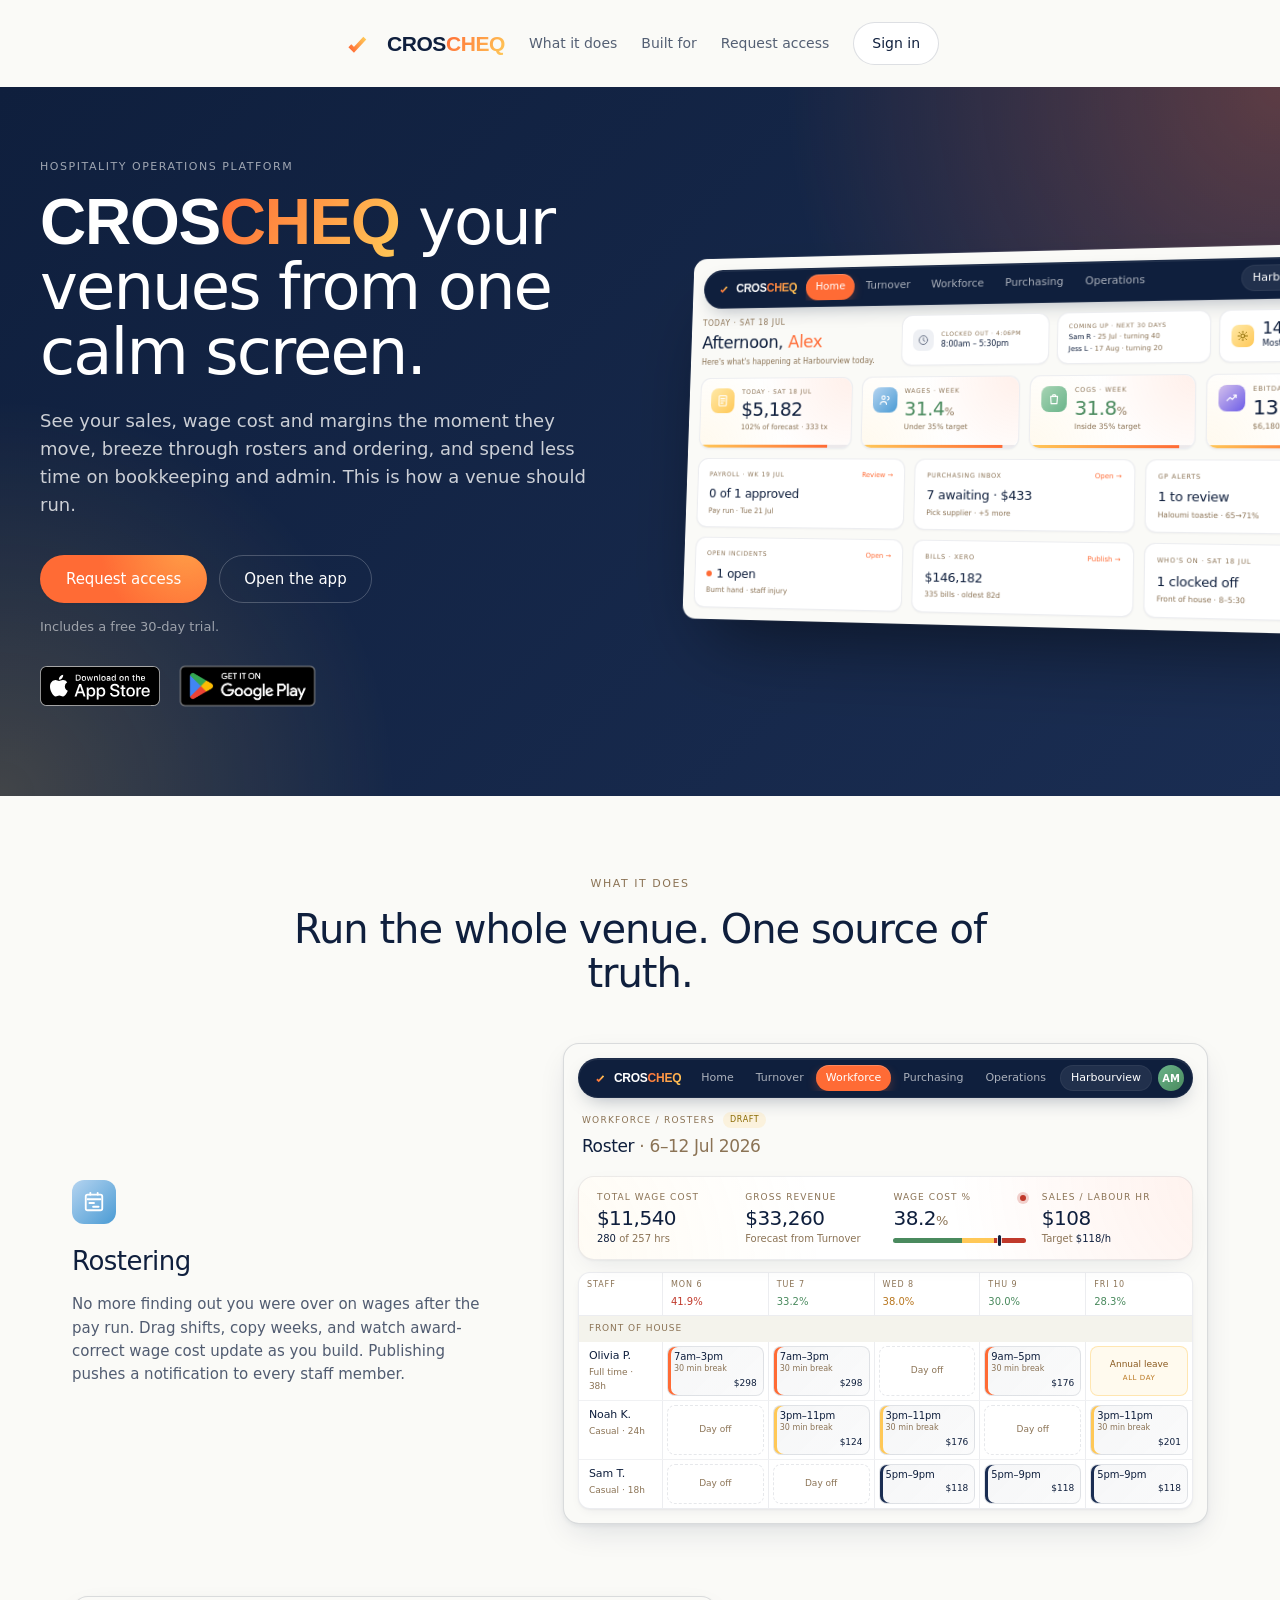
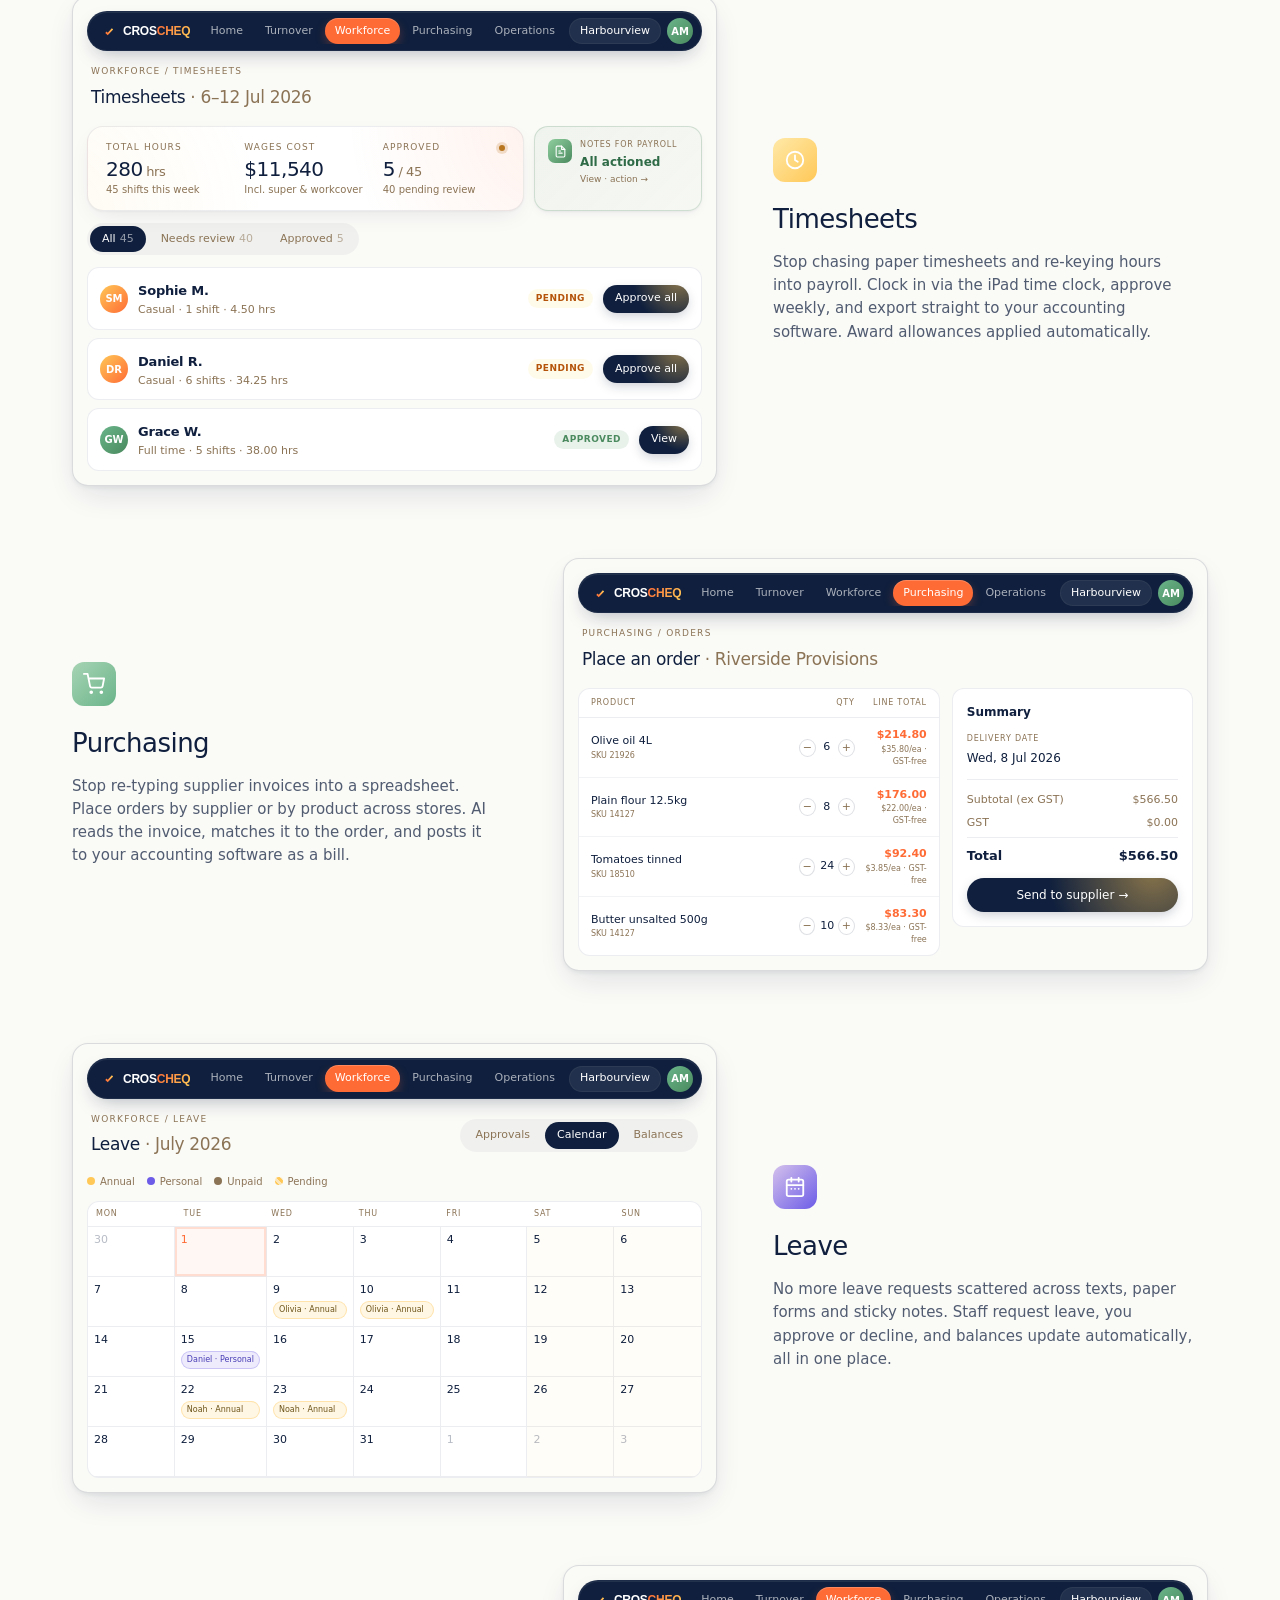
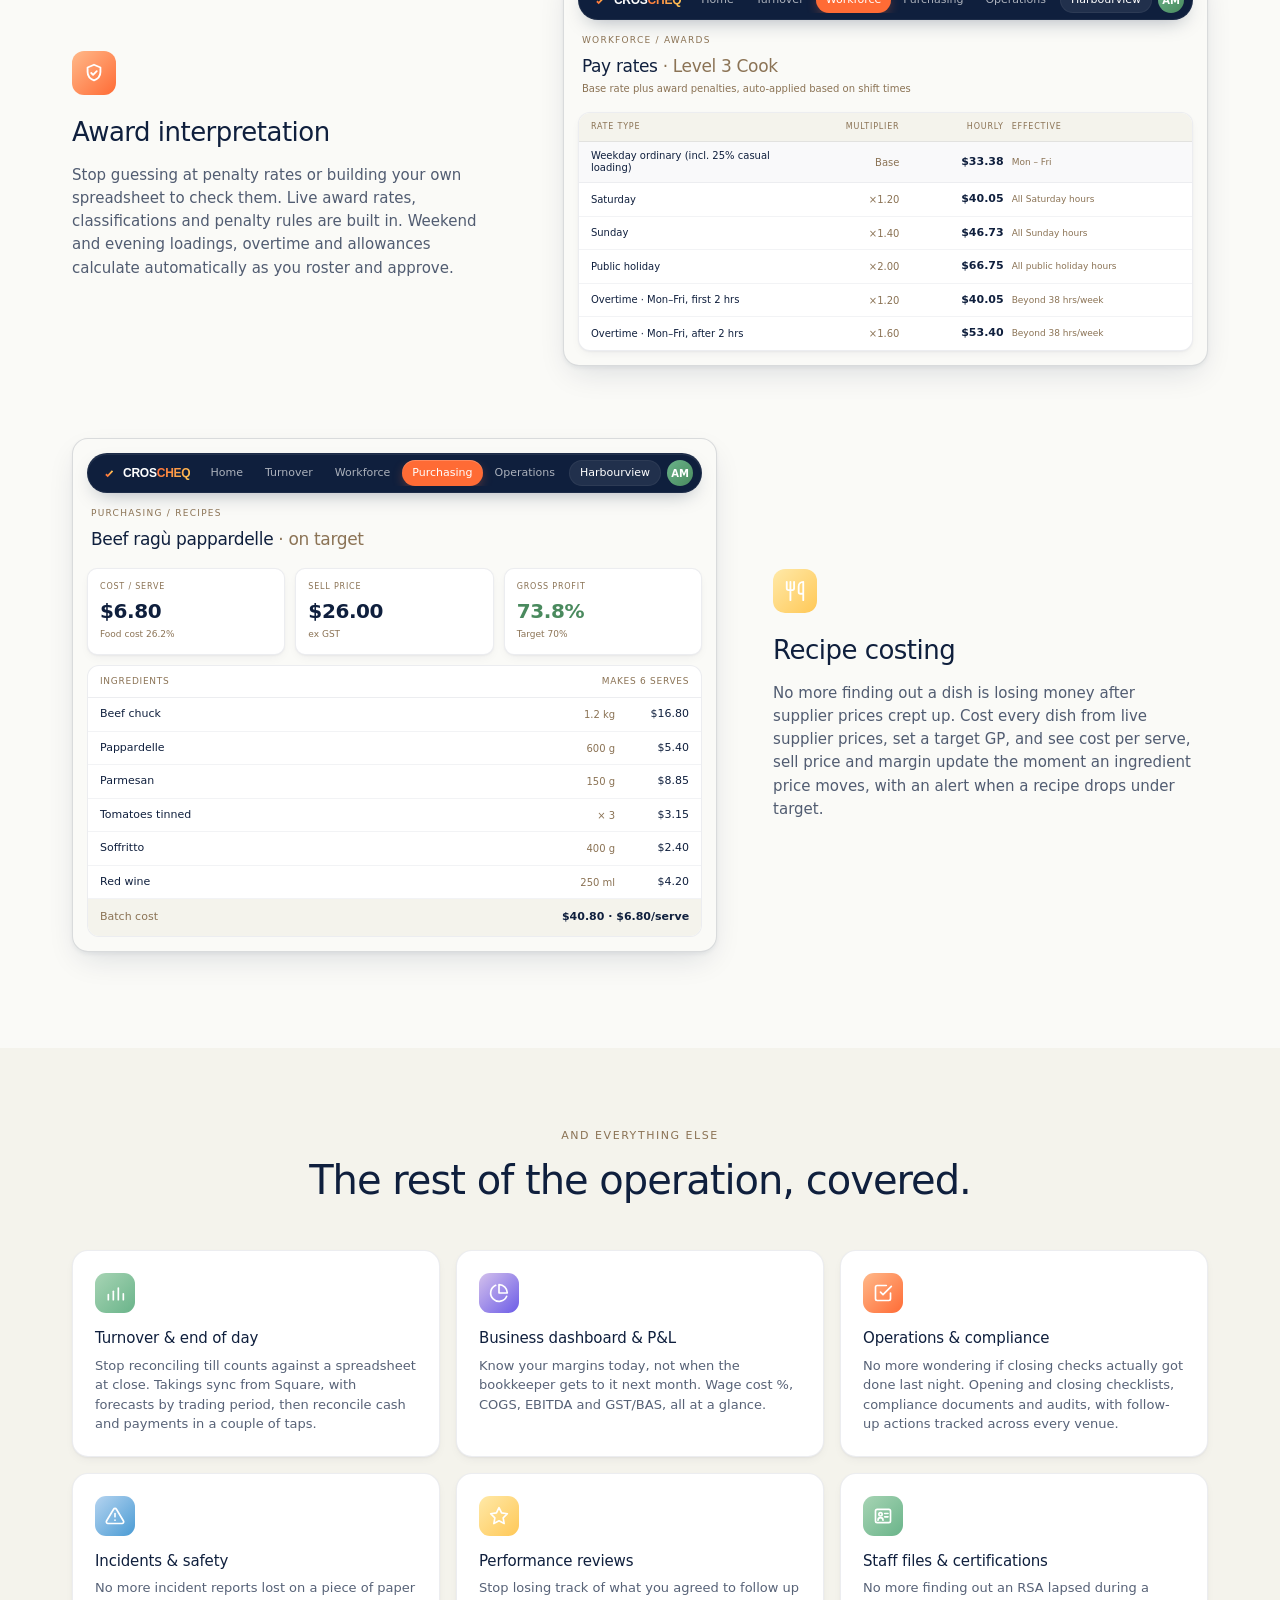
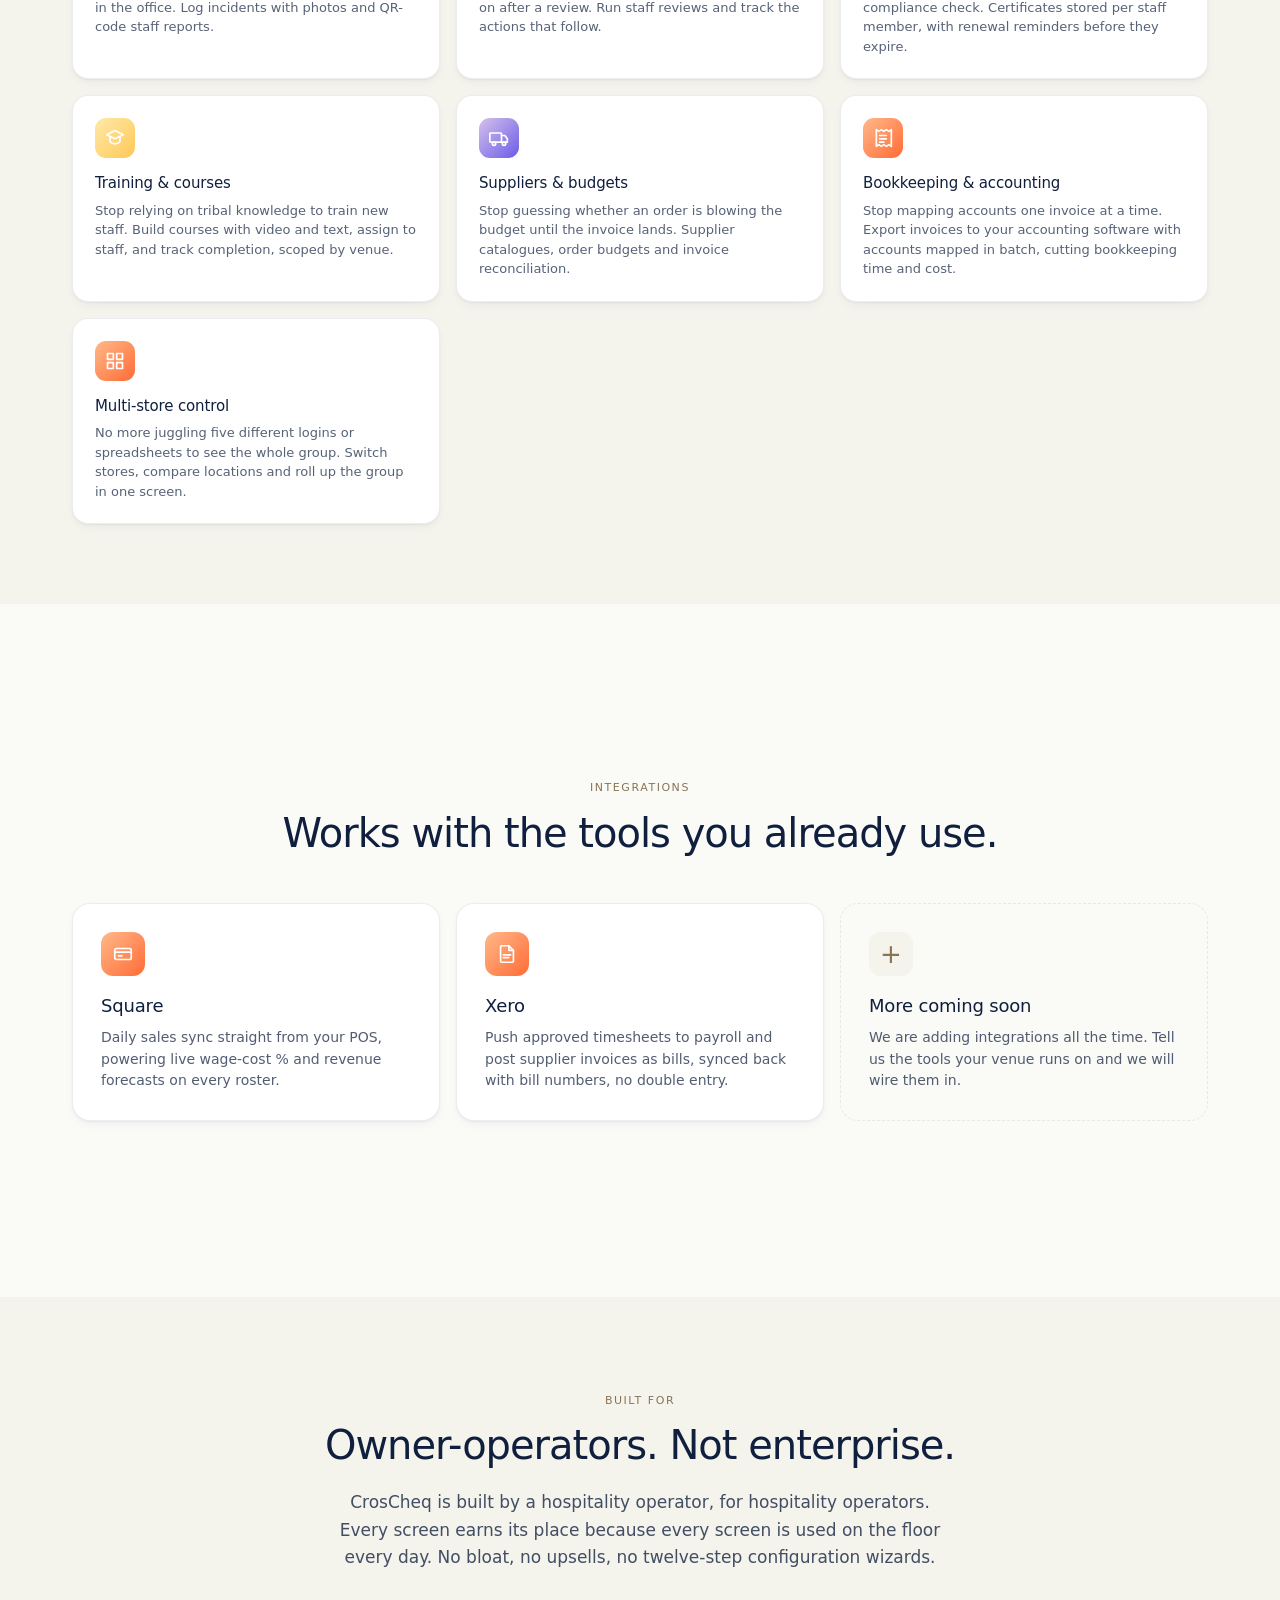
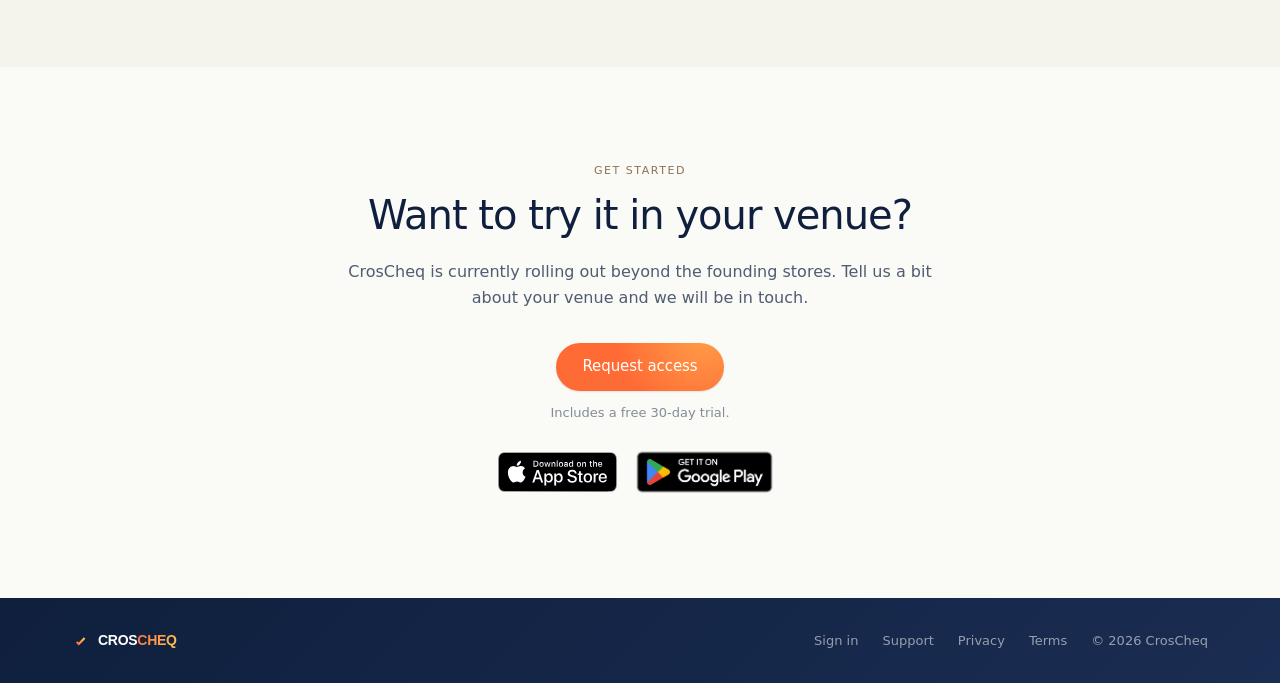
==== commit 82112eee: "Bump styles.css cache-bust version to v22 The sticky-footer fix landed in styles.css but browsers/CD" ====
--- a/index.html
+++ b/index.html
@@ -12,7 +12,7 @@
   <link rel="preconnect" href="https://api.fontshare.com" crossorigin />
   <link href="https://api.fontshare.com/v2/css?f[]=general-sans@400,500,600&display=swap" rel="stylesheet" />
   <link href="https://api.fontshare.com/v2/css?f[]=space-grotesk@700&display=swap" rel="stylesheet" />
-  <link rel="stylesheet" href="styles.css?v=19" />
+  <link rel="stylesheet" href="styles.css?v=22" />
 </head>
 <body>
   <header class="nav">
--- a/styles.css
+++ b/styles.css
@@ -38,6 +38,13 @@
   -webkit-font-smoothing: antialiased;
   -moz-osx-font-smoothing: grayscale;
 }
+
+/* Sticky footer — on short pages (e.g. the request-access form) on a
+   tall/wide viewport, main would otherwise collapse to its content
+   height and leave the footer floating partway down instead of
+   pinned to the bottom. */
+body { display: flex; flex-direction: column; min-height: 100vh; }
+body > main { flex: 1 0 auto; }
 
 a { color: inherit; text-decoration: none; }
 
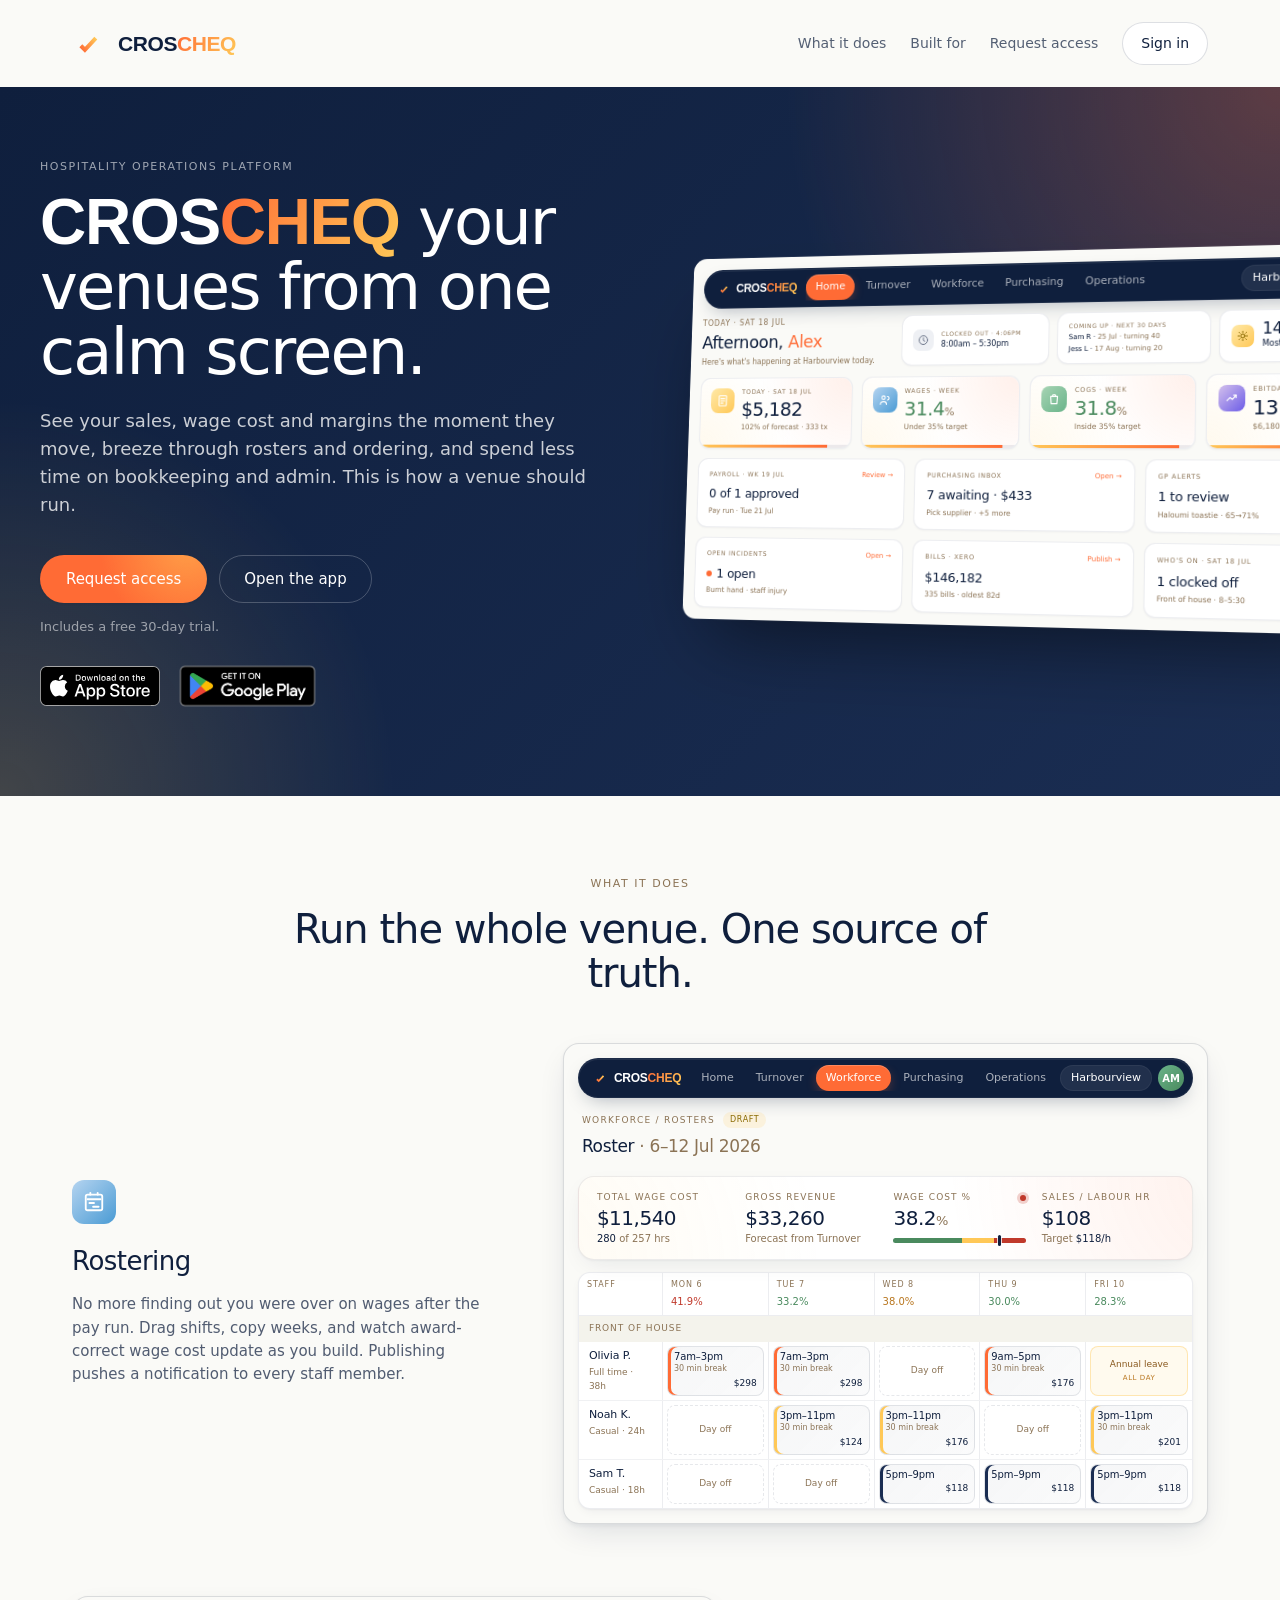
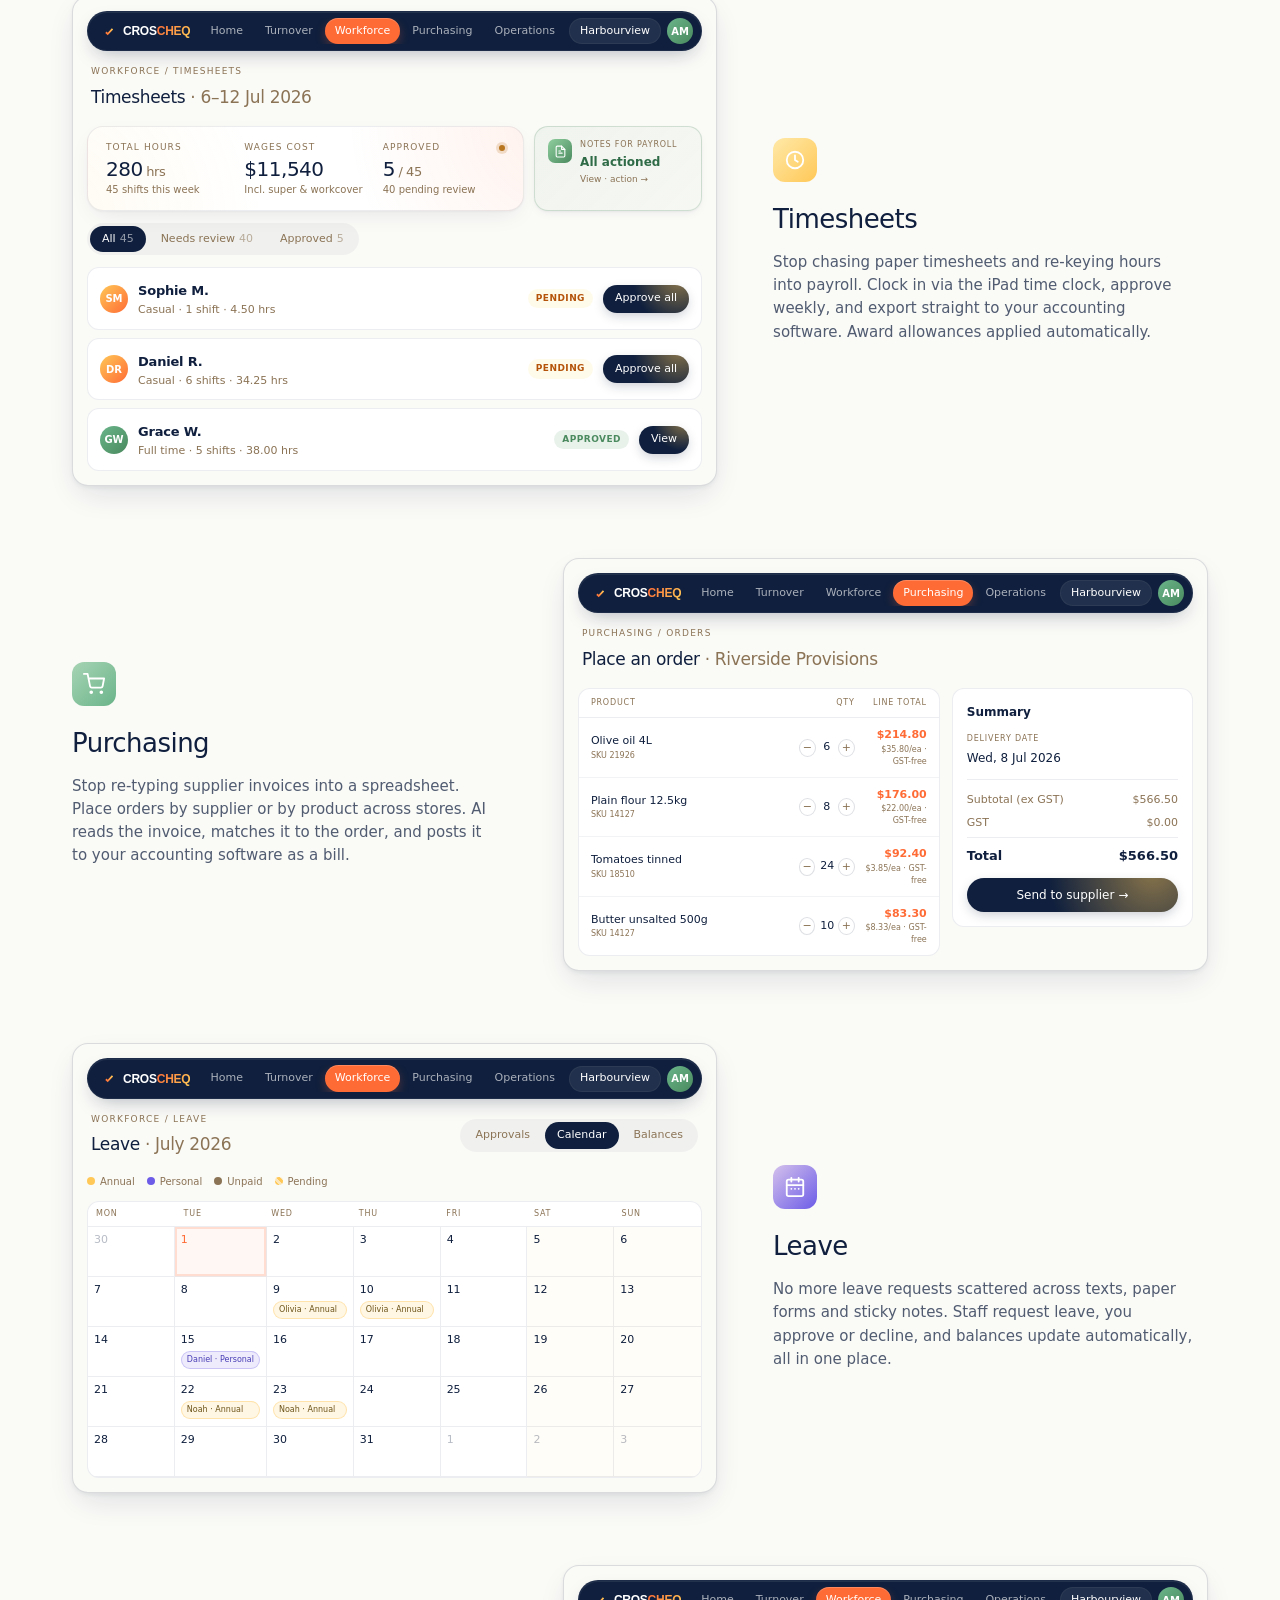
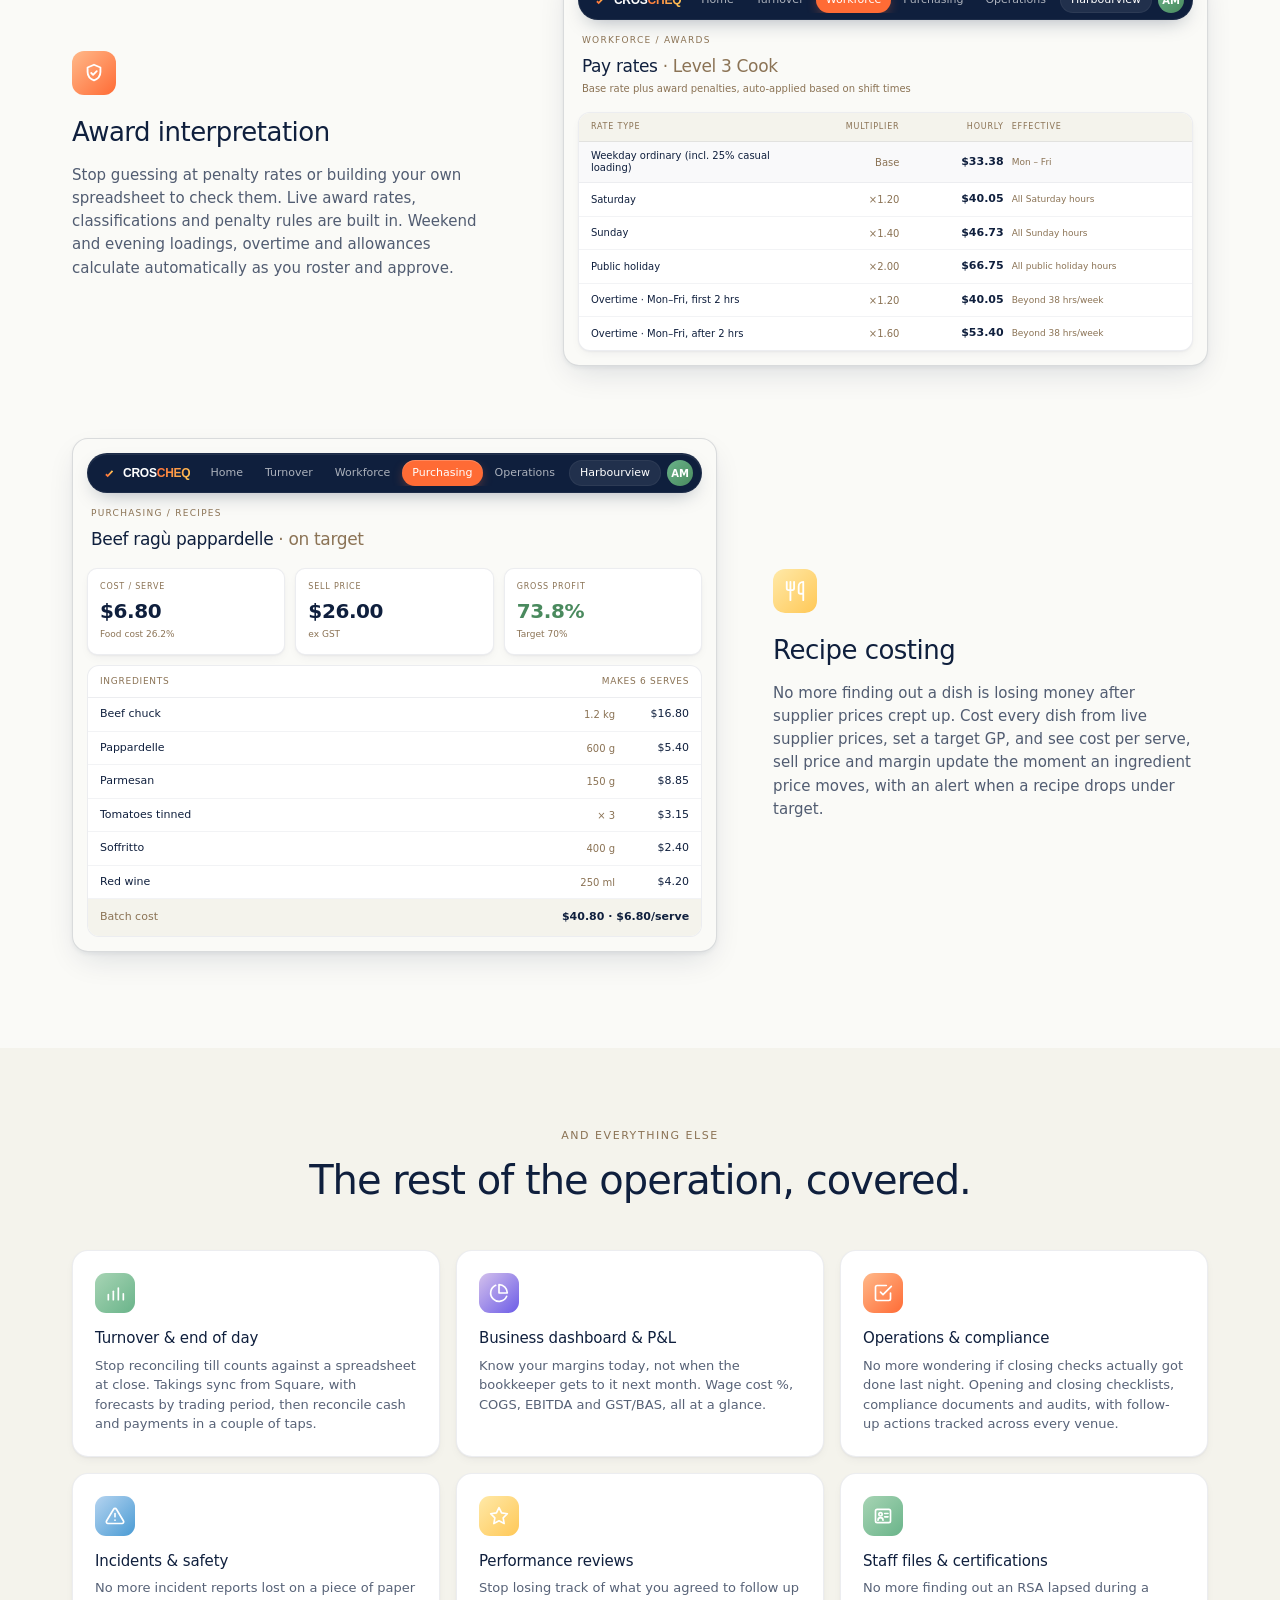
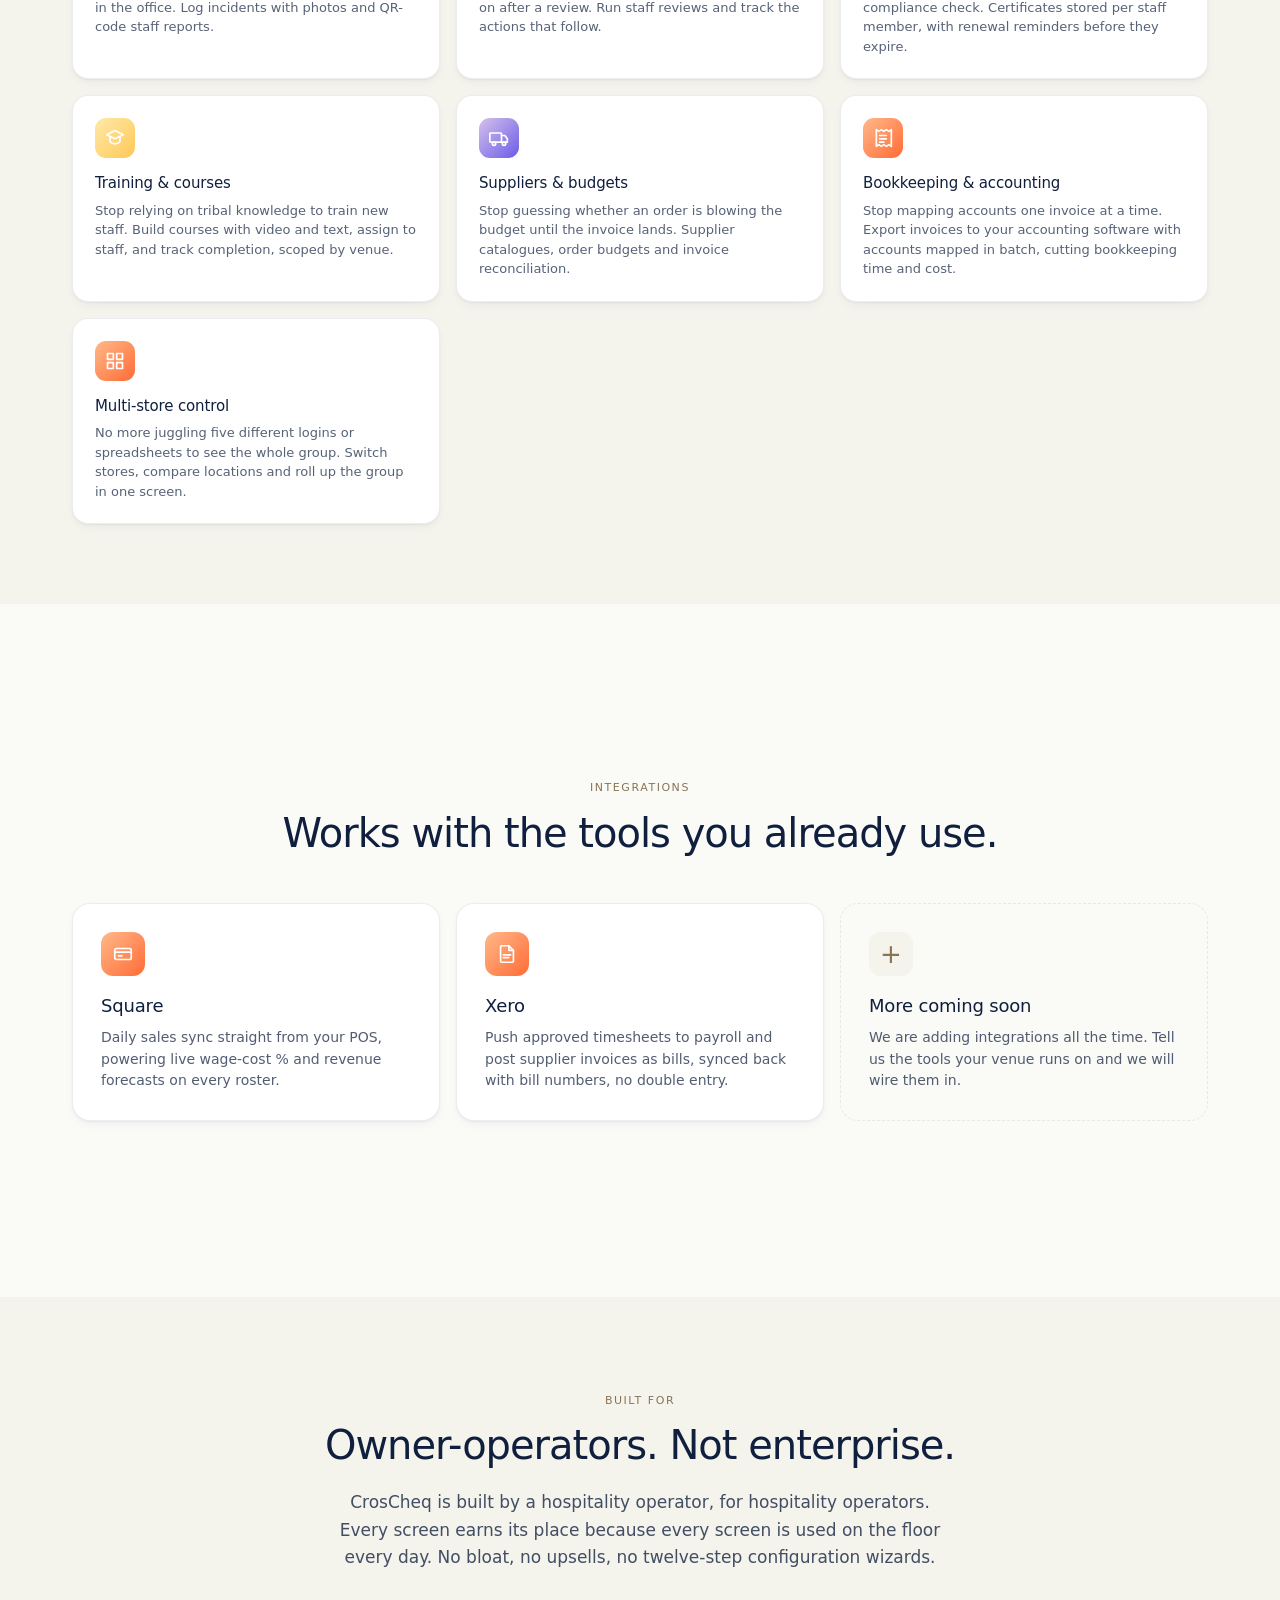
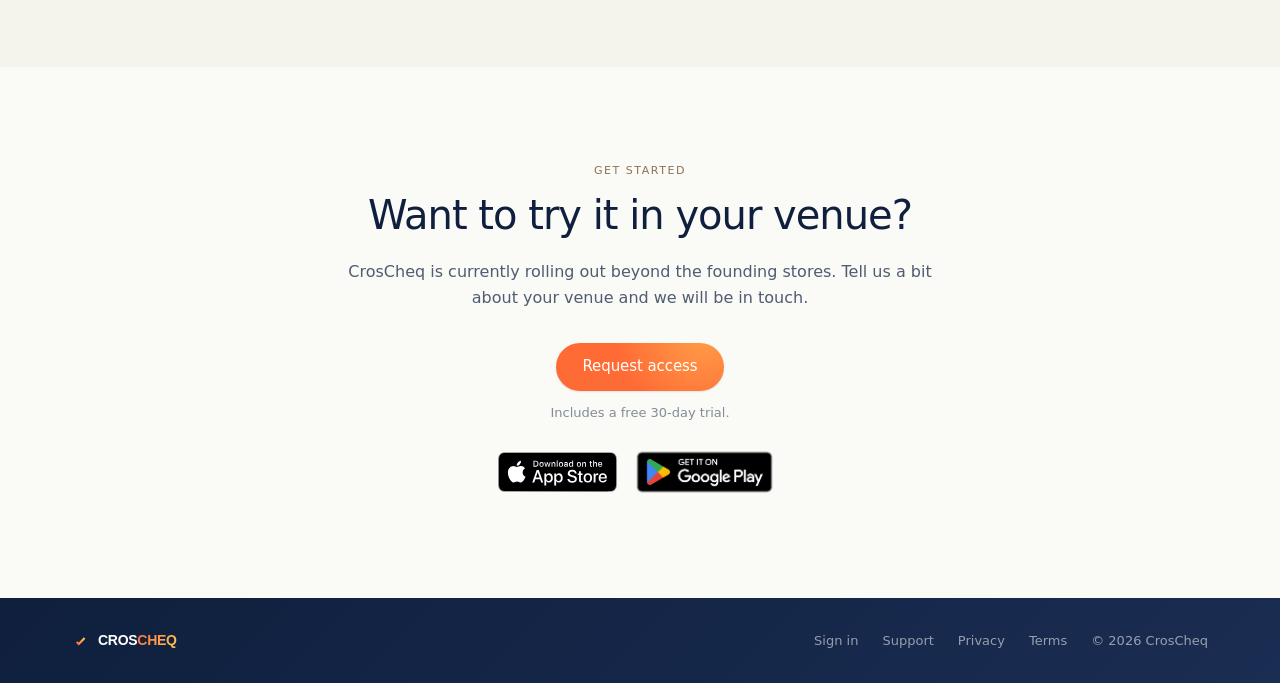
==== commit caa08f64: "Bump styles.css cache-bust version to v23 Co-Authored-By: Claude Sonnet 5 <noreply@anthropic.com>" ====
--- a/index.html
+++ b/index.html
@@ -12,7 +12,7 @@
   <link rel="preconnect" href="https://api.fontshare.com" crossorigin />
   <link href="https://api.fontshare.com/v2/css?f[]=general-sans@400,500,600&display=swap" rel="stylesheet" />
   <link href="https://api.fontshare.com/v2/css?f[]=space-grotesk@700&display=swap" rel="stylesheet" />
-  <link rel="stylesheet" href="styles.css?v=22" />
+  <link rel="stylesheet" href="styles.css?v=23" />
 </head>
 <body>
   <header class="nav">
--- a/styles.css
+++ b/styles.css
@@ -42,8 +42,15 @@
 /* Sticky footer — on short pages (e.g. the request-access form) on a
    tall/wide viewport, main would otherwise collapse to its content
    height and leave the footer floating partway down instead of
-   pinned to the bottom. */
+   pinned to the bottom.
+   body > * gets an explicit width:100% because flex items with
+   auto cross-axis margins (e.g. header.nav's margin:0 auto) don't
+   stretch to fill by default — they shrink to content width instead,
+   which broke the nav/footer's max-width-and-centre layout. Forcing
+   width:100% here restores the plain-block behaviour those children
+   already relied on before body became a flex container. */
 body { display: flex; flex-direction: column; min-height: 100vh; }
+body > * { width: 100%; }
 body > main { flex: 1 0 auto; }
 
 a { color: inherit; text-decoration: none; }
